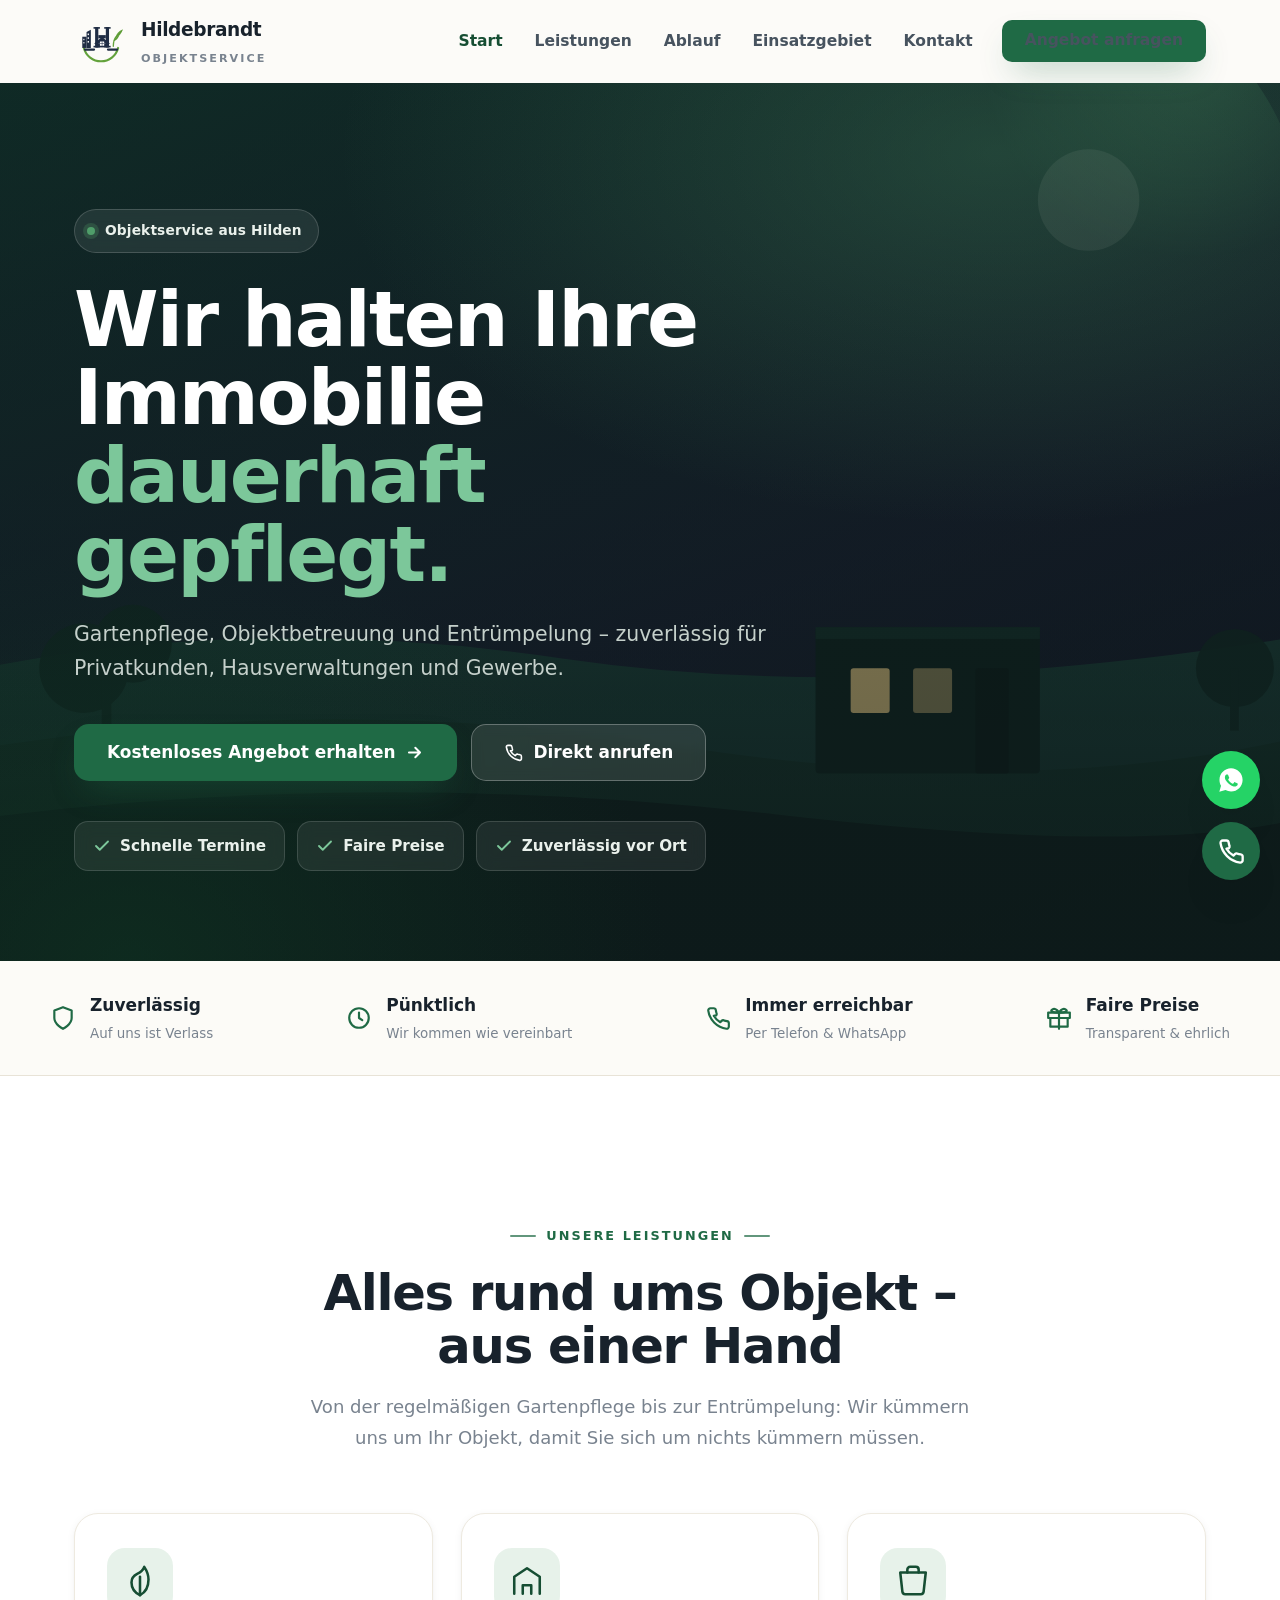
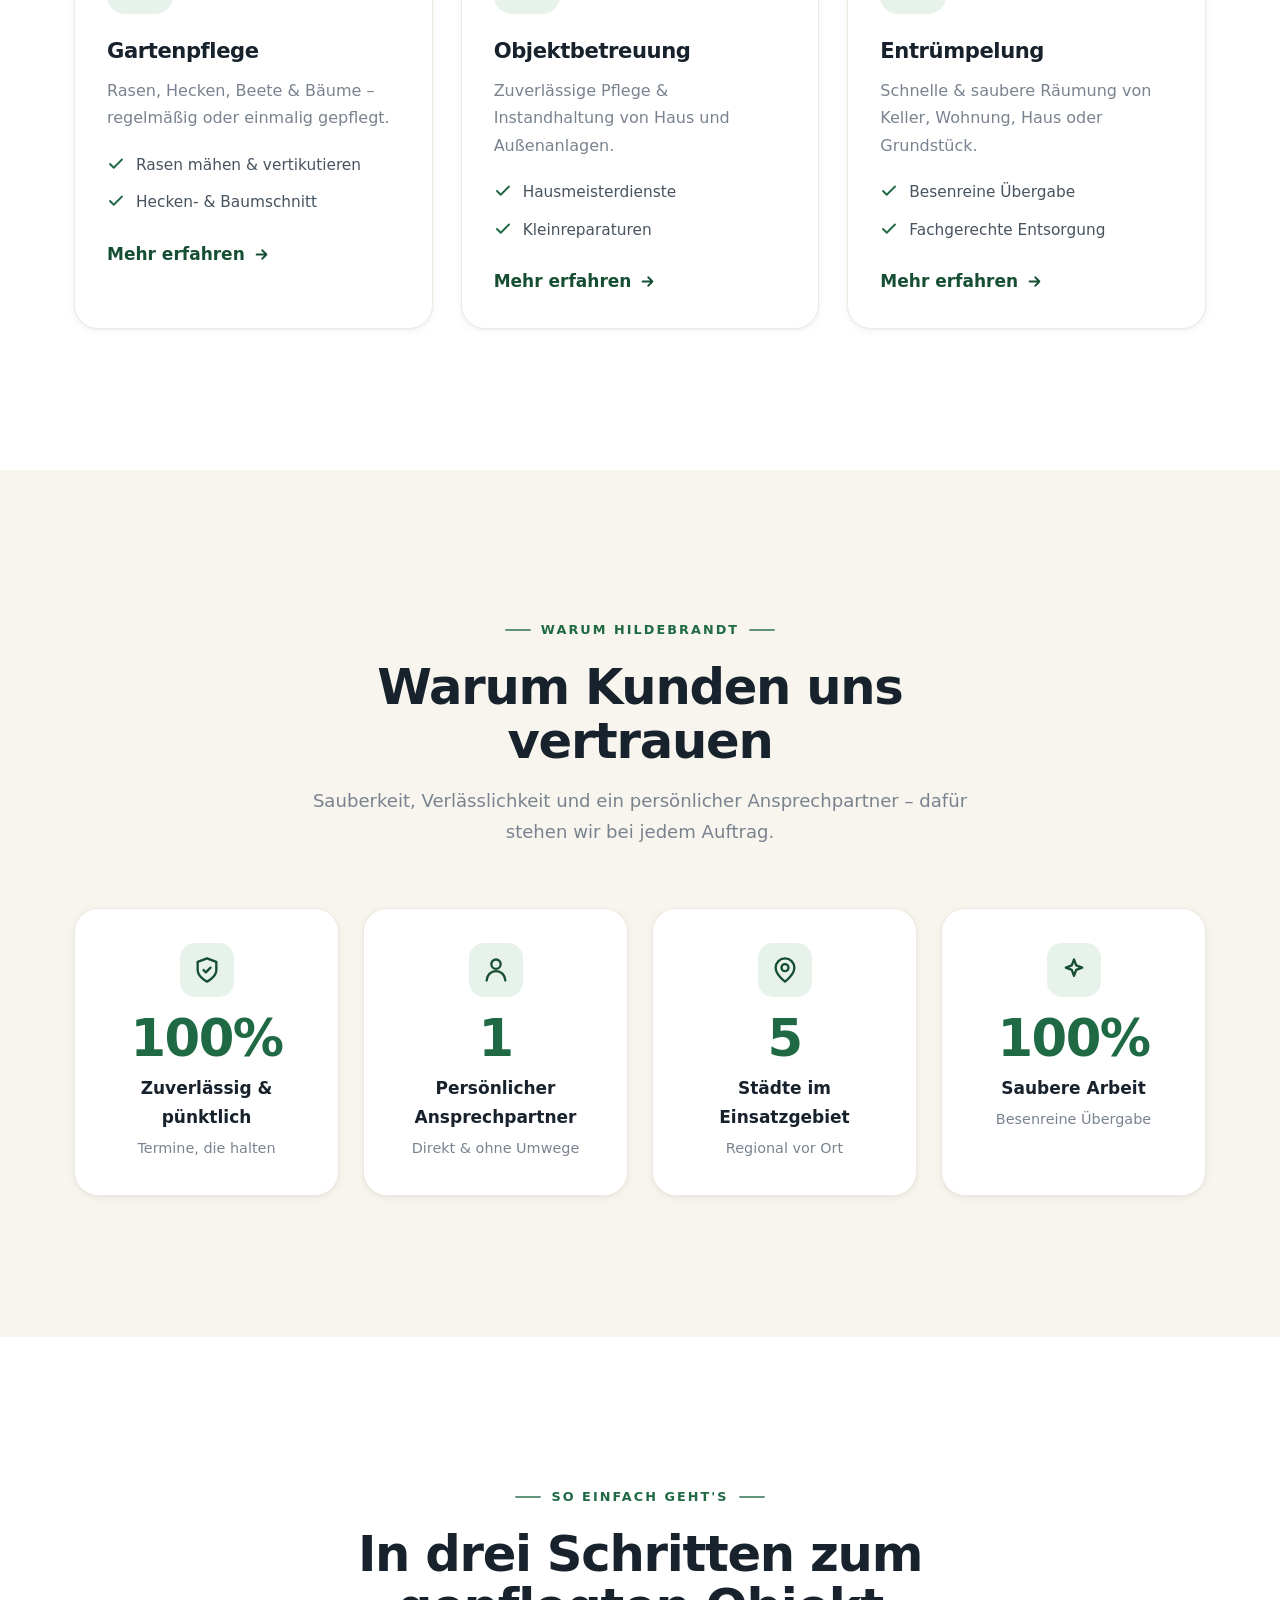
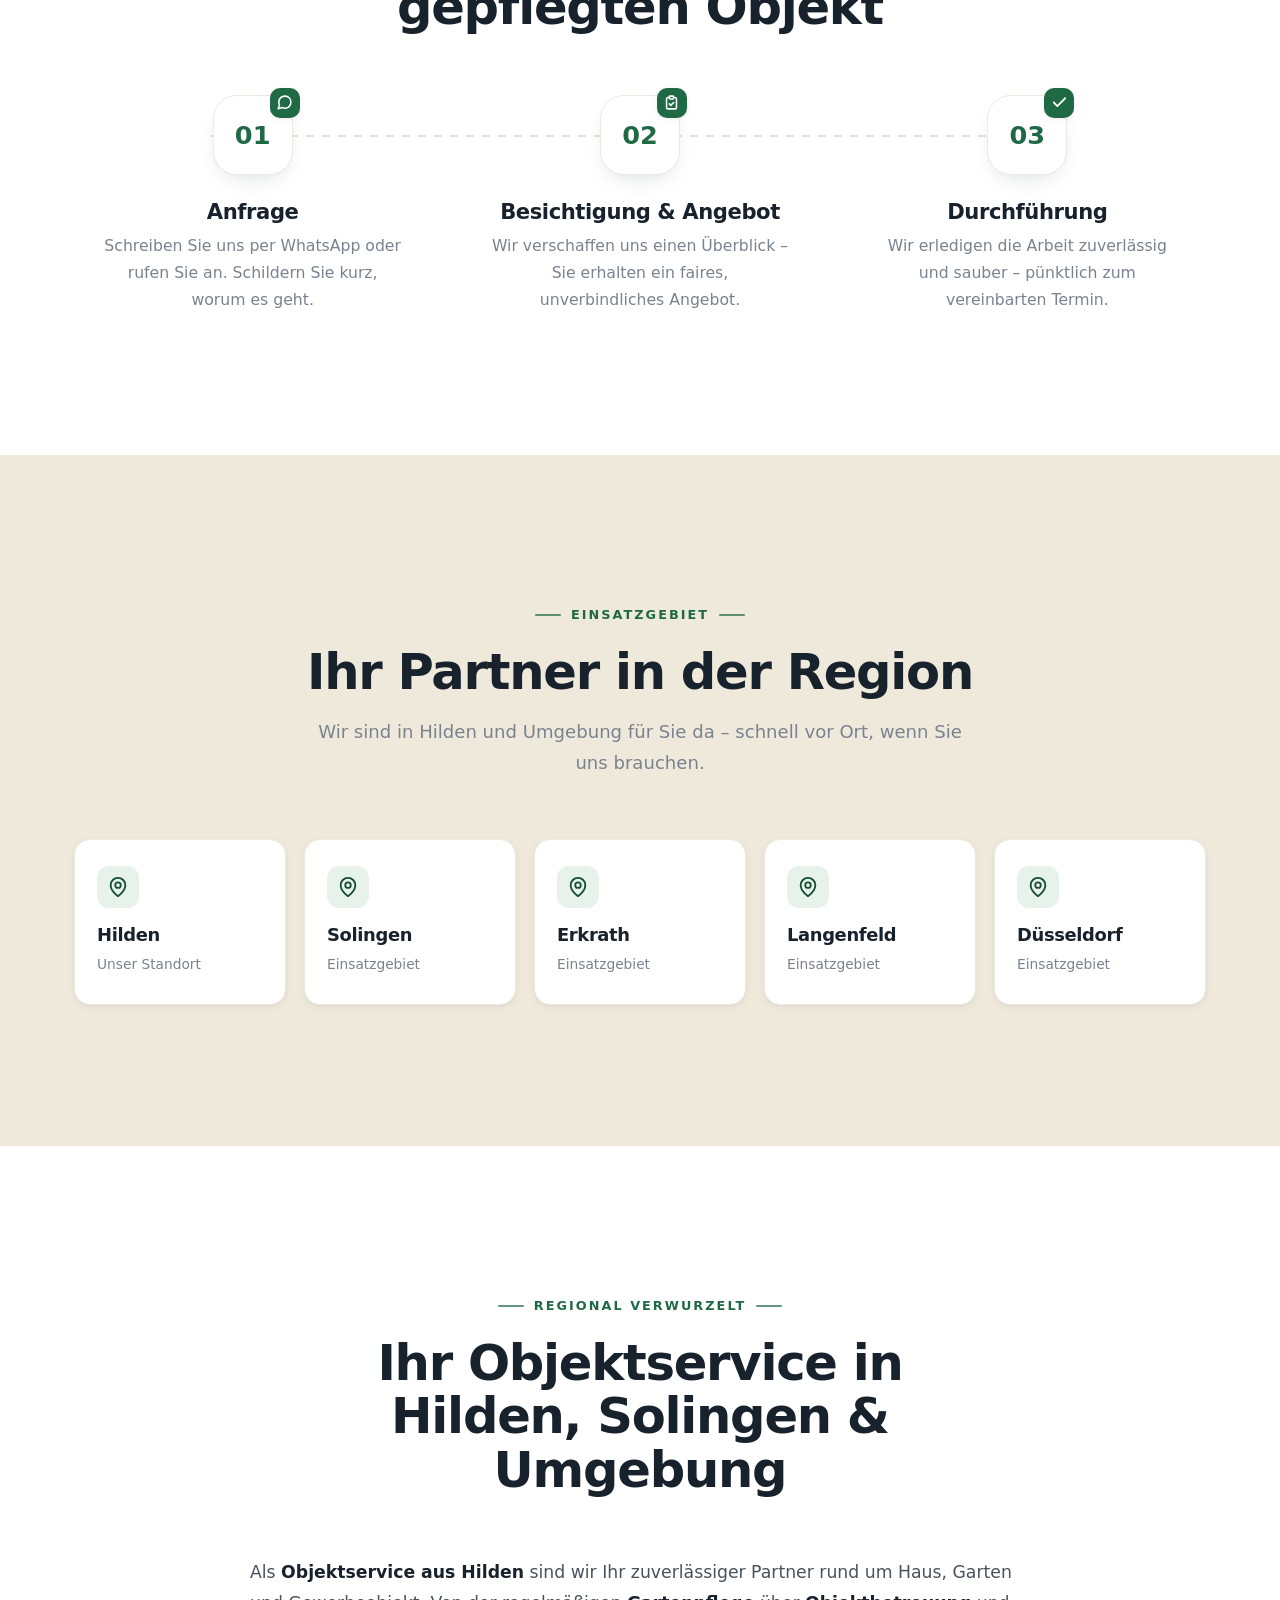
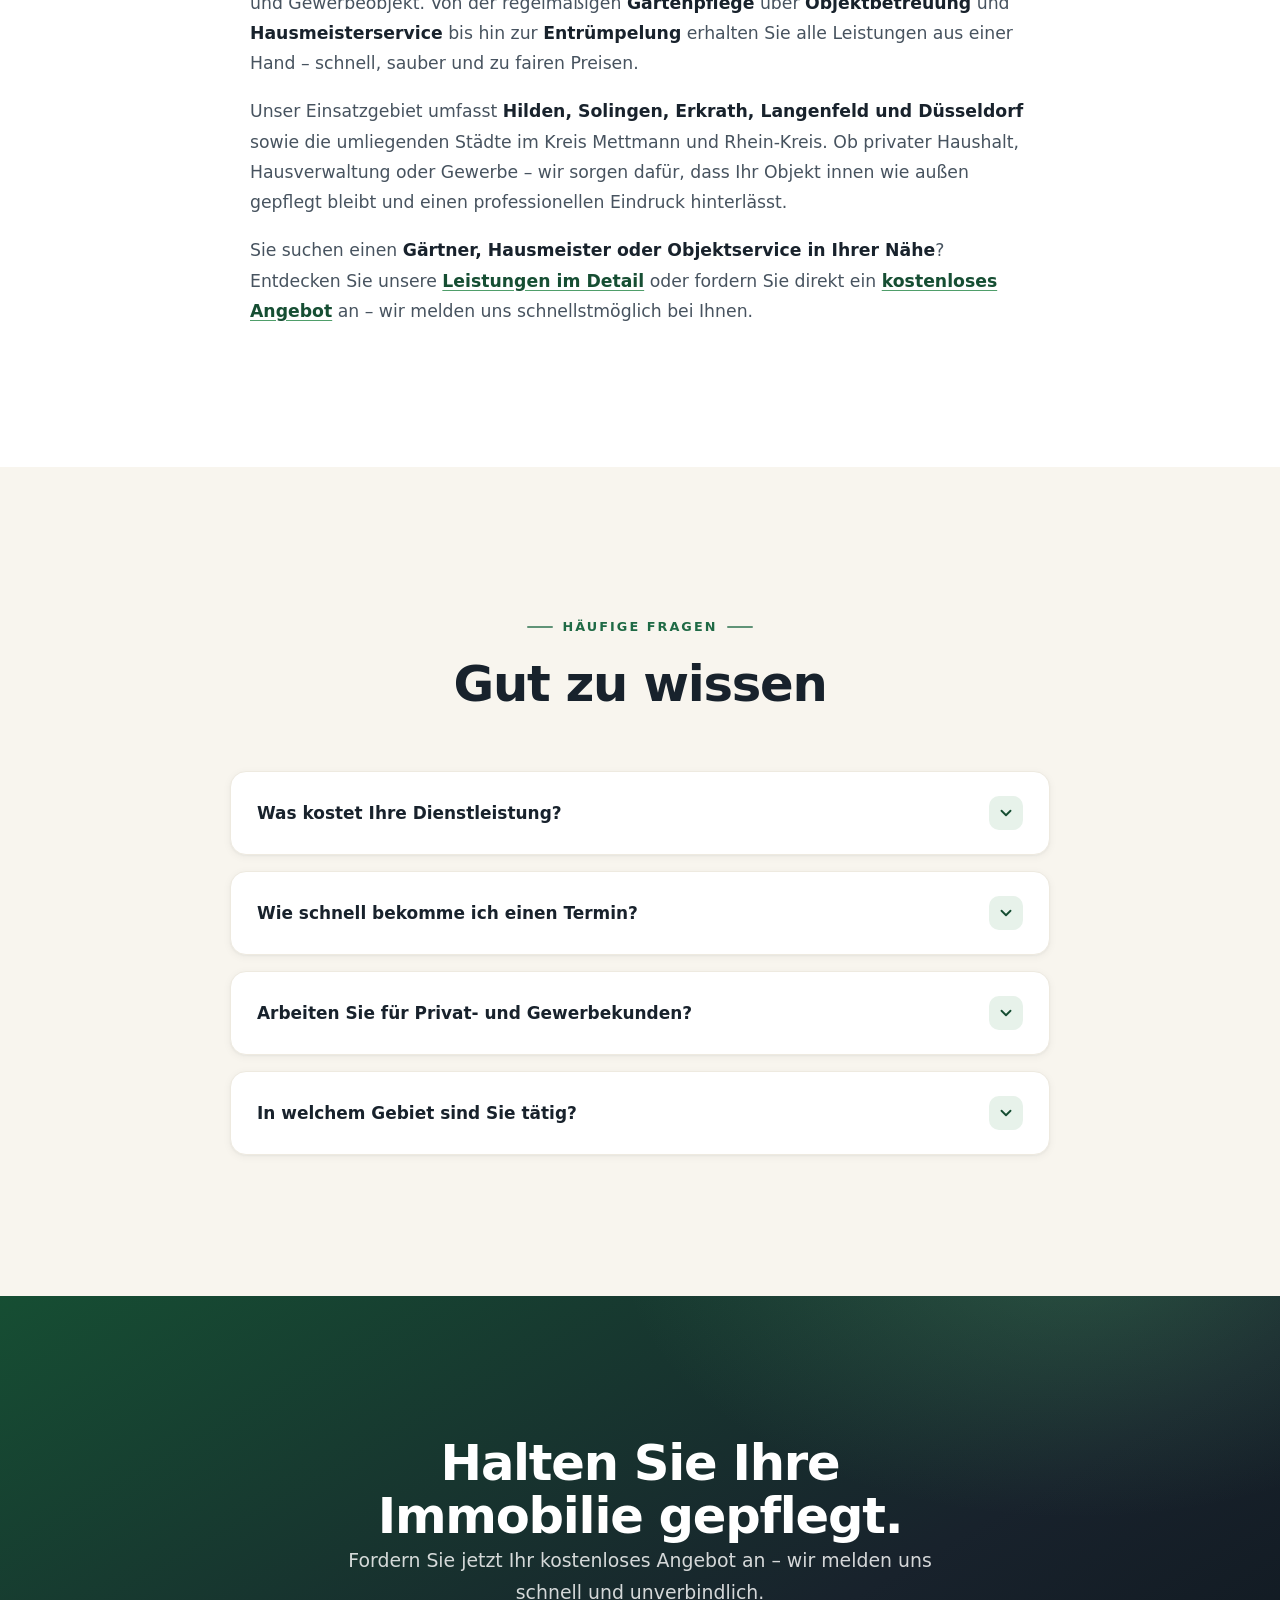
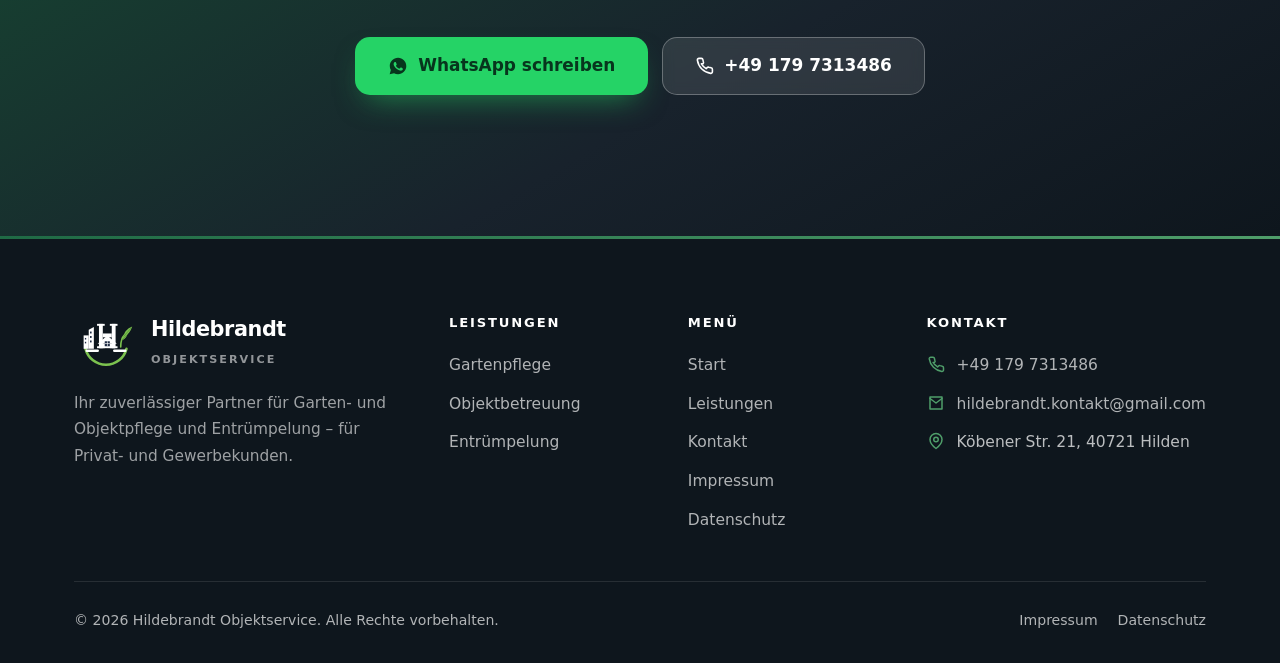
==== index.html @ 69b04de7 "Echte Domain objektservicehildebrandt.de eingetragen - Alle SEO-Angaben von Platzhalter auf die echt" ====
<!DOCTYPE html>
<html lang="de">
<head>
  <meta charset="UTF-8" />
  <meta name="viewport" content="width=device-width, initial-scale=1.0" />
  <title>Hildebrandt Objektservice Hilden | Gartenpflege, Hausmeisterservice &amp; Entrümpelung</title>
  <meta name="description" content="Professioneller Objektservice in Hilden und Umgebung. Gartenpflege, Hausmeisterservice und Entrümpelung – zuverlässig aus einer Hand. Jetzt kostenlos anfragen!" />
  <meta name="keywords" content="Objektservice Hilden, Gartenpflege Hilden, Hausmeisterservice Hilden, Entrümpelung Hilden, Objektbetreuung, Gartenpflege Solingen, Objektservice Düsseldorf" />
  <link rel="canonical" href="https://objektservicehildebrandt.de/" />
  <meta name="robots" content="index, follow, max-image-preview:large, max-snippet:-1" />
  <meta name="author" content="Hildebrandt Objektservice" />
  <meta name="theme-color" content="#18222c" />

  <!-- Open Graph / Social -->
  <meta property="og:type" content="website" />
  <meta property="og:site_name" content="Hildebrandt Objektservice" />
  <meta property="og:locale" content="de_DE" />
  <meta property="og:title" content="Objektservice &amp; Gartenpflege in Hilden | Hildebrandt Objektservice" />
  <meta property="og:description" content="Gartenpflege, Hausmeisterservice &amp; Entrümpelung in Hilden, Solingen, Erkrath, Langenfeld &amp; Düsseldorf. Jetzt kostenlos anfragen!" />
  <meta property="og:url" content="https://objektservicehildebrandt.de/" />
  <meta property="og:image" content="https://objektservicehildebrandt.de/assets/og-image.png" />
  <meta property="og:image:width" content="1200" />
  <meta property="og:image:height" content="630" />
  <meta name="twitter:card" content="summary_large_image" />
  <meta name="twitter:title" content="Objektservice &amp; Gartenpflege in Hilden | Hildebrandt Objektservice" />
  <meta name="twitter:description" content="Gartenpflege, Hausmeisterservice &amp; Entrümpelung in Hilden &amp; Umgebung. Jetzt anfragen!" />
  <meta name="twitter:image" content="https://objektservicehildebrandt.de/assets/og-image.png" />

  <!-- Lokales SEO (Geo) -->
  <meta name="geo.region" content="DE-NW" />
  <meta name="geo.placename" content="Hilden" />
  <meta name="geo.position" content="51.1687;6.9390" />
  <meta name="ICBM" content="51.1687, 6.9390" />

  <link rel="stylesheet" href="css/style.css" />
  <link rel="icon" href="/assets/favicon.svg" type="image/svg+xml" />
  <link rel="apple-touch-icon" href="/assets/apple-touch-icon.png" />
  <link rel="manifest" href="/site.webmanifest" />

  <!-- Strukturierte Daten: Lokales Unternehmen -->
  <script type="application/ld+json">
  {
    "@context": "https://schema.org",
    "@type": ["HomeAndConstructionBusiness", "GeneralContractor"],
    "@id": "https://objektservicehildebrandt.de/#business",
    "name": "Hildebrandt Objektservice",
    "alternateName": "Hildebrandt Objektservice Hilden",
    "description": "Objektservice für Privat- und Gewerbekunden: Gartenpflege, Objektbetreuung, Hausmeisterservice und Entrümpelung in Hilden, Solingen, Erkrath, Langenfeld und Düsseldorf.",
    "url": "https://objektservicehildebrandt.de/",
    "logo": "https://objektservicehildebrandt.de/assets/apple-touch-icon.png",
    "image": "https://objektservicehildebrandt.de/assets/og-image.png",
    "telephone": "+491797313486",
    "email": "hildebrandt.kontakt@gmail.com",
    "priceRange": "€€",
    "currenciesAccepted": "EUR",
    "paymentAccepted": "Barzahlung, Überweisung",
    "slogan": "Gepflegte Objekte – innen wie außen.",
    "founder": { "@type": "Person", "name": "Filip Hildebrandt" },
    "address": {
      "@type": "PostalAddress",
      "streetAddress": "Köbener Str. 21",
      "postalCode": "40721",
      "addressLocality": "Hilden",
      "addressRegion": "Nordrhein-Westfalen",
      "addressCountry": "DE"
    },
    "geo": { "@type": "GeoCoordinates", "latitude": 51.1687, "longitude": 6.9390 },
    "hasMap": "https://www.google.com/maps?q=K%C3%B6bener+Str.+21,+40721+Hilden",
    "areaServed": [
      { "@type": "City", "name": "Hilden" },
      { "@type": "City", "name": "Solingen" },
      { "@type": "City", "name": "Erkrath" },
      { "@type": "City", "name": "Langenfeld" },
      { "@type": "City", "name": "Düsseldorf" }
    ],
    "knowsAbout": ["Gartenpflege", "Objektbetreuung", "Hausmeisterservice", "Entrümpelung", "Gebäudeservice"],
    "makesOffer": [
      { "@type": "Offer", "itemOffered": { "@type": "Service", "name": "Gartenpflege", "description": "Rasen mähen, Hecken- und Baumschnitt, Beetpflege und Laubentfernung." } },
      { "@type": "Offer", "itemOffered": { "@type": "Service", "name": "Objektbetreuung & Hausmeisterservice", "description": "Regelmäßige Pflege, Instandhaltung und Kleinreparaturen für Haus und Außenanlagen." } },
      { "@type": "Offer", "itemOffered": { "@type": "Service", "name": "Entrümpelung", "description": "Keller-, Wohnungs- und Hausentrümpelung mit fachgerechter Entsorgung und besenreiner Übergabe." } }
    ]
  }
  </script>

  <!-- Strukturierte Daten: Häufige Fragen (FAQ) -->
  <script type="application/ld+json">
  {
    "@context": "https://schema.org",
    "@type": "FAQPage",
    "mainEntity": [
      {
        "@type": "Question",
        "name": "Was kostet Ihre Dienstleistung?",
        "acceptedAnswer": { "@type": "Answer", "text": "Jedes Objekt ist unterschiedlich. Deshalb erstellen wir Ihnen ein individuelles, faires und unverbindliches Angebot – ganz nach Ihrem Bedarf. Fragen Sie einfach kurz per WhatsApp oder Telefon an." }
      },
      {
        "@type": "Question",
        "name": "Wie schnell bekomme ich einen Termin?",
        "acceptedAnswer": { "@type": "Answer", "text": "Wir bemühen uns um schnellstmögliche Termine. Melden Sie sich bei uns – in der Regel finden wir kurzfristig eine Lösung." }
      },
      {
        "@type": "Question",
        "name": "Arbeiten Sie für Privat- und Gewerbekunden?",
        "acceptedAnswer": { "@type": "Answer", "text": "Ja. Ob Privathaushalt, Hausverwaltung oder Gewerbe – wir betreuen Objekte jeder Größe zuverlässig und professionell." }
      },
      {
        "@type": "Question",
        "name": "In welchem Gebiet sind Sie tätig?",
        "acceptedAnswer": { "@type": "Answer", "text": "Wir sind in Hilden, Solingen, Erkrath, Langenfeld und Düsseldorf sowie der näheren Umgebung für Sie im Einsatz." }
      }
    ]
  }
  </script>
</head>
<body>

  <!-- ============ HEADER ============ -->
  <header class="site-header">
    <div class="container nav">
      <a href="index.html" class="brand" aria-label="Hildebrandt Objektservice Startseite">
        <span class="brand__logo" aria-hidden="true"></span>
        <span class="brand__name">Hildebrandt<small>Objektservice</small></span>
      </a>

      <nav class="nav__links" aria-label="Hauptnavigation">
        <a href="index.html" class="active">Start</a>
        <a href="leistungen.html">Leistungen</a>
        <a href="index.html#ablauf">Ablauf</a>
        <a href="index.html#regionen">Einsatzgebiet</a>
        <a href="kontakt.html">Kontakt</a>
        <a href="kontakt.html" class="btn btn--primary nav__cta">Angebot anfragen</a>
      </nav>

      <button class="nav__toggle" aria-label="Menü öffnen" aria-expanded="false">
        <svg viewBox="0 0 24 24" fill="none" stroke="currentColor" stroke-width="2" stroke-linecap="round"><line x1="3" y1="7" x2="21" y2="7"/><line x1="3" y1="12" x2="21" y2="12"/><line x1="3" y1="17" x2="21" y2="17"/></svg>
      </button>
    </div>
  </header>

  <!-- ============ HERO ============ -->
  <section class="hero">
    <div class="hero__bg" aria-hidden="true">
      <svg viewBox="0 0 1440 900" preserveAspectRatio="xMidYMid slice" role="img" aria-label="Gepflegte Immobilie in ruhiger Landschaft">
        <defs>
          <radialGradient id="hglow" cx="78%" cy="14%" r="42%">
            <stop offset="0" stop-color="#4f9e6a" stop-opacity=".45"/>
            <stop offset="1" stop-color="#4f9e6a" stop-opacity="0"/>
          </radialGradient>
          <linearGradient id="hhill1" x1="0" y1="0" x2="0" y2="1"><stop offset="0" stop-color="#1b4a37"/><stop offset="1" stop-color="#123425"/></linearGradient>
          <linearGradient id="hhill2" x1="0" y1="0" x2="0" y2="1"><stop offset="0" stop-color="#143726"/><stop offset="1" stop-color="#0e2a1c"/></linearGradient>
        </defs>
        <circle cx="1140" cy="150" r="260" fill="url(#hglow)"/>
        <circle cx="1180" cy="120" r="52" fill="#f4f1e6" opacity=".14"/>
        <!-- ferne Hügel -->
        <path d="M0 610 Q300 540 640 590 T1440 560 V900 H0Z" fill="url(#hhill1)" opacity=".85"/>
        <!-- Baumreihe -->
        <g fill="#0f2c1e" opacity=".9">
          <circle cx="150" cy="600" r="46"/><circle cx="200" cy="575" r="40"/><rect x="168" y="600" width="10" height="70"/>
          <circle cx="1330" cy="600" r="40"/><rect x="1325" y="600" width="9" height="64"/>
        </g>
        <!-- mittlere Hügel -->
        <path d="M0 690 Q380 620 760 680 T1440 660 V900 H0Z" fill="url(#hhill2)"/>
        <!-- moderne Immobilie -->
        <g>
          <rect x="900" y="558" width="230" height="150" rx="4" fill="#0c2418"/>
          <rect x="900" y="558" width="230" height="12" fill="#123425"/>
          <rect x="936" y="600" width="40" height="46" rx="3" fill="#ffdf8a" opacity=".9"/>
          <rect x="1000" y="600" width="40" height="46" rx="3" fill="#ffdf8a" opacity=".55"/>
          <rect x="1064" y="600" width="34" height="108" rx="2" fill="#0a1d13"/>
        </g>
        <!-- vordere Wiese -->
        <path d="M0 760 Q420 700 860 750 T1440 740 V900 H0Z" fill="#0c2016"/>
      </svg>
    </div>
    <div class="hero__overlay" aria-hidden="true"></div>

    <div class="container">
      <div class="hero__inner reveal">
        <span class="badge"><span class="dot"></span> Objektservice aus Hilden</span>
        <h1>Wir halten Ihre Immobilie <span class="hl">dauerhaft gepflegt.</span></h1>
        <p class="hero__lead">Gartenpflege, Objektbetreuung und Entrümpelung – zuverlässig für Privatkunden, Hausverwaltungen und Gewerbe.</p>
        <div class="btn-row hero__cta">
          <a class="btn btn--primary btn--lg" href="kontakt.html">
            Kostenloses Angebot erhalten
            <svg viewBox="0 0 24 24" fill="none" stroke="currentColor" stroke-width="2.5" stroke-linecap="round" stroke-linejoin="round"><path d="M5 12h14M13 6l6 6-6 6"/></svg>
          </a>
          <a class="btn btn--light btn--lg" data-tel href="#">
            <svg viewBox="0 0 24 24" fill="none" stroke="currentColor" stroke-width="2" stroke-linecap="round" stroke-linejoin="round"><path d="M22 16.92v3a2 2 0 0 1-2.18 2A19.79 19.79 0 0 1 3 5.18 2 2 0 0 1 5 3h3a2 2 0 0 1 2 1.72c.13.96.35 1.9.66 2.81a2 2 0 0 1-.45 2.11L8.09 9.91a16 16 0 0 0 6 6l1.27-1.27a2 2 0 0 1 2.11-.45c.9.31 1.85.53 2.81.66A2 2 0 0 1 22 16.92Z"/></svg>
            Direkt anrufen
          </a>
        </div>
        <ul class="hero__chips">
          <li><svg viewBox="0 0 24 24" fill="none" stroke="currentColor" stroke-width="2.5" stroke-linecap="round" stroke-linejoin="round"><polyline points="20 6 9 17 4 12"/></svg> Schnelle Termine</li>
          <li><svg viewBox="0 0 24 24" fill="none" stroke="currentColor" stroke-width="2.5" stroke-linecap="round" stroke-linejoin="round"><polyline points="20 6 9 17 4 12"/></svg> Faire Preise</li>
          <li><svg viewBox="0 0 24 24" fill="none" stroke="currentColor" stroke-width="2.5" stroke-linecap="round" stroke-linejoin="round"><polyline points="20 6 9 17 4 12"/></svg> Zuverlässig vor Ort</li>
        </ul>
      </div>
    </div>
  </section>

  <!-- ============ TRUST BAR ============ -->
  <section class="trustbar">
    <div class="container trustbar__row">
      <div class="trustbar__item">
        <svg viewBox="0 0 24 24" fill="none" stroke="currentColor" stroke-width="2" stroke-linecap="round" stroke-linejoin="round"><path d="M12 22s8-4 8-10V5l-8-3-8 3v7c0 6 8 10 8 10Z"/></svg>
        <span>Zuverlässig<small>Auf uns ist Verlass</small></span>
      </div>
      <div class="trustbar__item">
        <svg viewBox="0 0 24 24" fill="none" stroke="currentColor" stroke-width="2" stroke-linecap="round" stroke-linejoin="round"><circle cx="12" cy="12" r="9"/><polyline points="12 7 12 12 15 14"/></svg>
        <span>Pünktlich<small>Wir kommen wie vereinbart</small></span>
      </div>
      <div class="trustbar__item">
        <svg viewBox="0 0 24 24" fill="none" stroke="currentColor" stroke-width="2" stroke-linecap="round" stroke-linejoin="round"><path d="M22 16.92v3a2 2 0 0 1-2.18 2A19.79 19.79 0 0 1 3 5.18 2 2 0 0 1 5 3h3a2 2 0 0 1 2 1.72c.13.96.35 1.9.66 2.81a2 2 0 0 1-.45 2.11L8.09 9.91a16 16 0 0 0 6 6l1.27-1.27a2 2 0 0 1 2.11-.45c.9.31 1.85.53 2.81.66A2 2 0 0 1 22 16.92Z"/></svg>
        <span>Immer erreichbar<small>Per Telefon &amp; WhatsApp</small></span>
      </div>
      <div class="trustbar__item">
        <svg viewBox="0 0 24 24" fill="none" stroke="currentColor" stroke-width="2" stroke-linecap="round" stroke-linejoin="round"><path d="M20 12v8H4v-8"/><path d="M2 7h20v5H2z"/><path d="M12 22V7"/><path d="M12 7S9 2 6 4s0 3 6 3Zm0 0s3-5 6-3-0 3-6 3Z"/></svg>
        <span>Faire Preise<small>Transparent &amp; ehrlich</small></span>
      </div>
    </div>
  </section>

  <!-- ============ LEISTUNGEN ============ -->
  <section class="section" id="leistungen">
    <div class="container">
      <div class="section-head center reveal">
        <span class="eyebrow">Unsere Leistungen</span>
        <h2>Alles rund ums Objekt – aus einer Hand</h2>
        <p class="narrow">Von der regelmäßigen Gartenpflege bis zur Entrümpelung: Wir kümmern uns um Ihr Objekt, damit Sie sich um nichts kümmern müssen.</p>
      </div>

      <div class="grid grid--3">
        <article class="card card--feature reveal">
          <div class="card__icon"><svg viewBox="0 0 24 24" fill="none" stroke="currentColor" stroke-width="1.8" stroke-linecap="round" stroke-linejoin="round"><path d="M12 22c4-2 6-6 6-11 0-3-1-6-3-9-1 3-3 4-5 5s-4 3-4 6c0 4 2 7 6 9Z"/><path d="M12 22V9"/></svg></div>
          <h3>Gartenpflege</h3>
          <p>Rasen, Hecken, Beete &amp; Bäume – regelmäßig oder einmalig gepflegt.</p>
          <ul class="card__list">
            <li><svg viewBox="0 0 24 24" fill="none" stroke="currentColor" stroke-width="2.5" stroke-linecap="round" stroke-linejoin="round"><polyline points="20 6 9 17 4 12"/></svg> Rasen mähen &amp; vertikutieren</li>
            <li><svg viewBox="0 0 24 24" fill="none" stroke="currentColor" stroke-width="2.5" stroke-linecap="round" stroke-linejoin="round"><polyline points="20 6 9 17 4 12"/></svg> Hecken- &amp; Baumschnitt</li>
          </ul>
          <a href="leistungen.html#gartenpflege" class="card__link">Mehr erfahren <svg viewBox="0 0 24 24" fill="none" stroke="currentColor" stroke-width="2.5" stroke-linecap="round" stroke-linejoin="round"><path d="M5 12h14M13 6l6 6-6 6"/></svg></a>
        </article>

        <article class="card card--feature reveal">
          <div class="card__icon"><svg viewBox="0 0 24 24" fill="none" stroke="currentColor" stroke-width="1.8" stroke-linecap="round" stroke-linejoin="round"><path d="M3 21V9l9-6 9 6v12"/><path d="M9 21v-6h6v6"/></svg></div>
          <h3>Objektbetreuung</h3>
          <p>Zuverlässige Pflege &amp; Instandhaltung von Haus und Außenanlagen.</p>
          <ul class="card__list">
            <li><svg viewBox="0 0 24 24" fill="none" stroke="currentColor" stroke-width="2.5" stroke-linecap="round" stroke-linejoin="round"><polyline points="20 6 9 17 4 12"/></svg> Hausmeisterdienste</li>
            <li><svg viewBox="0 0 24 24" fill="none" stroke="currentColor" stroke-width="2.5" stroke-linecap="round" stroke-linejoin="round"><polyline points="20 6 9 17 4 12"/></svg> Kleinreparaturen</li>
          </ul>
          <a href="leistungen.html#objektbetreuung" class="card__link">Mehr erfahren <svg viewBox="0 0 24 24" fill="none" stroke="currentColor" stroke-width="2.5" stroke-linecap="round" stroke-linejoin="round"><path d="M5 12h14M13 6l6 6-6 6"/></svg></a>
        </article>

        <article class="card card--feature reveal">
          <div class="card__icon"><svg viewBox="0 0 24 24" fill="none" stroke="currentColor" stroke-width="1.8" stroke-linecap="round" stroke-linejoin="round"><path d="M3 6h18l-1.5 13.5a2 2 0 0 1-2 1.8H6.5a2 2 0 0 1-2-1.8L3 6Z"/><path d="M8 6V4a2 2 0 0 1 2-2h4a2 2 0 0 1 2 2v2"/></svg></div>
          <h3>Entrümpelung</h3>
          <p>Schnelle &amp; saubere Räumung von Keller, Wohnung, Haus oder Grundstück.</p>
          <ul class="card__list">
            <li><svg viewBox="0 0 24 24" fill="none" stroke="currentColor" stroke-width="2.5" stroke-linecap="round" stroke-linejoin="round"><polyline points="20 6 9 17 4 12"/></svg> Besenreine Übergabe</li>
            <li><svg viewBox="0 0 24 24" fill="none" stroke="currentColor" stroke-width="2.5" stroke-linecap="round" stroke-linejoin="round"><polyline points="20 6 9 17 4 12"/></svg> Fachgerechte Entsorgung</li>
          </ul>
          <a href="leistungen.html#entruempelung" class="card__link">Mehr erfahren <svg viewBox="0 0 24 24" fill="none" stroke="currentColor" stroke-width="2.5" stroke-linecap="round" stroke-linejoin="round"><path d="M5 12h14M13 6l6 6-6 6"/></svg></a>
        </article>

      </div>
    </div>
  </section>

  <!-- ============ WARUM / STATS ============ -->
  <section class="section section--alt">
    <div class="container">
      <div class="section-head center reveal">
        <span class="eyebrow">Warum Hildebrandt</span>
        <h2>Warum Kunden uns vertrauen</h2>
        <p class="narrow">Sauberkeit, Verlässlichkeit und ein persönlicher Ansprechpartner – dafür stehen wir bei jedem Auftrag.</p>
      </div>
      <div class="stats">
        <div class="stat reveal" data-delay="0">
          <div class="stat__ico"><svg viewBox="0 0 24 24" fill="none" stroke="currentColor" stroke-width="2" stroke-linecap="round" stroke-linejoin="round"><path d="M12 22s8-4 8-10V5l-8-3-8 3v7c0 6 8 10 8 10Z"/><path d="m9 12 2 2 4-4"/></svg></div>
          <div class="stat__num" data-count="100" data-suffix="%">100%</div>
          <div class="stat__label">Zuverlässig &amp; pünktlich</div>
          <div class="stat__sub">Termine, die halten</div>
        </div>
        <div class="stat reveal" data-delay="1">
          <div class="stat__ico"><svg viewBox="0 0 24 24" fill="none" stroke="currentColor" stroke-width="2" stroke-linecap="round" stroke-linejoin="round"><path d="M20 21a8 8 0 0 0-16 0"/><circle cx="12" cy="7" r="4"/></svg></div>
          <div class="stat__num" data-count="1">1</div>
          <div class="stat__label">Persönlicher Ansprechpartner</div>
          <div class="stat__sub">Direkt &amp; ohne Umwege</div>
        </div>
        <div class="stat reveal" data-delay="2">
          <div class="stat__ico"><svg viewBox="0 0 24 24" fill="none" stroke="currentColor" stroke-width="2" stroke-linecap="round" stroke-linejoin="round"><path d="M20 10c0 6-8 12-8 12s-8-6-8-12a8 8 0 0 1 16 0Z"/><circle cx="12" cy="10" r="3"/></svg></div>
          <div class="stat__num" data-count="5">5</div>
          <div class="stat__label">Städte im Einsatzgebiet</div>
          <div class="stat__sub">Regional vor Ort</div>
        </div>
        <div class="stat reveal" data-delay="3">
          <div class="stat__ico"><svg viewBox="0 0 24 24" fill="none" stroke="currentColor" stroke-width="2" stroke-linecap="round" stroke-linejoin="round"><path d="M12 3l1.9 5.1L19 10l-5.1 1.9L12 17l-1.9-5.1L5 10l5.1-1.9L12 3Z"/></svg></div>
          <div class="stat__num" data-count="100" data-suffix="%">100%</div>
          <div class="stat__label">Saubere Arbeit</div>
          <div class="stat__sub">Besenreine Übergabe</div>
        </div>
      </div>
    </div>
  </section>

  <!-- ============ ABLAUF ============ -->
  <section class="section" id="ablauf">
    <div class="container">
      <div class="section-head center reveal">
        <span class="eyebrow">So einfach geht's</span>
        <h2>In drei Schritten zum gepflegten Objekt</h2>
      </div>
      <div class="timeline">
        <div class="tstep reveal" data-delay="0">
          <div class="tstep__num">01<span class="tstep__badge"><svg viewBox="0 0 24 24" fill="none" stroke="currentColor" stroke-width="2.2" stroke-linecap="round" stroke-linejoin="round"><path d="M21 11.5a8.38 8.38 0 0 1-.9 3.8 8.5 8.5 0 0 1-7.6 4.7 8.38 8.38 0 0 1-3.8-.9L3 21l1.9-5.7a8.38 8.38 0 0 1-.9-3.8 8.5 8.5 0 0 1 4.7-7.6 8.38 8.38 0 0 1 3.8-.9h.5a8.48 8.48 0 0 1 8 8v.5Z"/></svg></span></div>
          <h3>Anfrage</h3>
          <p>Schreiben Sie uns per WhatsApp oder rufen Sie an. Schildern Sie kurz, worum es geht.</p>
        </div>
        <div class="tstep reveal" data-delay="1">
          <div class="tstep__num">02<span class="tstep__badge"><svg viewBox="0 0 24 24" fill="none" stroke="currentColor" stroke-width="2.2" stroke-linecap="round" stroke-linejoin="round"><path d="M9 5H7a2 2 0 0 0-2 2v12a2 2 0 0 0 2 2h10a2 2 0 0 0 2-2V7a2 2 0 0 0-2-2h-2"/><rect x="9" y="3" width="6" height="4" rx="1"/><path d="m9 14 2 2 4-4"/></svg></span></div>
          <h3>Besichtigung &amp; Angebot</h3>
          <p>Wir verschaffen uns einen Überblick – Sie erhalten ein faires, unverbindliches Angebot.</p>
        </div>
        <div class="tstep reveal" data-delay="2">
          <div class="tstep__num">03<span class="tstep__badge"><svg viewBox="0 0 24 24" fill="none" stroke="currentColor" stroke-width="2.5" stroke-linecap="round" stroke-linejoin="round"><polyline points="20 6 9 17 4 12"/></svg></span></div>
          <h3>Durchführung</h3>
          <p>Wir erledigen die Arbeit zuverlässig und sauber – pünktlich zum vereinbarten Termin.</p>
        </div>
      </div>
    </div>
  </section>

  <!-- ============ REGIONEN ============ -->
  <section class="section section--sand" id="regionen">
    <div class="container">
      <div class="section-head center reveal">
        <span class="eyebrow">Einsatzgebiet</span>
        <h2>Ihr Partner in der Region</h2>
        <p class="narrow">Wir sind in Hilden und Umgebung für Sie da – schnell vor Ort, wenn Sie uns brauchen.</p>
      </div>
      <div class="region-grid reveal">
        <div class="region-card"><div class="region-card__pin"><svg viewBox="0 0 24 24" fill="none" stroke="currentColor" stroke-width="2" stroke-linecap="round" stroke-linejoin="round"><path d="M20 10c0 6-8 12-8 12s-8-6-8-12a8 8 0 0 1 16 0Z"/><circle cx="12" cy="10" r="3"/></svg></div><h3>Hilden</h3><span>Unser Standort</span></div>
        <div class="region-card"><div class="region-card__pin"><svg viewBox="0 0 24 24" fill="none" stroke="currentColor" stroke-width="2" stroke-linecap="round" stroke-linejoin="round"><path d="M20 10c0 6-8 12-8 12s-8-6-8-12a8 8 0 0 1 16 0Z"/><circle cx="12" cy="10" r="3"/></svg></div><h3>Solingen</h3><span>Einsatzgebiet</span></div>
        <div class="region-card"><div class="region-card__pin"><svg viewBox="0 0 24 24" fill="none" stroke="currentColor" stroke-width="2" stroke-linecap="round" stroke-linejoin="round"><path d="M20 10c0 6-8 12-8 12s-8-6-8-12a8 8 0 0 1 16 0Z"/><circle cx="12" cy="10" r="3"/></svg></div><h3>Erkrath</h3><span>Einsatzgebiet</span></div>
        <div class="region-card"><div class="region-card__pin"><svg viewBox="0 0 24 24" fill="none" stroke="currentColor" stroke-width="2" stroke-linecap="round" stroke-linejoin="round"><path d="M20 10c0 6-8 12-8 12s-8-6-8-12a8 8 0 0 1 16 0Z"/><circle cx="12" cy="10" r="3"/></svg></div><h3>Langenfeld</h3><span>Einsatzgebiet</span></div>
        <div class="region-card"><div class="region-card__pin"><svg viewBox="0 0 24 24" fill="none" stroke="currentColor" stroke-width="2" stroke-linecap="round" stroke-linejoin="round"><path d="M20 10c0 6-8 12-8 12s-8-6-8-12a8 8 0 0 1 16 0Z"/><circle cx="12" cy="10" r="3"/></svg></div><h3>Düsseldorf</h3><span>Einsatzgebiet</span></div>
      </div>
    </div>
  </section>

  <!-- ============ LOKALER SEO-TEXT ============ -->
  <section class="section" id="region-info">
    <div class="container">
      <div class="section-head center reveal">
        <span class="eyebrow">Regional verwurzelt</span>
        <h2>Ihr Objektservice in Hilden, Solingen &amp; Umgebung</h2>
      </div>
      <div class="prose reveal">
        <p>Als <strong>Objektservice aus Hilden</strong> sind wir Ihr zuverlässiger Partner rund um Haus, Garten und Gewerbeobjekt. Von der regelmäßigen <strong>Gartenpflege</strong> über <strong>Objektbetreuung</strong> und <strong>Hausmeisterservice</strong> bis hin zur <strong>Entrümpelung</strong> erhalten Sie alle Leistungen aus einer Hand – schnell, sauber und zu fairen Preisen.</p>
        <p>Unser Einsatzgebiet umfasst <strong>Hilden, Solingen, Erkrath, Langenfeld und Düsseldorf</strong> sowie die umliegenden Städte im Kreis Mettmann und Rhein-Kreis. Ob privater Haushalt, Hausverwaltung oder Gewerbe – wir sorgen dafür, dass Ihr Objekt innen wie außen gepflegt bleibt und einen professionellen Eindruck hinterlässt.</p>
        <p>Sie suchen einen <strong>Gärtner, Hausmeister oder Objektservice in Ihrer Nähe</strong>? Entdecken Sie unsere <a href="leistungen.html">Leistungen im Detail</a> oder fordern Sie direkt ein <a href="kontakt.html">kostenloses Angebot</a> an – wir melden uns schnellstmöglich bei Ihnen.</p>
      </div>
    </div>
  </section>

  <!-- ============ FAQ ============ -->
  <section class="section section--alt" id="faq">
    <div class="container">
      <div class="section-head center reveal">
        <span class="eyebrow">Häufige Fragen</span>
        <h2>Gut zu wissen</h2>
      </div>
      <div class="faq reveal">
        <details>
          <summary>Was kostet Ihre Dienstleistung? <span class="chev"><svg viewBox="0 0 24 24" fill="none" stroke="currentColor" stroke-width="2.5" stroke-linecap="round" stroke-linejoin="round"><polyline points="6 9 12 15 18 9"/></svg></span></summary>
          <div class="faq__a"><p>Jedes Objekt ist unterschiedlich. Deshalb erstellen wir Ihnen ein individuelles, faires und unverbindliches Angebot – ganz nach Ihrem Bedarf. Fragen Sie einfach kurz per WhatsApp oder Telefon an.</p></div>
        </details>
        <details>
          <summary>Wie schnell bekomme ich einen Termin? <span class="chev"><svg viewBox="0 0 24 24" fill="none" stroke="currentColor" stroke-width="2.5" stroke-linecap="round" stroke-linejoin="round"><polyline points="6 9 12 15 18 9"/></svg></span></summary>
          <div class="faq__a"><p>Wir bemühen uns um schnellstmögliche Termine. Melden Sie sich bei uns – in der Regel finden wir kurzfristig eine Lösung.</p></div>
        </details>
        <details>
          <summary>Arbeiten Sie für Privat- und Gewerbekunden? <span class="chev"><svg viewBox="0 0 24 24" fill="none" stroke="currentColor" stroke-width="2.5" stroke-linecap="round" stroke-linejoin="round"><polyline points="6 9 12 15 18 9"/></svg></span></summary>
          <div class="faq__a"><p>Ja. Ob Privathaushalt, Hausverwaltung oder Gewerbe – wir betreuen Objekte jeder Größe zuverlässig und professionell.</p></div>
        </details>
        <details>
          <summary>In welchem Gebiet sind Sie tätig? <span class="chev"><svg viewBox="0 0 24 24" fill="none" stroke="currentColor" stroke-width="2.5" stroke-linecap="round" stroke-linejoin="round"><polyline points="6 9 12 15 18 9"/></svg></span></summary>
          <div class="faq__a"><p>Wir sind in Hilden, Solingen, Erkrath, Langenfeld und Düsseldorf sowie der näheren Umgebung für Sie im Einsatz.</p></div>
        </details>
      </div>
    </div>
  </section>

  <!-- ============ CTA BAND ============ -->
  <section class="section cta-band">
    <div class="container center narrow reveal">
      <h2>Halten Sie Ihre Immobilie gepflegt.</h2>
      <p>Fordern Sie jetzt Ihr kostenloses Angebot an – wir melden uns schnell und unverbindlich.</p>
      <div class="btn-row" style="justify-content:center; margin-top:28px;">
        <a class="btn btn--wa btn--lg" data-wa href="#" target="_blank" rel="noopener">
          <svg viewBox="0 0 24 24" fill="currentColor"><path d="M12.04 2C6.58 2 2.13 6.45 2.13 11.91c0 1.75.46 3.45 1.32 4.95L2 22l5.25-1.38a9.9 9.9 0 0 0 4.79 1.22h.01c5.46 0 9.9-4.45 9.9-9.91C21.95 6.45 17.5 2 12.04 2Zm5.8 14.15c-.24.68-1.42 1.32-1.95 1.37-.5.05-.98.24-3.3-.69-2.79-1.1-4.56-3.95-4.7-4.13-.14-.19-1.12-1.49-1.12-2.84 0-1.35.71-2.02.96-2.29.24-.27.53-.34.71-.34.18 0 .36 0 .51.01.16.01.39-.06.6.46.24.58.82 2 .89 2.14.07.14.12.31.02.5-.09.19-.14.31-.28.48-.14.17-.29.37-.42.5-.14.14-.28.28-.12.55.16.27.71 1.17 1.53 1.9 1.05.94 1.94 1.23 2.21 1.37.27.14.43.12.59-.07.16-.19.68-.79.86-1.06.18-.27.36-.22.6-.13.24.09 1.55.73 1.81.86.27.14.45.2.51.31.07.11.07.63-.17 1.31Z"/></svg>
          WhatsApp schreiben
        </a>
        <a class="btn btn--light btn--lg" data-tel href="#">
          <svg viewBox="0 0 24 24" fill="none" stroke="currentColor" stroke-width="2" stroke-linecap="round" stroke-linejoin="round"><path d="M22 16.92v3a2 2 0 0 1-2.18 2A19.79 19.79 0 0 1 3 5.18 2 2 0 0 1 5 3h3a2 2 0 0 1 2 1.72c.13.96.35 1.9.66 2.81a2 2 0 0 1-.45 2.11L8.09 9.91a16 16 0 0 0 6 6l1.27-1.27a2 2 0 0 1 2.11-.45c.9.31 1.85.53 2.81.66A2 2 0 0 1 22 16.92Z"/></svg>
          <span data-tel-text>Anrufen</span>
        </a>
      </div>
    </div>
  </section>

  <!-- ============ FOOTER ============ -->
  <footer class="footer">
    <div class="container">
      <div class="footer__grid">
        <div>
          <a href="index.html" class="brand">
            <span class="brand__logo" aria-hidden="true"></span>
            <span class="brand__name">Hildebrandt<small>Objektservice</small></span>
          </a>
          <p class="footer__about">Ihr zuverlässiger Partner für Garten- und Objektpflege und Entrümpelung – für Privat- und Gewerbekunden.</p>
        </div>
        <div>
          <h4>Leistungen</h4>
          <ul>
            <li><a href="leistungen.html#gartenpflege">Gartenpflege</a></li>
            <li><a href="leistungen.html#objektbetreuung">Objektbetreuung</a></li>
            <li><a href="leistungen.html#entruempelung">Entrümpelung</a></li>
          </ul>
        </div>
        <div>
          <h4>Menü</h4>
          <ul>
            <li><a href="index.html">Start</a></li>
            <li><a href="leistungen.html">Leistungen</a></li>
            <li><a href="kontakt.html">Kontakt</a></li>
            <li><a href="impressum.html">Impressum</a></li>
            <li><a href="datenschutz.html">Datenschutz</a></li>
          </ul>
        </div>
        <div>
          <h4>Kontakt</h4>
          <ul class="footer__contact">
            <li><svg viewBox="0 0 24 24" fill="none" stroke="currentColor" stroke-width="2" stroke-linecap="round" stroke-linejoin="round"><path d="M22 16.92v3a2 2 0 0 1-2.18 2A19.79 19.79 0 0 1 3 5.18 2 2 0 0 1 5 3h3a2 2 0 0 1 2 1.72c.13.96.35 1.9.66 2.81a2 2 0 0 1-.45 2.11L8.09 9.91a16 16 0 0 0 6 6l1.27-1.27a2 2 0 0 1 2.11-.45c.9.31 1.85.53 2.81.66A2 2 0 0 1 22 16.92Z"/></svg> <a data-tel href="#"><span data-tel-text>Telefon folgt</span></a></li>
            <li><svg viewBox="0 0 24 24" fill="none" stroke="currentColor" stroke-width="2" stroke-linecap="round" stroke-linejoin="round"><path d="M4 4h16v16H4z"/><path d="m4 6 8 6 8-6"/></svg> <a data-mail data-mail-text href="#">E-Mail</a></li>
            <li><svg viewBox="0 0 24 24" fill="none" stroke="currentColor" stroke-width="2" stroke-linecap="round" stroke-linejoin="round"><path d="M20 10c0 6-8 12-8 12s-8-6-8-12a8 8 0 0 1 16 0Z"/><circle cx="12" cy="10" r="3"/></svg> Köbener Str. 21, 40721 Hilden</li>
          </ul>
        </div>
      </div>
      <div class="footer__bottom">
        <span>© <span data-year>2026</span> Hildebrandt Objektservice. Alle Rechte vorbehalten.</span>
        <nav>
          <a href="impressum.html">Impressum</a>
          <a href="datenschutz.html">Datenschutz</a>
        </nav>
      </div>
    </div>
  </footer>

  <!-- ============ FLOATING BUTTONS ============ -->
  <div class="fab">
    <a class="fab__wa" data-wa href="#" target="_blank" rel="noopener" aria-label="WhatsApp schreiben">
      <svg viewBox="0 0 24 24" fill="currentColor"><path d="M12.04 2C6.58 2 2.13 6.45 2.13 11.91c0 1.75.46 3.45 1.32 4.95L2 22l5.25-1.38a9.9 9.9 0 0 0 4.79 1.22h.01c5.46 0 9.9-4.45 9.9-9.91C21.95 6.45 17.5 2 12.04 2Zm5.8 14.15c-.24.68-1.42 1.32-1.95 1.37-.5.05-.98.24-3.3-.69-2.79-1.1-4.56-3.95-4.7-4.13-.14-.19-1.12-1.49-1.12-2.84 0-1.35.71-2.02.96-2.29.24-.27.53-.34.71-.34.18 0 .36 0 .51.01.16.01.39-.06.6.46.24.58.82 2 .89 2.14.07.14.12.31.02.5-.09.19-.14.31-.28.48-.14.17-.29.37-.42.5-.14.14-.28.28-.12.55.16.27.71 1.17 1.53 1.9 1.05.94 1.94 1.23 2.21 1.37.27.14.43.12.59-.07.16-.19.68-.79.86-1.06.18-.27.36-.22.6-.13.24.09 1.55.73 1.81.86.27.14.45.2.51.31.07.11.07.63-.17 1.31Z"/></svg>
    </a>
    <a class="fab__call" data-tel href="#" aria-label="Anrufen">
      <svg viewBox="0 0 24 24" fill="none" stroke="currentColor" stroke-width="2" stroke-linecap="round" stroke-linejoin="round"><path d="M22 16.92v3a2 2 0 0 1-2.18 2A19.79 19.79 0 0 1 3 5.18 2 2 0 0 1 5 3h3a2 2 0 0 1 2 1.72c.13.96.35 1.9.66 2.81a2 2 0 0 1-.45 2.11L8.09 9.91a16 16 0 0 0 6 6l1.27-1.27a2 2 0 0 1 2.11-.45c.9.31 1.85.53 2.81.66A2 2 0 0 1 22 16.92Z"/></svg>
    </a>
  </div>

  <script src="js/main.js"></script>
</body>
</html>
---- css/style.css ----
/* =========================================================
   Hildebrandt Objektservice — Premium Design System
   Natur · Immobilien · Premium Service
   ========================================================= */

:root {
  /* ---- Marke: tiefes Waldgrün + Anthrazit + warme Naturtöne ---- */
  --forest:       #1f6a45;   /* primäres Waldgrün */
  --forest-dark:  #164e33;
  --forest-deep:  #0f3823;
  --leaf:         #4f9e6a;   /* hellerer Akzent, sparsam */
  --leaf-soft:    #e7f2ea;   /* zarter grüner Tint */

  --anthracite:   #18222c;   /* dunkle Sektionen / Headings */
  --anthracite-2: #0e161d;

  /* ---- Warme Neutraltöne ---- */
  --cream:  #f8f5ee;
  --sand:   #efe9dc;
  --paper:  #fcfbf7;

  --ink:    #18222c;
  --body:   #47535f;
  --muted:  #79838f;
  --line:   #e8e3d7;
  --line-2: #eeeae0;
  --bg:     #ffffff;

  /* WhatsApp */
  --wa: #25d366;

  /* ---- Radien (differenziert) ---- */
  --r-xl: 32px;
  --r-lg: 24px;
  --r-md: 16px;
  --r-btn: 15px;
  --r-sm: 12px;

  /* ---- Premium Schatten (weich, mehrschichtig) ---- */
  --sh-sm: 0 1px 2px rgba(24,34,44,.04), 0 2px 8px rgba(24,34,44,.05);
  --sh:    0 10px 24px -10px rgba(24,34,44,.14), 0 4px 10px -6px rgba(24,34,44,.08);
  --sh-lg: 0 30px 60px -22px rgba(24,34,44,.28), 0 14px 28px -14px rgba(24,34,44,.14);
  --sh-forest: 0 16px 34px -12px rgba(31,106,69,.42);

  --maxw: 1180px;
  --font-sans: "Inter", "Manrope", system-ui, -apple-system, BlinkMacSystemFont,
               "Segoe UI", Roboto, "Helvetica Neue", Arial, sans-serif;
}

/* ---------- Reset ---------- */
*, *::before, *::after { box-sizing: border-box; margin: 0; padding: 0; }
html { scroll-behavior: smooth; -webkit-text-size-adjust: 100%; scroll-padding-top: 90px; }
body {
  font-family: var(--font-sans);
  color: var(--body);
  background: var(--bg);
  line-height: 1.72;
  font-size: 17px;
  -webkit-font-smoothing: antialiased;
  text-rendering: optimizeLegibility;
  overflow-x: hidden;
}
img { max-width: 100%; display: block; }
a { color: var(--forest-dark); text-decoration: none; transition: color .2s ease; }
a:hover { color: var(--forest); }
ul { list-style: none; }
h1, h2, h3, h4 { color: var(--ink); font-weight: 800; letter-spacing: -.025em; }
h1 { font-size: clamp(2.6rem, 6vw, 5rem); line-height: 1.02; }
h2 { font-size: clamp(2rem, 4vw, 3.1rem); line-height: 1.08; }
h3 { font-size: 1.32rem; line-height: 1.25; letter-spacing: -.02em; }
p  { color: var(--body); }
section { position: relative; }
::selection { background: var(--forest); color: #fff; }

/* ---------- Layout ---------- */
.container { width: 100%; max-width: var(--maxw); margin: 0 auto; padding: 0 24px; }
.section { padding: clamp(76px, 11vw, 148px) 0; }
.section--alt  { background: var(--cream); }
.section--sand { background: var(--sand); }
.section--dark { background: var(--anthracite); color: #cdd5dd; }
.center { text-align: center; }
.narrow { max-width: 680px; margin-inline: auto; }

/* Eyebrow mit Premium-Linie */
.eyebrow {
  display: inline-flex; align-items: center; gap: 10px;
  font-size: .8rem; font-weight: 700; letter-spacing: .16em;
  text-transform: uppercase; color: var(--forest); margin-bottom: 20px;
}
.eyebrow::before { content: ""; width: 26px; height: 2px; background: var(--forest); border-radius: 2px; opacity: .7; }
.center .eyebrow::after { content: ""; width: 26px; height: 2px; background: var(--forest); border-radius: 2px; opacity: .7; }
.section-head { margin-bottom: 60px; }
.section-head h2 { max-width: 20ch; }
.center.section-head h2, .section-head.center h2 { margin-inline: auto; }
.section-head p { color: var(--muted); font-size: 1.13rem; margin-top: 18px; line-height: 1.7; }
.section--dark .eyebrow { color: var(--leaf); }
.section--dark .eyebrow::before, .section--dark .eyebrow::after { background: var(--leaf); }
.section--dark h2 { color: #fff; }
.section--dark .section-head p { color: #9fabb6; }

/* ---------- Buttons ---------- */
.btn {
  --btn-bg: var(--forest); --btn-fg: #fff;
  display: inline-flex; align-items: center; justify-content: center; gap: 10px;
  font-family: inherit; font-weight: 700; font-size: 1rem; line-height: 1;
  padding: 16px 26px; border-radius: var(--r-btn);
  border: 1.5px solid transparent; cursor: pointer; position: relative;
  transition: transform .22s cubic-bezier(.2,.7,.3,1), box-shadow .25s ease, background .2s ease, color .2s ease, border-color .2s ease;
  white-space: nowrap;
}
.btn svg { width: 19px; height: 19px; transition: transform .22s ease; }
.btn:hover svg { transform: translateX(2px); }
.btn--primary { background: var(--forest); color: #fff; box-shadow: var(--sh-forest); }
.btn--primary:hover { background: var(--forest-dark); color: #fff; transform: translateY(-3px); box-shadow: 0 22px 40px -14px rgba(31,106,69,.55); }
.btn--wa { background: var(--wa); color: #07351d; box-shadow: 0 14px 30px -12px rgba(37,211,102,.55); }
.btn--wa:hover { background: #20c15d; color: #07351d; transform: translateY(-3px); }
.btn--wa svg { width: 20px; height: 20px; }
.btn--ghost { background: #fff; color: var(--ink); border-color: var(--line); }
.btn--ghost:hover { border-color: var(--forest); color: var(--forest-dark); transform: translateY(-3px); box-shadow: var(--sh); }
.btn--light { background: rgba(255,255,255,.10); color: #fff; border-color: rgba(255,255,255,.28); backdrop-filter: blur(6px); }
.btn--light:hover { background: rgba(255,255,255,.2); color: #fff; transform: translateY(-3px); }
.btn--lg { padding: 18px 32px; font-size: 1.06rem; }
.btn-row { display: flex; flex-wrap: wrap; gap: 14px; }

/* ---------- Header ---------- */
.site-header {
  position: sticky; top: 0; z-index: 100;
  background: rgba(252,251,247,.82);
  backdrop-filter: saturate(180%) blur(16px);
  border-bottom: 1px solid transparent;
  transition: border-color .3s ease, box-shadow .3s ease, background .3s ease;
}
.site-header.is-scrolled { border-bottom-color: var(--line); box-shadow: 0 6px 24px -16px rgba(24,34,44,.3); }
.nav { display: flex; align-items: center; justify-content: space-between; height: 82px; }
.brand { display: flex; align-items: center; gap: 13px; font-weight: 800; color: var(--ink); font-size: 1.16rem; letter-spacing: -.02em; }
.brand:hover { color: var(--ink); }
.brand__logo {
  width: 54px; height: 48px; flex: none;
  background: center / contain no-repeat url('../assets/logo-emblem.svg');
}
.footer .brand__logo { background-image: url('../assets/logo-emblem-light.svg'); }
.brand__name small { display: block; font-size: .7rem; font-weight: 600; color: var(--muted); letter-spacing: .18em; text-transform: uppercase; margin-top: 3px; }

.nav__links { display: flex; align-items: center; gap: 2px; }
.nav__links a { color: var(--body); font-weight: 600; font-size: .97rem; padding: 10px 15px; border-radius: 10px; transition: color .2s, background .2s; }
.nav__links a:hover { color: var(--forest-dark); background: var(--leaf-soft); }
.nav__links a.active { color: var(--forest-dark); }
.nav__cta { margin-left: 12px; padding: 12px 22px !important; }
.nav__toggle { display: none; background: none; border: 0; cursor: pointer; padding: 8px; color: var(--ink); }
.nav__toggle svg { width: 28px; height: 28px; }

/* ---------- HERO (Premium, dunkel) ---------- */
.hero {
  position: relative; overflow: hidden; isolation: isolate;
  min-height: min(92vh, 860px);
  display: flex; align-items: center;
  padding: clamp(90px, 14vh, 160px) 0 clamp(70px, 10vh, 120px);
  background: linear-gradient(160deg, #10352a 0%, #16202b 58%, #0e161d 100%);
  color: #eaf1ec;
}
.hero__bg { position: absolute; inset: 0; z-index: -2; opacity: .9; }
.hero__bg svg { width: 100%; height: 100%; }
.hero__overlay {
  position: absolute; inset: 0; z-index: -1;
  background:
    radial-gradient(1100px 620px at 78% 8%, rgba(79,158,106,.28), transparent 60%),
    radial-gradient(900px 700px at 10% 100%, rgba(15,56,35,.55), transparent 60%),
    linear-gradient(180deg, rgba(14,22,29,.35) 0%, rgba(14,22,29,.55) 100%);
}
.hero__inner { max-width: 880px; }
.hero .badge {
  display: inline-flex; align-items: center; gap: 10px;
  padding: 9px 16px 9px 12px; border-radius: 999px;
  background: rgba(255,255,255,.08); border: 1px solid rgba(255,255,255,.16);
  backdrop-filter: blur(8px); color: #eaf1ec;
  font-size: .86rem; font-weight: 600; letter-spacing: .01em; margin-bottom: 28px;
}
.hero .badge .dot { width: 8px; height: 8px; border-radius: 50%; background: var(--leaf); box-shadow: 0 0 0 4px rgba(79,158,106,.25); }
.hero h1 { color: #fff; margin-bottom: 24px; max-width: 15ch; }
.hero h1 .hl { color: #7cc79a; }
.hero__lead { font-size: clamp(1.08rem, 1.6vw, 1.3rem); color: #c5d0cb; max-width: 56ch; margin-bottom: 38px; line-height: 1.65; }
.hero__cta { margin-bottom: 40px; }
.hero__chips { display: flex; flex-wrap: wrap; gap: 12px; }
.hero__chips li {
  display: inline-flex; align-items: center; gap: 9px;
  padding: 11px 18px; border-radius: 14px;
  background: rgba(255,255,255,.07); border: 1px solid rgba(255,255,255,.14);
  backdrop-filter: blur(8px);
  font-weight: 600; font-size: .95rem; color: #eaf1ec;
}
.hero__chips svg { width: 18px; height: 18px; color: #7cc79a; flex: none; }

/* ---------- Trust-Strip ---------- */
.trustbar { background: var(--paper); border-bottom: 1px solid var(--line); }
.trustbar__row { display: flex; flex-wrap: wrap; justify-content: space-between; gap: 20px; padding: 30px 0; }
.trustbar__item { display: flex; align-items: center; gap: 14px; font-weight: 700; color: var(--ink); }
.trustbar__item svg { width: 26px; height: 26px; color: var(--forest); flex: none; }
.trustbar__item span small { display: block; font-weight: 500; font-size: .84rem; color: var(--muted); margin-top: 2px; }

/* ---------- Grid & Cards ---------- */
.grid { display: grid; gap: 28px; }
.grid--3 { grid-template-columns: repeat(3, 1fr); }
.grid--4 { grid-template-columns: repeat(4, 1fr); }
.grid--2 { grid-template-columns: repeat(2, 1fr); }

.card {
  position: relative; overflow: hidden;
  background: #fff; border: 1px solid var(--line-2); border-radius: var(--r-lg);
  padding: 34px 32px 32px; box-shadow: var(--sh-sm);
  transition: transform .32s cubic-bezier(.2,.7,.3,1), box-shadow .32s ease, border-color .3s ease;
}
.card::before {
  content: ""; position: absolute; inset: 0 0 auto 0; height: 5px;
  background: linear-gradient(90deg, var(--forest), var(--leaf));
  transform: scaleX(0); transform-origin: left; transition: transform .4s ease;
}
.card:hover { transform: translateY(-8px); box-shadow: var(--sh-lg); border-color: transparent; }
.card:hover::before { transform: scaleX(1); }
.card__icon {
  width: 66px; height: 66px; border-radius: 18px; margin-bottom: 24px;
  background: var(--leaf-soft); color: var(--forest-dark);
  display: grid; place-items: center;
  transition: transform .32s cubic-bezier(.2,.7,.3,1), background .3s ease;
}
.card__icon svg { width: 34px; height: 34px; }
.card:hover .card__icon { transform: translateY(-3px) rotate(-4deg); background: var(--forest); color: #fff; }
.card h3 { margin-bottom: 12px; }
.card p { color: var(--muted); font-size: 1rem; }
.card__list { margin-top: 20px; display: grid; gap: 11px; }
.card__list li { display: flex; gap: 11px; align-items: flex-start; font-size: .96rem; color: var(--body); }
.card__list svg { width: 18px; height: 18px; color: var(--forest); flex: none; margin-top: 3px; }
.card--feature { display: flex; flex-direction: column; }
.card__link { margin-top: 24px; font-weight: 700; color: var(--forest-dark); display: inline-flex; align-items: center; gap: 8px; }
.card__link svg { width: 17px; height: 17px; transition: transform .22s ease; }
.card:hover .card__link svg { transform: translateX(5px); }

/* ---------- Stats (Warum Kunden uns vertrauen) ---------- */
.stats { display: grid; grid-template-columns: repeat(4, 1fr); gap: 24px; }
.stat {
  background: #fff; border: 1px solid var(--line-2); border-radius: var(--r-lg);
  padding: 34px 28px; text-align: center; box-shadow: var(--sh-sm);
  transition: transform .3s ease, box-shadow .3s ease;
}
.stat:hover { transform: translateY(-6px); box-shadow: var(--sh); }
.stat__ico { width: 54px; height: 54px; margin: 0 auto 16px; border-radius: 15px; background: var(--leaf-soft); color: var(--forest-dark); display: grid; place-items: center; }
.stat__ico svg { width: 28px; height: 28px; }
.stat__num { font-size: clamp(2.4rem, 4vw, 3.2rem); font-weight: 800; color: var(--forest); line-height: 1; letter-spacing: -.03em; }
.stat__label { margin-top: 10px; font-weight: 600; color: var(--ink); }
.stat__sub { font-size: .9rem; color: var(--muted); margin-top: 4px; }

/* ---------- Timeline (Ablauf) ---------- */
.timeline { position: relative; display: grid; grid-template-columns: repeat(3, 1fr); gap: 30px; }
.timeline::before {
  content: ""; position: absolute; top: 40px; left: 12%; right: 12%; height: 2px;
  background: repeating-linear-gradient(90deg, var(--line) 0 8px, transparent 8px 16px);
  z-index: 0;
}
.tstep { position: relative; z-index: 1; text-align: center; padding: 0 10px; }
.tstep__num {
  width: 80px; height: 80px; margin: 0 auto 24px; border-radius: 24px;
  background: #fff; border: 1px solid var(--line-2); box-shadow: var(--sh);
  display: grid; place-items: center; position: relative;
  font-size: 1.6rem; font-weight: 800; color: var(--forest);
  transition: transform .3s ease, box-shadow .3s ease, background .3s ease, color .3s ease;
}
.tstep:hover .tstep__num { transform: translateY(-4px); background: var(--forest); color: #fff; box-shadow: var(--sh-forest); }
.tstep__badge { position: absolute; top: -8px; right: -8px; width: 30px; height: 30px; border-radius: 10px; background: var(--forest); color: #fff; display: grid; place-items: center; box-shadow: var(--sh-sm); }
.tstep__badge svg { width: 17px; height: 17px; }
.tstep h3 { margin-bottom: 8px; }
.tstep p { color: var(--muted); font-size: .98rem; max-width: 30ch; margin-inline: auto; }

/* ---------- Region-Karten ---------- */
.region-head { display: flex; align-items: flex-end; justify-content: space-between; gap: 30px; flex-wrap: wrap; margin-bottom: 48px; }
.region-head .section-head { margin-bottom: 0; }
.region-grid { display: grid; grid-template-columns: repeat(5, 1fr); gap: 18px; }
.region-card {
  position: relative; overflow: hidden;
  background: #fff; border: 1px solid var(--line-2); border-radius: var(--r-md);
  padding: 26px 22px; box-shadow: var(--sh-sm);
  transition: transform .3s ease, box-shadow .3s ease, border-color .3s ease;
}
.region-card:hover { transform: translateY(-6px); box-shadow: var(--sh); border-color: transparent; }
.region-card__pin { width: 42px; height: 42px; border-radius: 12px; background: var(--leaf-soft); color: var(--forest-dark); display: grid; place-items: center; margin-bottom: 16px; }
.region-card__pin svg { width: 22px; height: 22px; }
.region-card h3 { font-size: 1.12rem; margin-bottom: 3px; }
.region-card span { font-size: .86rem; color: var(--muted); }

/* ---------- Feature Split ---------- */
.split { display: grid; grid-template-columns: 1fr 1fr; gap: 64px; align-items: center; }
.split__media { border-radius: var(--r-xl); aspect-ratio: 5 / 4; box-shadow: var(--sh-lg); position: relative; overflow: hidden; }
.checklist { display: grid; gap: 16px; margin-top: 28px; }
.checklist li { display: flex; gap: 14px; align-items: flex-start; font-size: 1.04rem; }
.checklist svg { width: 26px; height: 26px; color: var(--forest); flex: none; margin-top: 1px; }
.checklist b { color: var(--ink); }

/* ---------- Prose (SEO) ---------- */
.prose { max-width: 780px; margin-inline: auto; }
.prose p { color: var(--body); font-size: 1.08rem; margin-bottom: 18px; line-height: 1.75; }
.prose p:last-child { margin-bottom: 0; }
.prose strong { color: var(--ink); font-weight: 700; }
.prose a { font-weight: 700; text-decoration: underline; text-underline-offset: 3px; text-decoration-color: var(--leaf); }

/* ---------- Page Hero (Unterseiten) ---------- */
.page-hero { position: relative; overflow: hidden; background: linear-gradient(155deg, #12392b 0%, #16202b 70%); color: #eaf1ec; padding: clamp(70px, 12vh, 130px) 0 clamp(56px, 8vh, 96px); }
.page-hero::after { content: ""; position: absolute; inset: 0; background: radial-gradient(800px 420px at 82% -10%, rgba(79,158,106,.28), transparent 60%); pointer-events: none; }
.page-hero .container { position: relative; z-index: 1; }
.page-hero h1 { color: #fff; margin-bottom: 16px; }
.page-hero p { color: #c5d0cb; font-size: 1.16rem; max-width: 60ch; }
.page-hero .eyebrow { color: var(--leaf); }
.page-hero .eyebrow::before { background: var(--leaf); }
.crumbs { font-size: .88rem; color: #9fb0a8; margin-bottom: 20px; }
.crumbs a { color: #9fb0a8; }
.crumbs a:hover { color: #fff; }

/* ---------- CTA Band ---------- */
.cta-band { position: relative; overflow: hidden; background: linear-gradient(150deg, var(--forest-dark) 0%, var(--anthracite) 62%, var(--anthracite-2) 100%); color: #fff; }
.cta-band::before { content: ""; position: absolute; inset: 0; background: radial-gradient(760px 460px at 84% -10%, rgba(79,158,106,.32), transparent 60%); pointer-events: none; }
.cta-band .container { position: relative; z-index: 1; }
.cta-band h2 { color: #fff; }
.cta-band p { color: rgba(255,255,255,.82); font-size: 1.18rem; }

/* ---------- FAQ ---------- */
.faq { max-width: 820px; margin-inline: auto; display: grid; gap: 16px; }
.faq details { background: #fff; border: 1px solid var(--line-2); border-radius: var(--r-md); box-shadow: var(--sh-sm); overflow: hidden; transition: box-shadow .3s ease, border-color .3s ease; }
.faq details[open] { box-shadow: var(--sh); border-color: transparent; }
.faq summary { cursor: pointer; padding: 24px 26px; font-weight: 700; font-size: 1.06rem; color: var(--ink); list-style: none; display: flex; justify-content: space-between; align-items: center; gap: 18px; }
.faq summary::-webkit-details-marker { display: none; }
.faq summary .chev { width: 34px; height: 34px; flex: none; border-radius: 10px; background: var(--leaf-soft); color: var(--forest-dark); display: grid; place-items: center; transition: transform .3s ease, background .3s ease, color .3s ease; }
.faq summary .chev svg { width: 18px; height: 18px; transition: transform .3s ease; }
.faq details[open] summary .chev { background: var(--forest); color: #fff; }
.faq details[open] summary .chev svg { transform: rotate(180deg); }
.faq__a { max-height: 0; overflow: hidden; transition: max-height .35s ease; }
.faq details[open] .faq__a { max-height: 320px; }
.faq__a p { padding: 0 26px 24px; color: var(--muted); line-height: 1.7; }

/* ---------- Contact ---------- */
.contact-grid { display: grid; grid-template-columns: 1fr 1fr; gap: 52px; align-items: start; }
.info-list { display: grid; gap: 20px; margin-top: 30px; }
.info-item { display: flex; gap: 16px; align-items: flex-start; }
.info-item__icon { width: 52px; height: 52px; border-radius: 14px; background: var(--leaf-soft); color: var(--forest-dark); display: grid; place-items: center; flex: none; }
.info-item__icon svg { width: 24px; height: 24px; }
.info-item h4 { font-size: 1.04rem; margin-bottom: 3px; }
.info-item p, .info-item a { color: var(--muted); font-size: .99rem; }
.info-item a:hover { color: var(--forest); }

.form { background: #fff; border: 1px solid var(--line-2); border-radius: var(--r-xl); padding: 38px; box-shadow: var(--sh-lg); }
.field { margin-bottom: 20px; }
.field label { display: block; font-weight: 600; color: var(--ink); margin-bottom: 8px; font-size: .95rem; }
.field input, .field select, .field textarea {
  width: 100%; font-family: inherit; font-size: 1rem; color: var(--ink);
  padding: 14px 16px; border: 1.5px solid var(--line); border-radius: var(--r-sm); background: var(--paper);
  transition: border-color .2s ease, box-shadow .2s ease, background .2s ease;
}
.field input:focus, .field select:focus, .field textarea:focus {
  outline: none; border-color: var(--forest); box-shadow: 0 0 0 4px rgba(31,106,69,.13); background: #fff;
}
.field textarea { resize: vertical; min-height: 140px; }
.form__note { font-size: .85rem; color: var(--muted); margin-top: 16px; text-align: center; line-height: 1.6; }
.form__note a { text-decoration: underline; text-underline-offset: 2px; }
.form__ok { display: none; background: var(--leaf-soft); border: 1px solid #cfe6d7; color: var(--forest-deep); padding: 16px 18px; border-radius: var(--r-sm); font-weight: 600; margin-bottom: 20px; }

/* ---------- Legal ---------- */
.legal { max-width: 820px; }
.legal h2 { font-size: 1.4rem; margin: 38px 0 14px; }
.legal h3 { font-size: 1.12rem; margin: 24px 0 8px; }
.legal p, .legal li { color: var(--body); margin-bottom: 12px; line-height: 1.75; }
.legal ul { list-style: disc; padding-left: 22px; }
.legal ul li { margin-bottom: 6px; }
.legal address { font-style: normal; line-height: 1.9; }

/* ---------- Footer ---------- */
.footer { position: relative; background: var(--anthracite-2); color: rgba(255,255,255,.68); padding: 76px 0 30px; }
.footer::before { content: ""; position: absolute; top: 0; left: 0; right: 0; height: 3px; background: linear-gradient(90deg, var(--forest), var(--leaf)); }
.footer a { color: rgba(255,255,255,.68); }
.footer a:hover { color: #fff; }
.footer__grid { display: grid; grid-template-columns: 1.7fr 1fr 1fr 1.2fr; gap: 44px; padding-bottom: 48px; }
.footer .brand { color: #fff; margin-bottom: 20px; font-size: 1.3rem; }
.footer .brand__logo { width: 64px; height: 56px; }
.footer .brand__name small { color: rgba(255,255,255,.55); }
.footer__about { font-size: .96rem; line-height: 1.75; max-width: 34ch; color: rgba(255,255,255,.6); }
.footer h4 { color: #fff; font-size: .82rem; letter-spacing: .14em; text-transform: uppercase; margin-bottom: 18px; }
.footer ul { display: grid; gap: 12px; font-size: .97rem; }
.footer__contact li { display: flex; gap: 12px; align-items: flex-start; color: rgba(255,255,255,.72); }
.footer__contact svg { width: 18px; height: 18px; color: var(--leaf); flex: none; margin-top: 3px; }
.footer__bottom { border-top: 1px solid rgba(255,255,255,.1); padding-top: 26px; display: flex; flex-wrap: wrap; justify-content: space-between; gap: 12px; font-size: .88rem; }
.footer__bottom nav { display: flex; gap: 20px; }

/* ---------- Floating Buttons ---------- */
.fab { position: fixed; right: 20px; bottom: 20px; z-index: 90; display: flex; flex-direction: column; gap: 13px; }
.fab a { width: 58px; height: 58px; border-radius: 50%; display: grid; place-items: center; box-shadow: var(--sh-lg); color: #fff; transition: transform .2s ease; }
.fab a:hover { transform: scale(1.09); color: #fff; }
.fab a svg { width: 28px; height: 28px; }
.fab__wa { background: var(--wa); }
.fab__call { background: var(--forest); }

/* ---------- Reveal-Animationen (Progressive Enhancement) ---------- */
.reveal { opacity: 1; transform: none; }
.js .reveal { opacity: 0; transform: translateY(26px); transition: opacity .7s cubic-bezier(.2,.7,.3,1), transform .7s cubic-bezier(.2,.7,.3,1); }
.js .reveal.in { opacity: 1; transform: none; }
.js [data-delay="1"] { transition-delay: .08s; }
.js [data-delay="2"] { transition-delay: .16s; }
.js [data-delay="3"] { transition-delay: .24s; }

/* ---------- Responsive ---------- */
@media (max-width: 980px) {
  .split { grid-template-columns: 1fr; gap: 40px; }
  .split--rev .split__media { order: -1; }
  .contact-grid { grid-template-columns: 1fr; gap: 40px; }
  .grid--4, .stats { grid-template-columns: repeat(2, 1fr); }
  .region-grid { grid-template-columns: repeat(3, 1fr); }
  .footer__grid { grid-template-columns: 1fr 1fr; gap: 34px; }
}
@media (max-width: 760px) {
  .nav__links {
    position: fixed; inset: 82px 0 auto 0; flex-direction: column; align-items: stretch;
    background: var(--paper); border-bottom: 1px solid var(--line); padding: 16px 24px 24px;
    gap: 4px; box-shadow: var(--sh); transform: translateY(-140%); transition: transform .3s ease;
  }
  .nav__links.open { transform: translateY(0); }
  .nav__links a { padding: 13px 15px; }
  .nav__cta { margin: 8px 0 0; }
  .nav__toggle { display: inline-flex; }
  .grid--3, .grid--4, .timeline { grid-template-columns: 1fr; }
  .timeline::before { display: none; }
  .grid--2, .stats { grid-template-columns: 1fr; }
  .region-grid { grid-template-columns: repeat(2, 1fr); }
  .trustbar__row { justify-content: flex-start; gap: 18px 28px; }
  .hero { min-height: auto; }
}
@media (max-width: 480px) {
  body { font-size: 16px; }
  .footer__grid { grid-template-columns: 1fr; }
  .region-grid { grid-template-columns: 1fr; }
  .btn-row .btn { width: 100%; }
  .form { padding: 26px 20px; }
}

@media (prefers-reduced-motion: reduce) {
  * { scroll-behavior: auto !important; }
  .reveal, .js .reveal { opacity: 1 !important; transform: none !important; transition: none !important; }
  .card:hover, .stat:hover, .region-card:hover, .btn:hover { transform: none; }
}
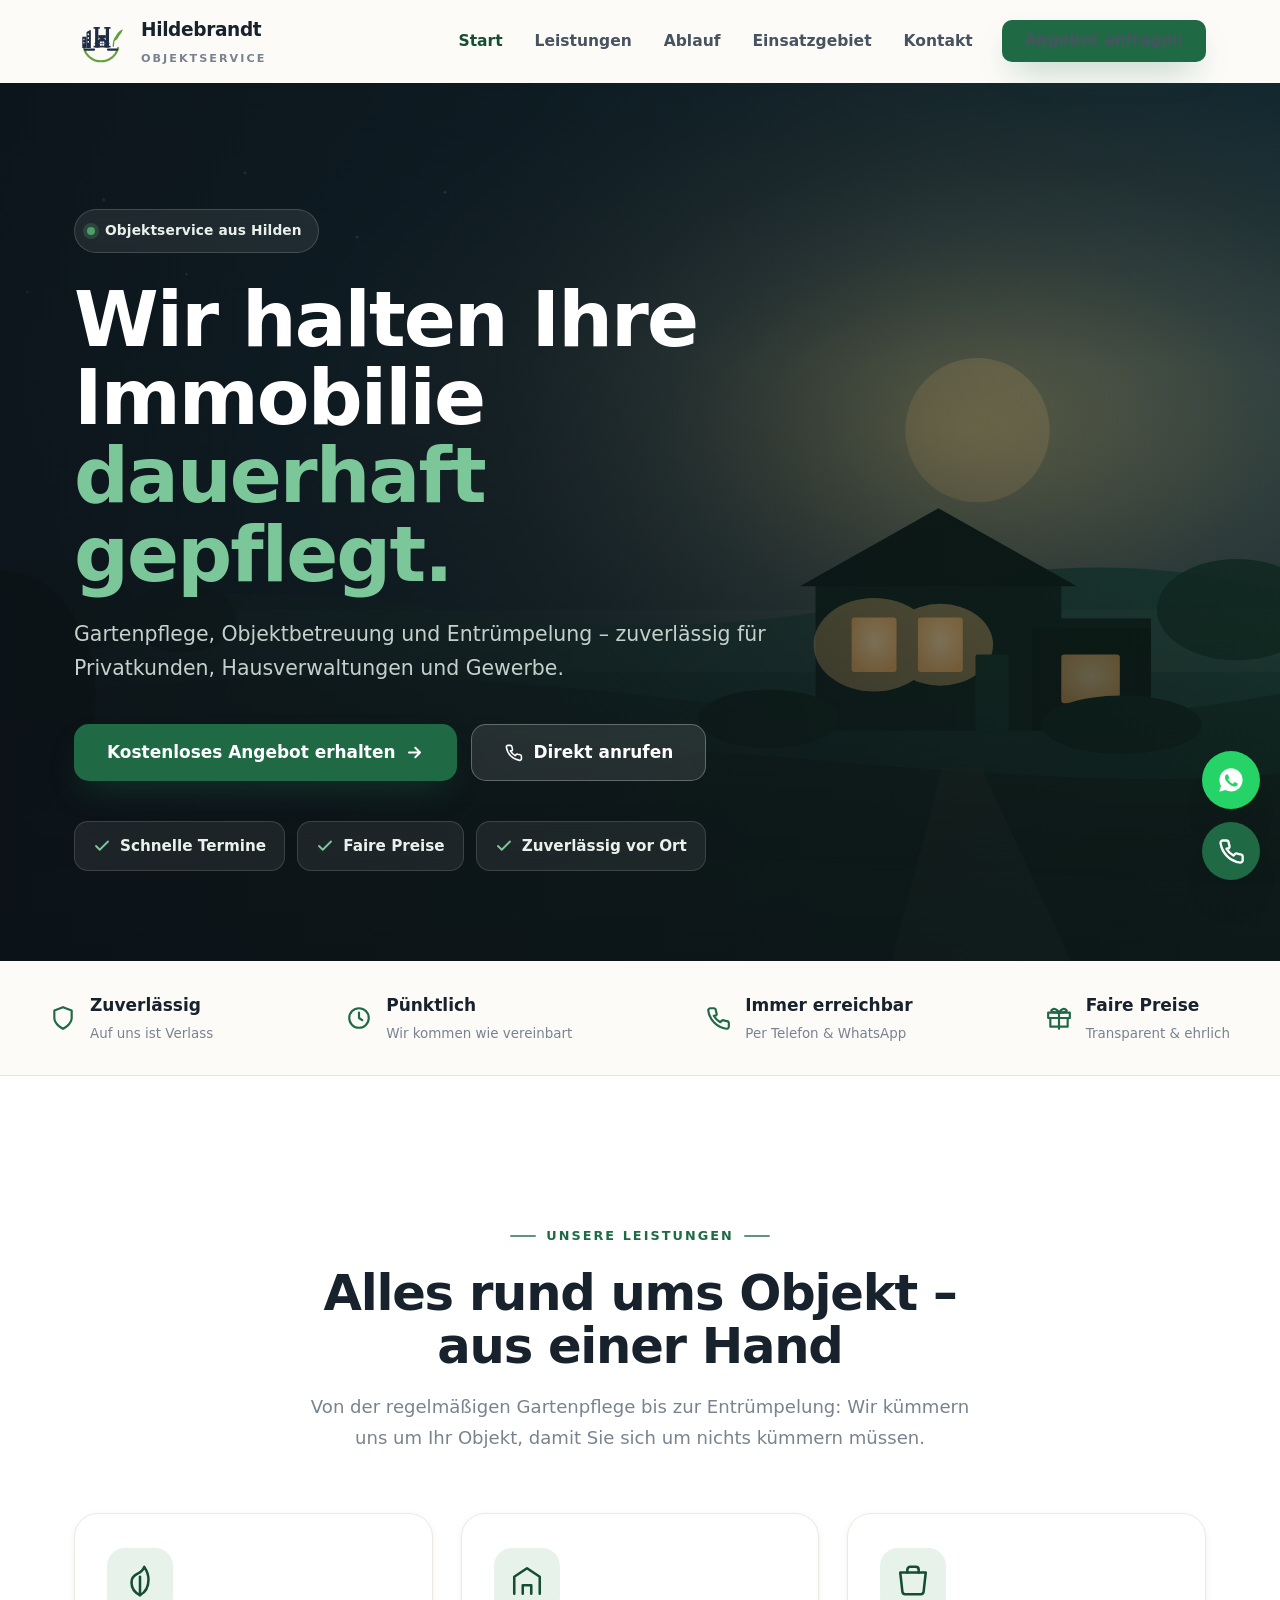
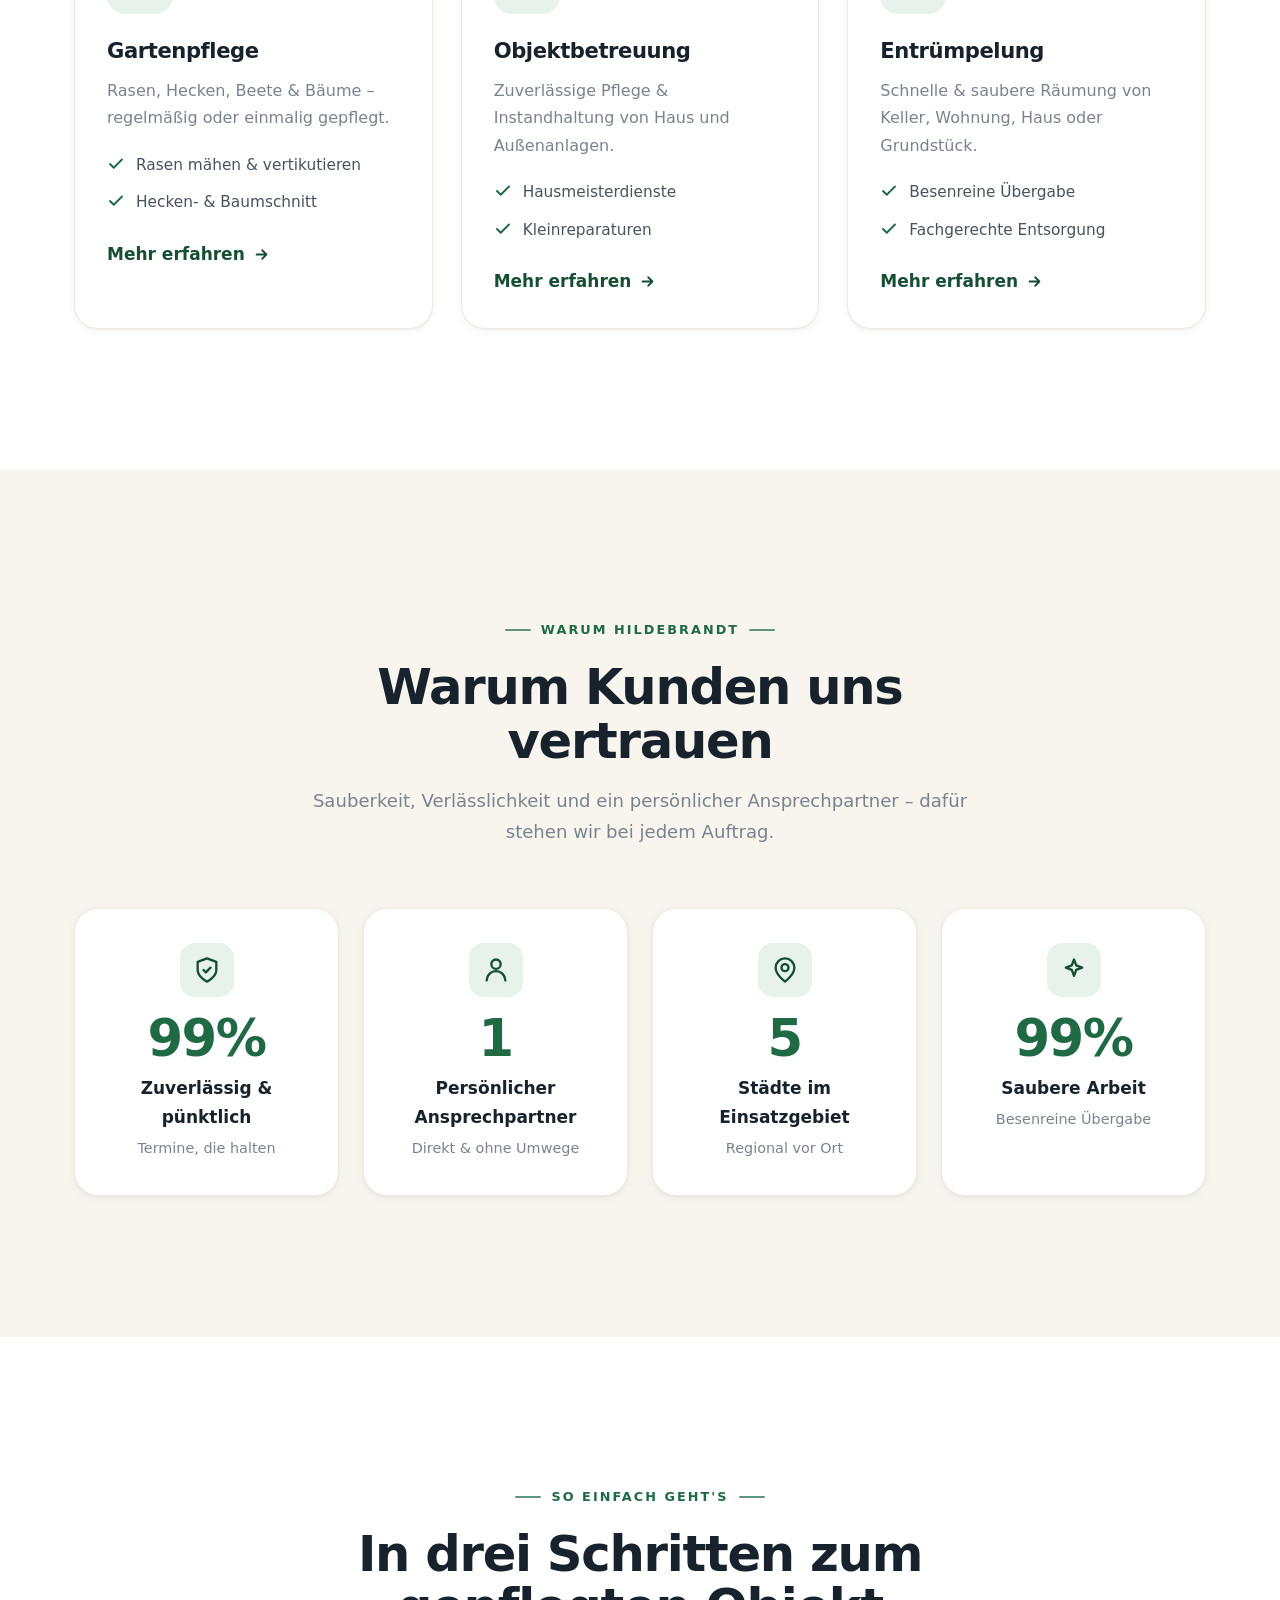
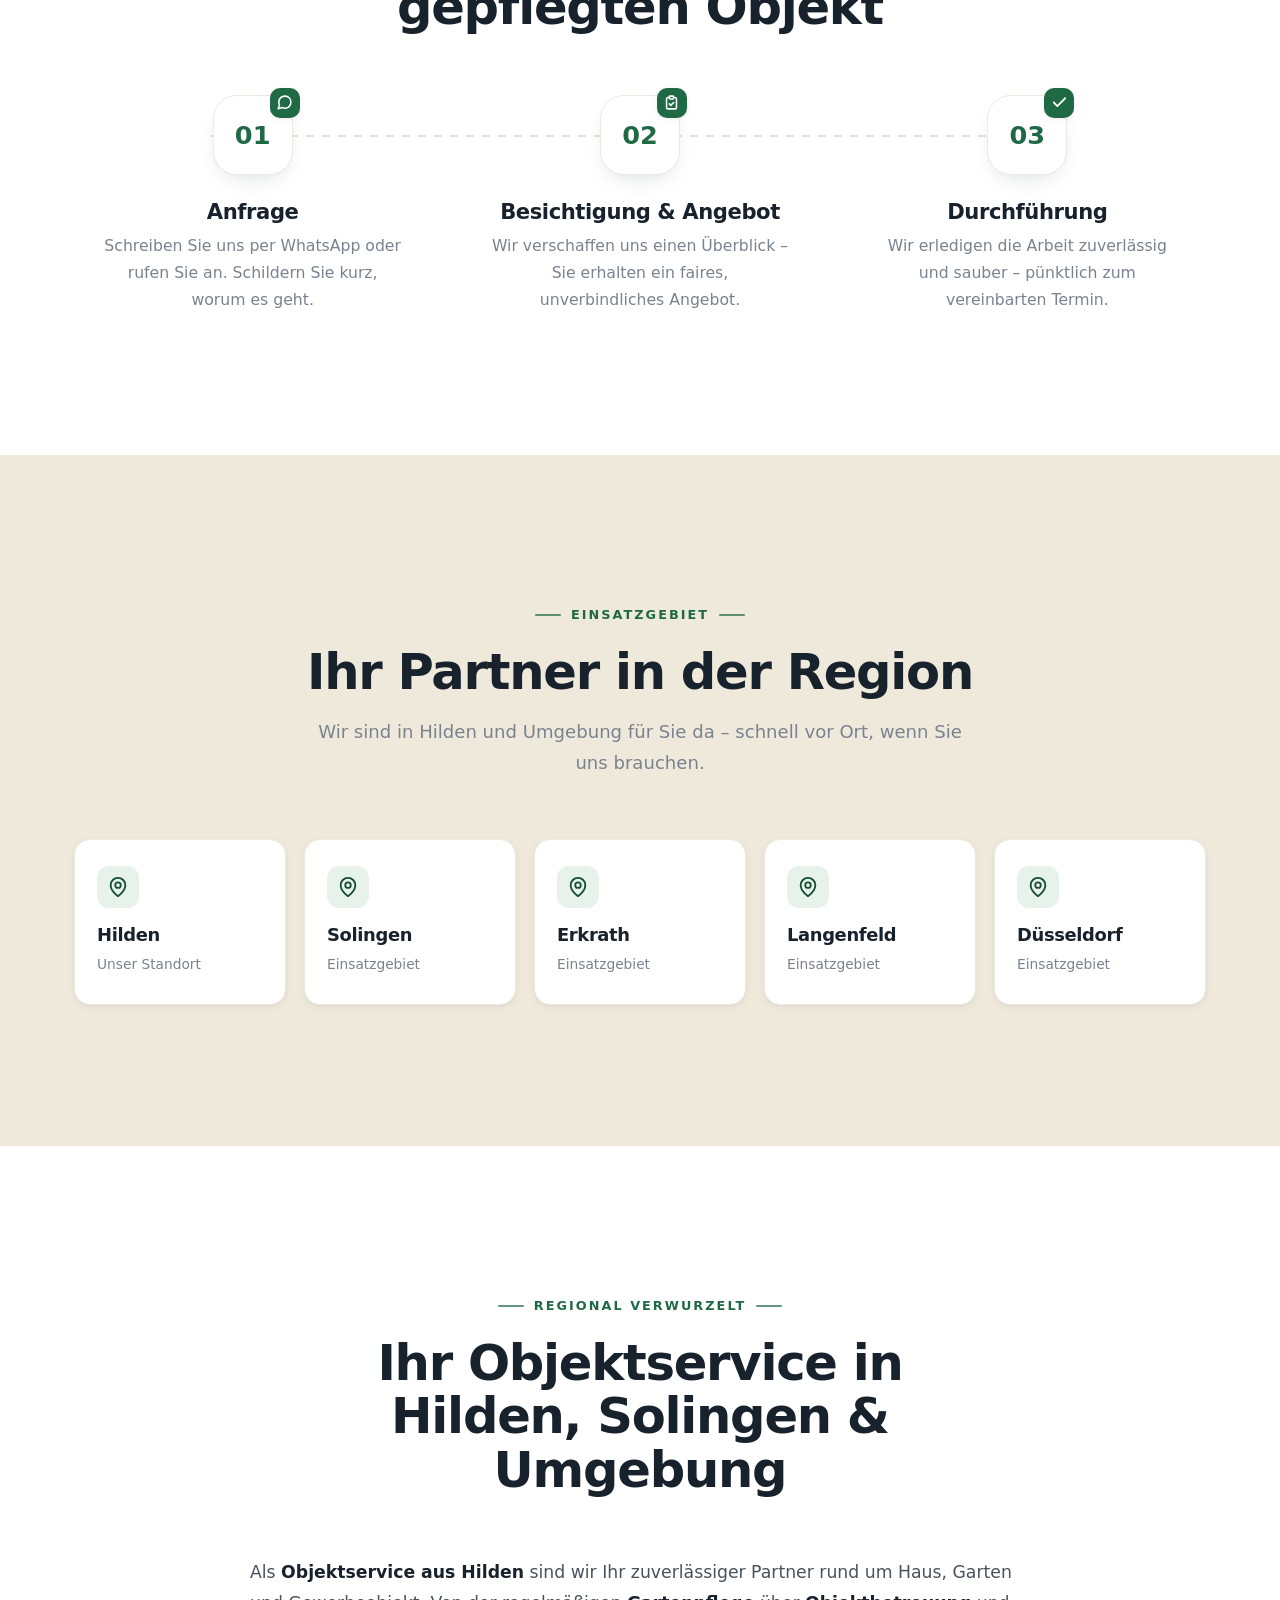
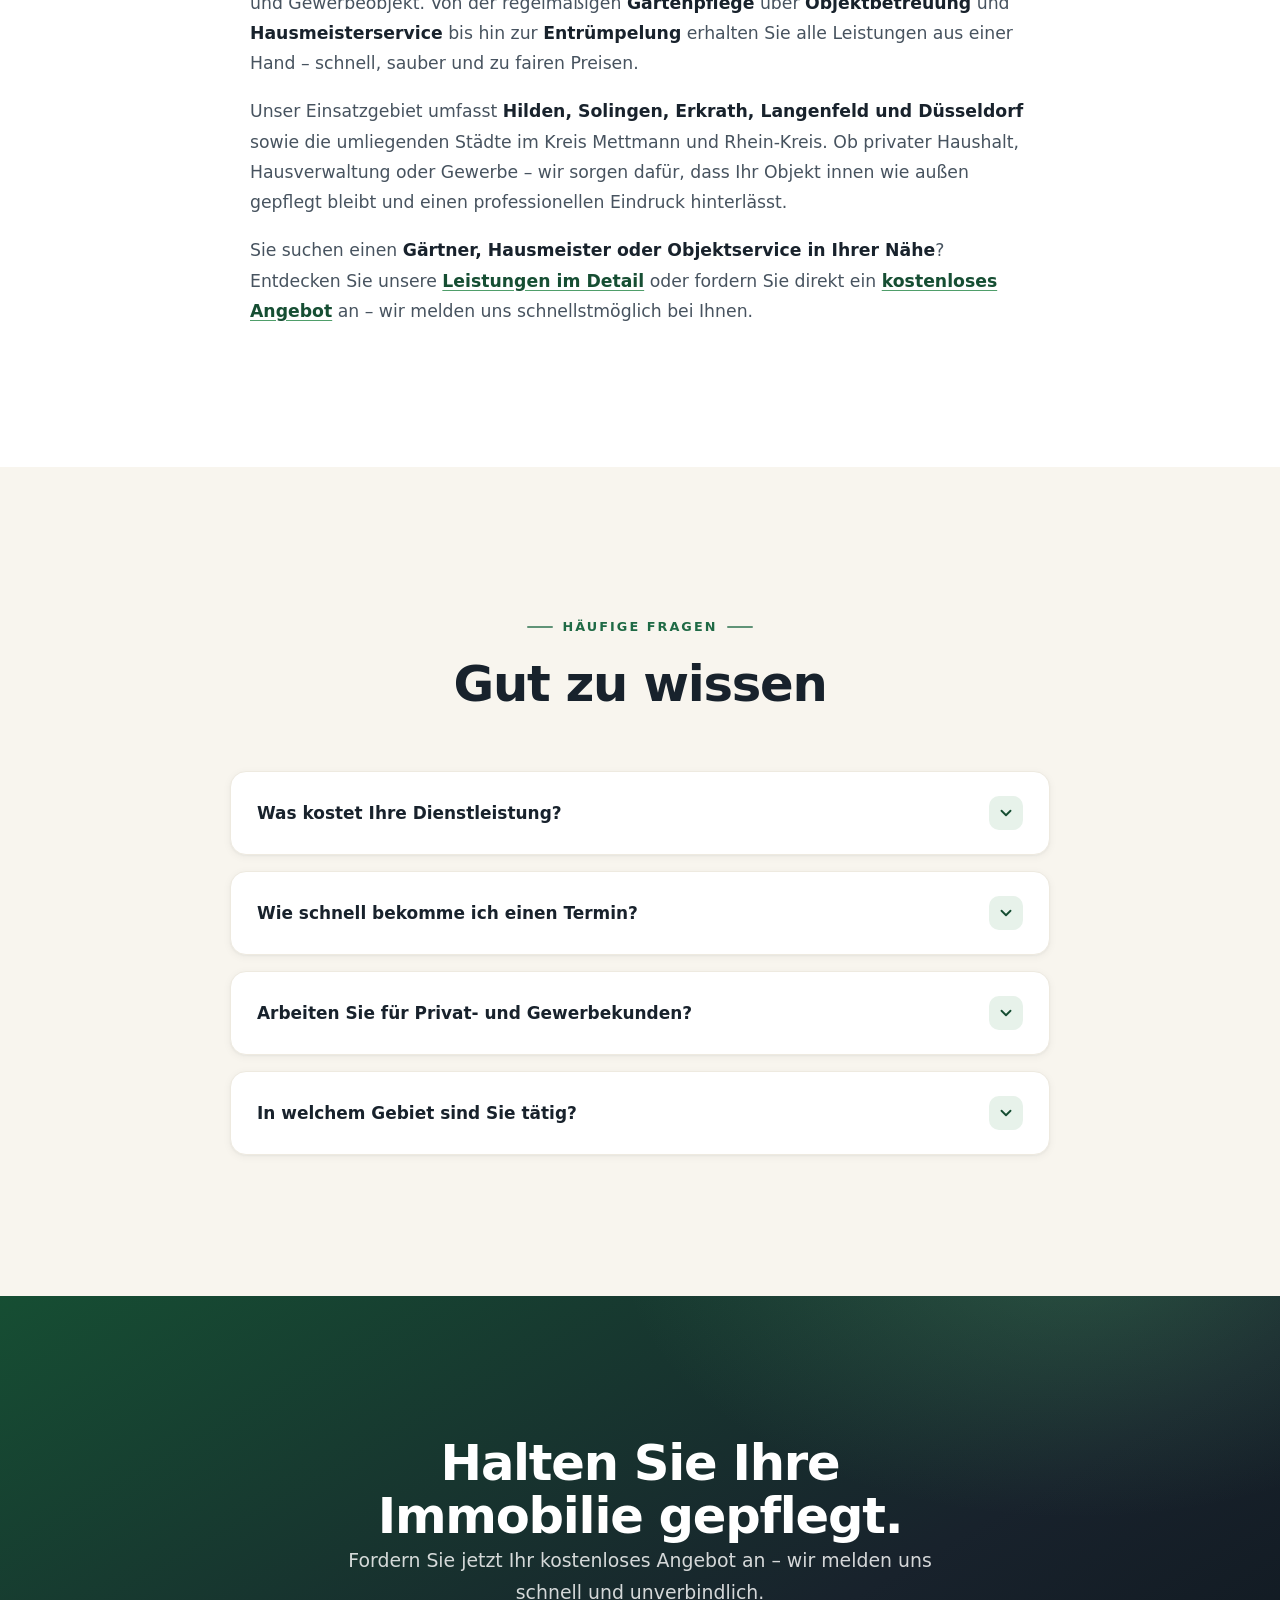
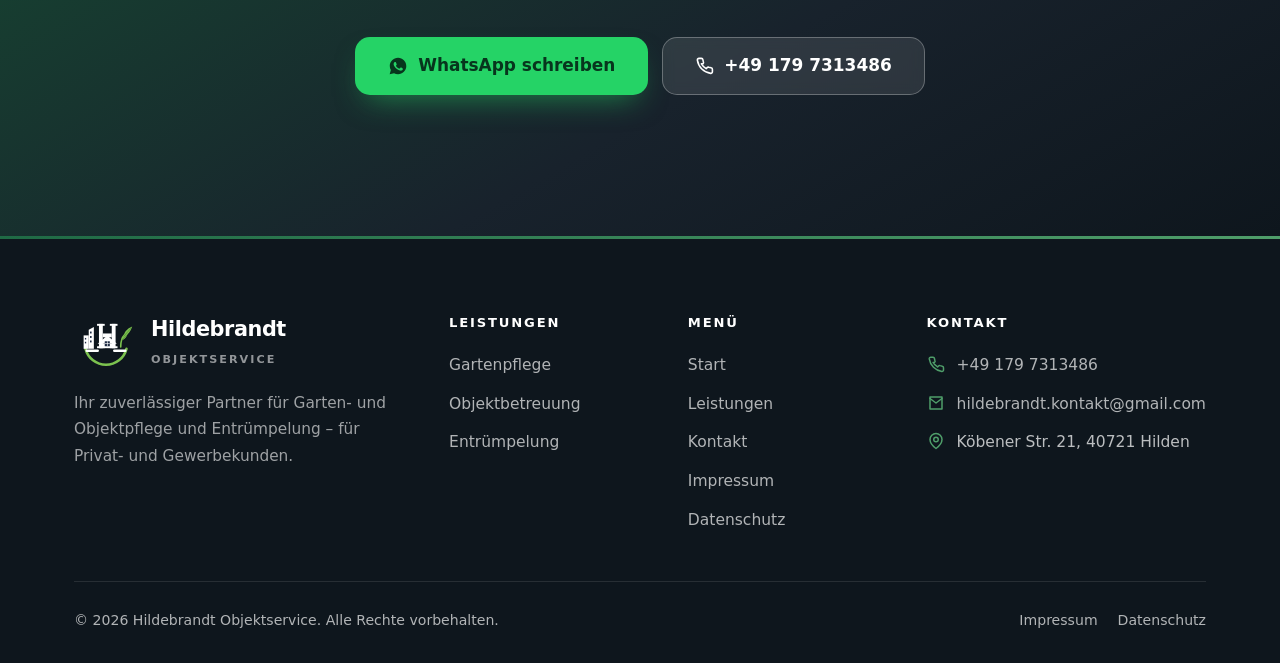
==== commit 4b073cee: "Hero-Hintergrund aufgewertet: Garten-mit-Haus-Szene in Abenddämmerung - Detailliertere, foto-ähnlich" ====
--- a/index.html
+++ b/index.html
@@ -140,36 +140,64 @@
   <!-- ============ HERO ============ -->
   <section class="hero">
     <div class="hero__bg" aria-hidden="true">
-      <svg viewBox="0 0 1440 900" preserveAspectRatio="xMidYMid slice" role="img" aria-label="Gepflegte Immobilie in ruhiger Landschaft">
+      <svg viewBox="0 0 1440 900" preserveAspectRatio="xMidYMid slice" role="img" aria-label="Gepflegter Garten mit modernem Haus in der Abenddämmerung">
         <defs>
-          <radialGradient id="hglow" cx="78%" cy="14%" r="42%">
-            <stop offset="0" stop-color="#4f9e6a" stop-opacity=".45"/>
-            <stop offset="1" stop-color="#4f9e6a" stop-opacity="0"/>
+          <linearGradient id="hsky" x1="0" y1="0" x2="0" y2="1">
+            <stop offset="0" stop-color="#12303a"/><stop offset=".55" stop-color="#163740"/><stop offset="1" stop-color="#123a2c"/>
+          </linearGradient>
+          <radialGradient id="hdusk" cx="73%" cy="40%" r="48%">
+            <stop offset="0" stop-color="#eaa74f" stop-opacity=".5"/><stop offset=".45" stop-color="#cf9159" stop-opacity=".2"/><stop offset="1" stop-color="#cf9159" stop-opacity="0"/>
           </radialGradient>
-          <linearGradient id="hhill1" x1="0" y1="0" x2="0" y2="1"><stop offset="0" stop-color="#1b4a37"/><stop offset="1" stop-color="#123425"/></linearGradient>
-          <linearGradient id="hhill2" x1="0" y1="0" x2="0" y2="1"><stop offset="0" stop-color="#143726"/><stop offset="1" stop-color="#0e2a1c"/></linearGradient>
+          <radialGradient id="hgreenglow" cx="73%" cy="40%" r="32%">
+            <stop offset="0" stop-color="#8fd0a5" stop-opacity=".22"/><stop offset="1" stop-color="#8fd0a5" stop-opacity="0"/>
+          </radialGradient>
+          <linearGradient id="hfar" x1="0" y1="0" x2="0" y2="1"><stop offset="0" stop-color="#1c4638"/><stop offset="1" stop-color="#15382b"/></linearGradient>
+          <linearGradient id="hmid" x1="0" y1="0" x2="0" y2="1"><stop offset="0" stop-color="#143526"/><stop offset="1" stop-color="#0f2a1e"/></linearGradient>
+          <linearGradient id="hlawn" x1="0" y1="0" x2="0" y2="1"><stop offset="0" stop-color="#11291c"/><stop offset="1" stop-color="#0a1c12"/></linearGradient>
+          <radialGradient id="hwin" cx="50%" cy="45%" r="60%"><stop offset="0" stop-color="#ffe0a0"/><stop offset="1" stop-color="#f2b45e"/></radialGradient>
         </defs>
-        <circle cx="1140" cy="150" r="260" fill="url(#hglow)"/>
-        <circle cx="1180" cy="120" r="52" fill="#f4f1e6" opacity=".14"/>
-        <!-- ferne Hügel -->
-        <path d="M0 610 Q300 540 640 590 T1440 560 V900 H0Z" fill="url(#hhill1)" opacity=".85"/>
-        <!-- Baumreihe -->
-        <g fill="#0f2c1e" opacity=".9">
-          <circle cx="150" cy="600" r="46"/><circle cx="200" cy="575" r="40"/><rect x="168" y="600" width="10" height="70"/>
-          <circle cx="1330" cy="600" r="40"/><rect x="1325" y="600" width="9" height="64"/>
+
+        <!-- Himmel + Dämmerungs-Glühen -->
+        <rect width="1440" height="900" fill="url(#hsky)"/>
+        <rect width="1440" height="900" fill="url(#hdusk)"/>
+        <rect width="1440" height="900" fill="url(#hgreenglow)"/>
+        <circle cx="1066" cy="356" r="74" fill="#f4c579" opacity=".26"/>
+        <!-- Sterne -->
+        <g fill="#dfeee6" opacity=".5"><circle cx="170" cy="120" r="2"/><circle cx="315" cy="92" r="1.6"/><circle cx="92" cy="214" r="1.6"/><circle cx="430" cy="158" r="1.4"/><circle cx="255" cy="196" r="1.3"/><circle cx="520" cy="112" r="1.3"/></g>
+
+        <!-- ferne Hügel + Dunstband -->
+        <path d="M0 560 Q260 500 520 540 T1000 522 T1440 540 V900 H0Z" fill="url(#hfar)" opacity=".92"/>
+        <rect x="0" y="540" width="1440" height="64" fill="#bcd6c8" opacity=".05"/>
+        <!-- ferne Baumreihe -->
+        <g fill="#123324" opacity=".85"><ellipse cx="130" cy="540" rx="72" ry="46"/><ellipse cx="250" cy="548" rx="56" ry="36"/><ellipse cx="1332" cy="540" rx="82" ry="52"/></g>
+
+        <!-- mittlerer Hügel -->
+        <path d="M0 642 Q360 582 760 632 T1440 612 V900 H0Z" fill="url(#hmid)"/>
+
+        <!-- modernes Haus mit warmem Licht -->
+        <g>
+          <rect x="900" y="512" width="252" height="152" fill="#0d2418"/>
+          <polygon points="884,516 1026,436 1168,516" fill="#0a1d13"/>
+          <rect x="1122" y="556" width="122" height="108" fill="#0b1f14"/>
+          <rect x="1122" y="549" width="122" height="10" fill="#0d2418"/>
+          <g opacity=".5" fill="#ffcf7d"><ellipse cx="960" cy="576" rx="62" ry="48"/><ellipse cx="1028" cy="576" rx="54" ry="42"/></g>
+          <rect x="937" y="548" width="46" height="56" rx="3" fill="url(#hwin)"/>
+          <rect x="1005" y="548" width="46" height="56" rx="3" fill="url(#hwin)" opacity=".88"/>
+          <rect x="1152" y="586" width="60" height="50" rx="3" fill="url(#hwin)" opacity=".7"/>
+          <rect x="1064" y="586" width="34" height="78" rx="2" fill="#123425"/>
         </g>
-        <!-- mittlere Hügel -->
-        <path d="M0 690 Q380 620 760 680 T1440 660 V900 H0Z" fill="url(#hhill2)"/>
-        <!-- moderne Immobilie -->
-        <g>
-          <rect x="900" y="558" width="230" height="150" rx="4" fill="#0c2418"/>
-          <rect x="900" y="558" width="230" height="12" fill="#123425"/>
-          <rect x="936" y="600" width="40" height="46" rx="3" fill="#ffdf8a" opacity=".9"/>
-          <rect x="1000" y="600" width="40" height="46" rx="3" fill="#ffdf8a" opacity=".55"/>
-          <rect x="1064" y="600" width="34" height="108" rx="2" fill="#0a1d13"/>
-        </g>
-        <!-- vordere Wiese -->
-        <path d="M0 760 Q420 700 860 750 T1440 740 V900 H0Z" fill="#0c2016"/>
+        <!-- Hecken am Haus -->
+        <g fill="#0e2718"><ellipse cx="852" cy="652" rx="72" ry="30"/><ellipse cx="1214" cy="658" rx="82" ry="30"/></g>
+
+        <!-- Rasen mit Mäh-Streifen -->
+        <path d="M0 702 Q420 652 900 694 T1440 688 V900 H0Z" fill="url(#hlawn)"/>
+        <path d="M0 762 Q500 718 1040 756 T1440 750 V900 H0Z" fill="#0d2418" opacity=".5"/>
+        <path d="M0 814 Q520 774 1080 808 T1440 802 V900 H0Z" fill="#0f2c1d" opacity=".35"/>
+        <!-- Gartenweg zum Haus -->
+        <path d="M978 900 L1030 702 L1070 702 L1162 900 Z" fill="#26352a" opacity=".45"/>
+
+        <!-- Baum links als Rahmen -->
+        <g fill="#0a1c12"><ellipse cx="66" cy="628" rx="96" ry="128"/><rect x="54" y="700" width="22" height="150"/></g>
       </svg>
     </div>
     <div class="hero__overlay" aria-hidden="true"></div>
--- a/css/style.css
+++ b/css/style.css
@@ -163,9 +163,12 @@
 .hero__overlay {
   position: absolute; inset: 0; z-index: -1;
   background:
-    radial-gradient(1100px 620px at 78% 8%, rgba(79,158,106,.28), transparent 60%),
-    radial-gradient(900px 700px at 10% 100%, rgba(15,56,35,.55), transparent 60%),
-    linear-gradient(180deg, rgba(14,22,29,.35) 0%, rgba(14,22,29,.55) 100%);
+    linear-gradient(90deg, rgba(12,18,24,.88) 0%, rgba(12,18,24,.64) 40%, rgba(12,18,24,.30) 72%, rgba(12,18,24,.12) 100%),
+    linear-gradient(180deg, rgba(12,18,24,.18) 0%, rgba(12,18,24,0) 32%, rgba(12,18,24,.52) 100%);
+}
+@media (max-width: 760px) {
+  .hero__overlay { background:
+    linear-gradient(180deg, rgba(12,18,24,.62) 0%, rgba(12,18,24,.5) 45%, rgba(12,18,24,.72) 100%); }
 }
 .hero__inner { max-width: 880px; }
 .hero .badge {
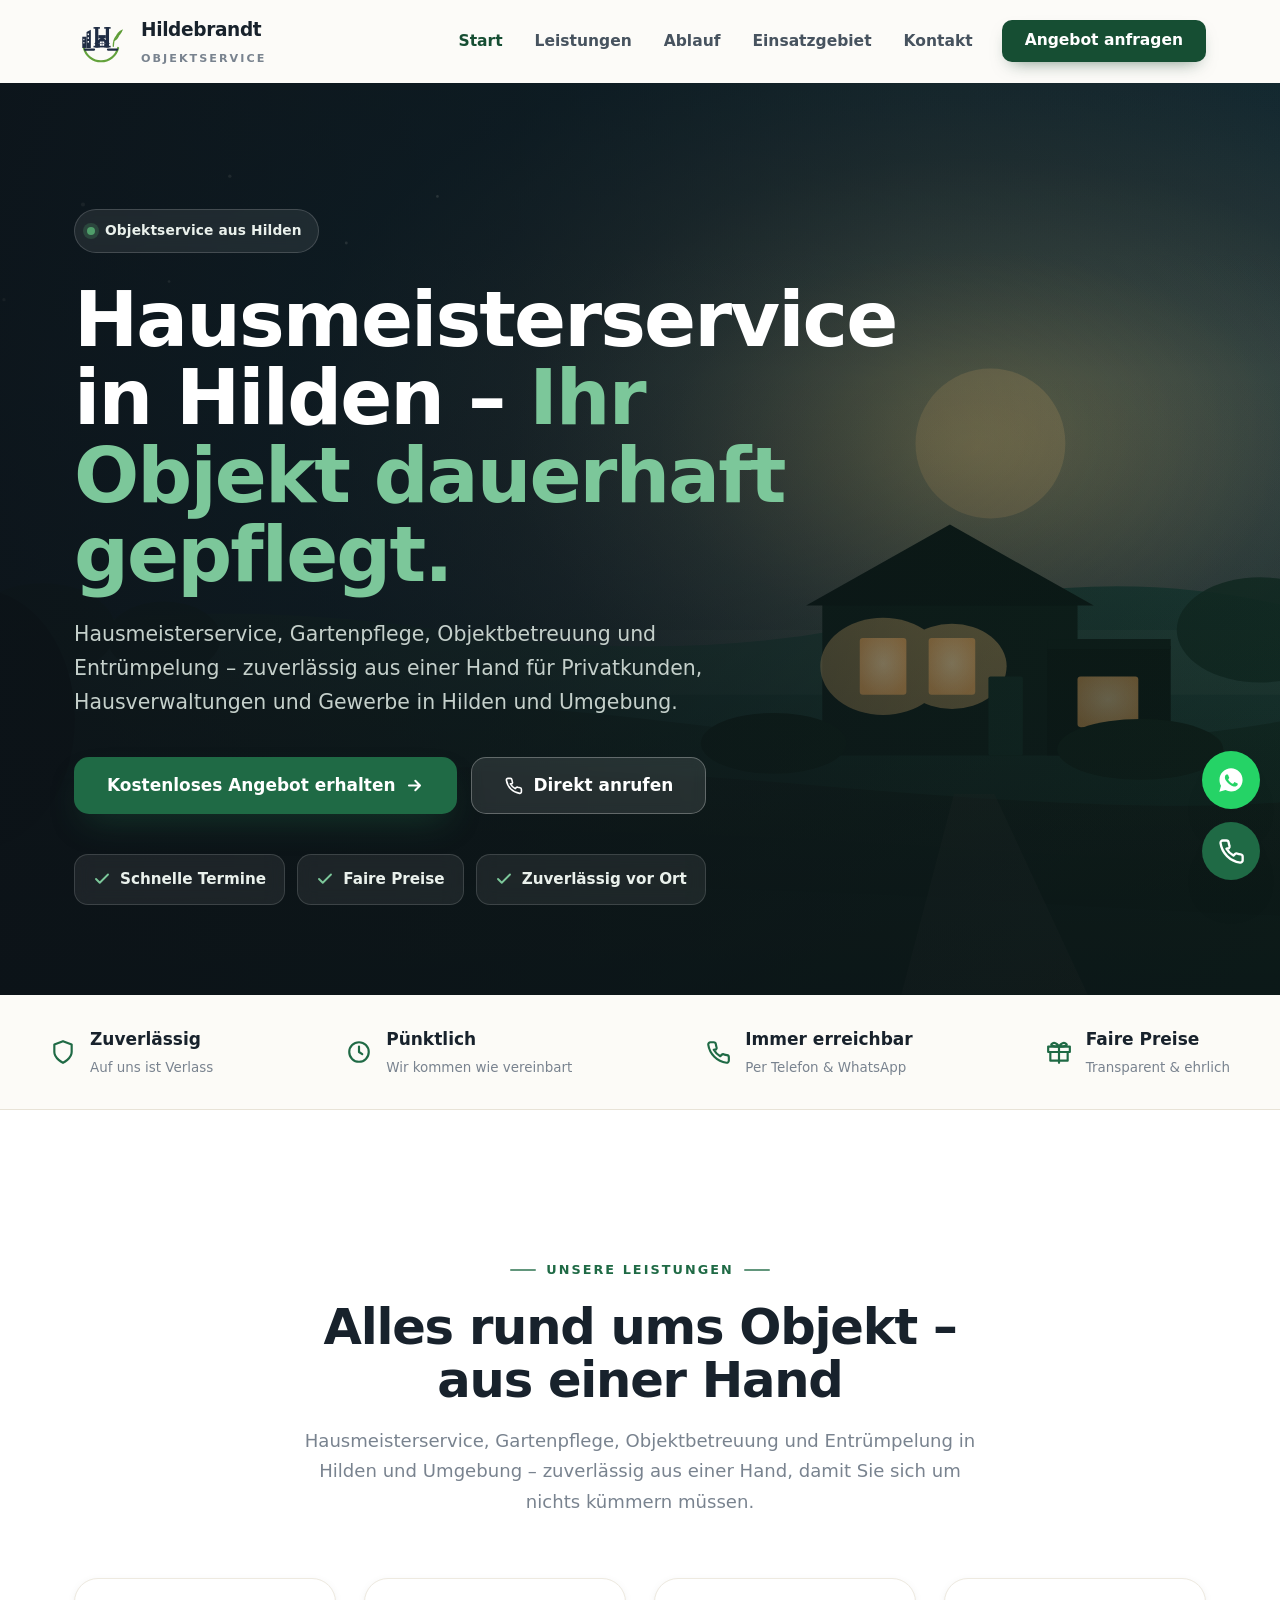
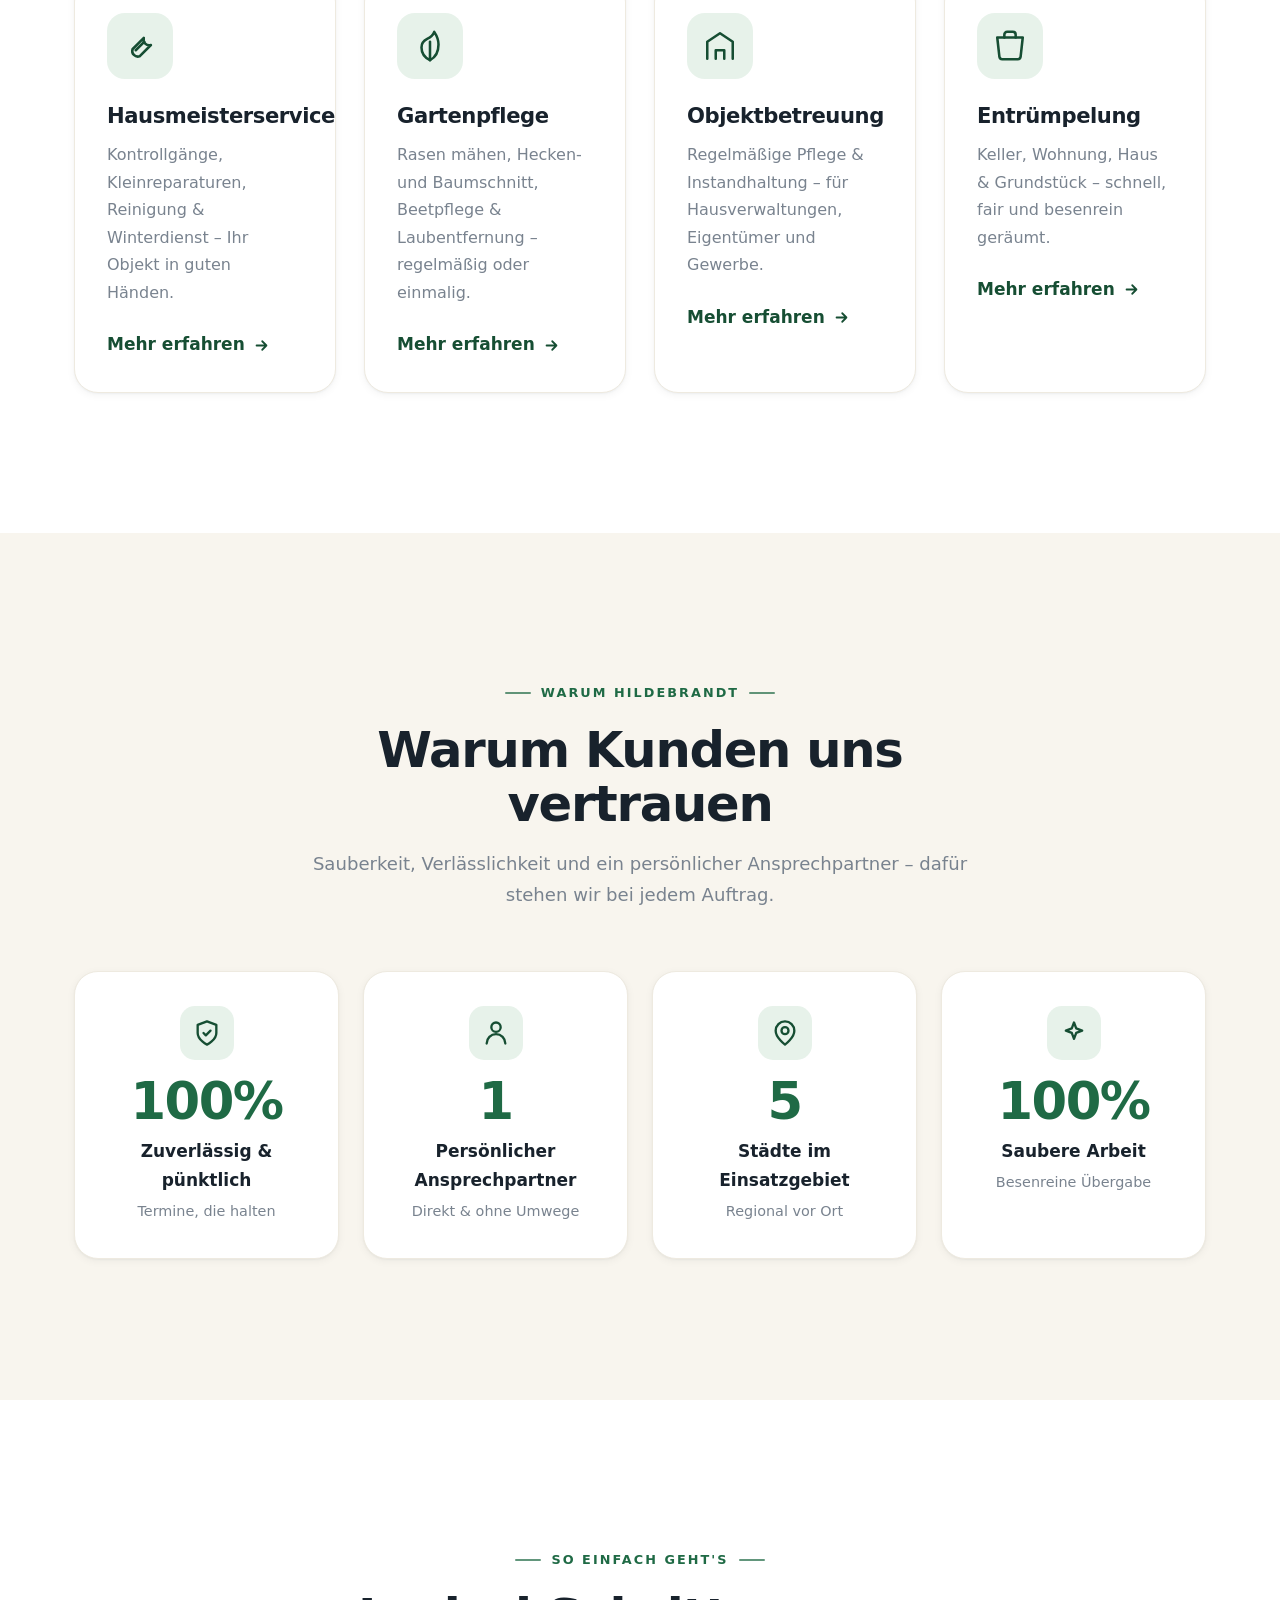
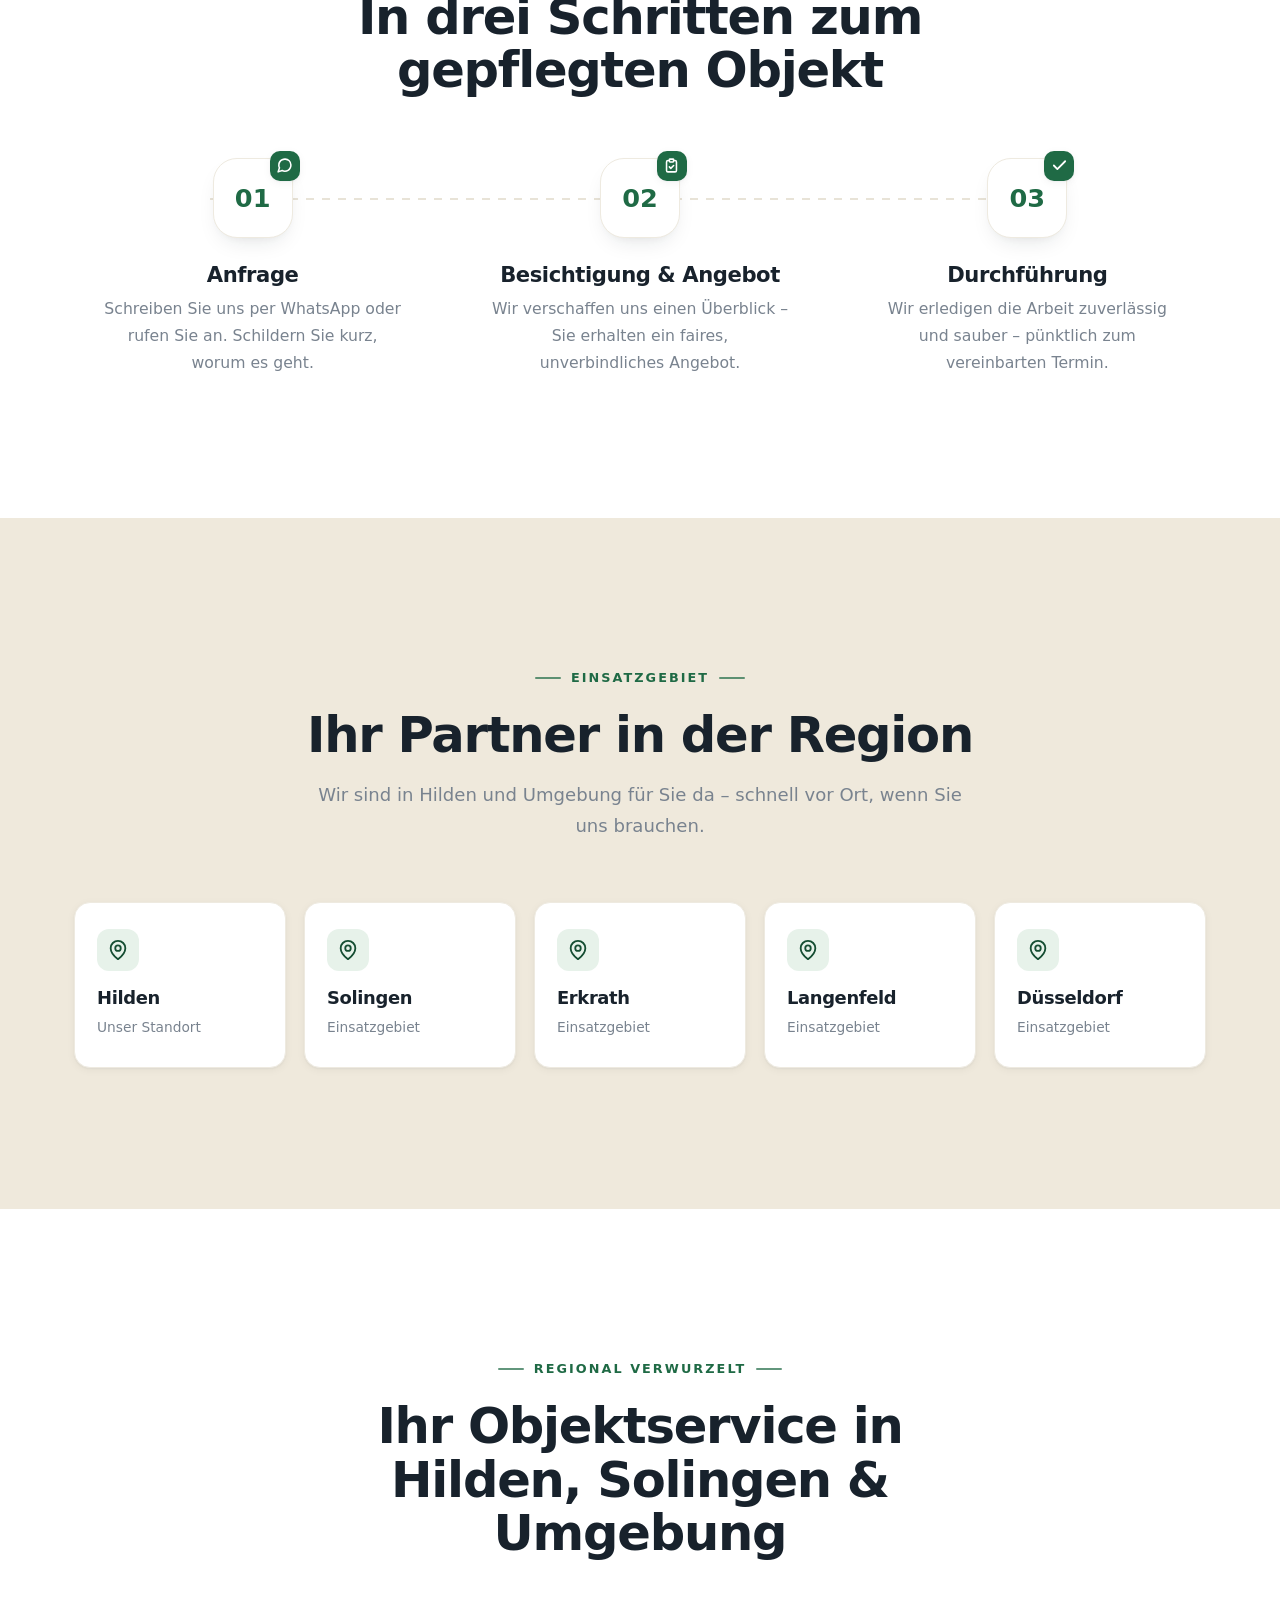
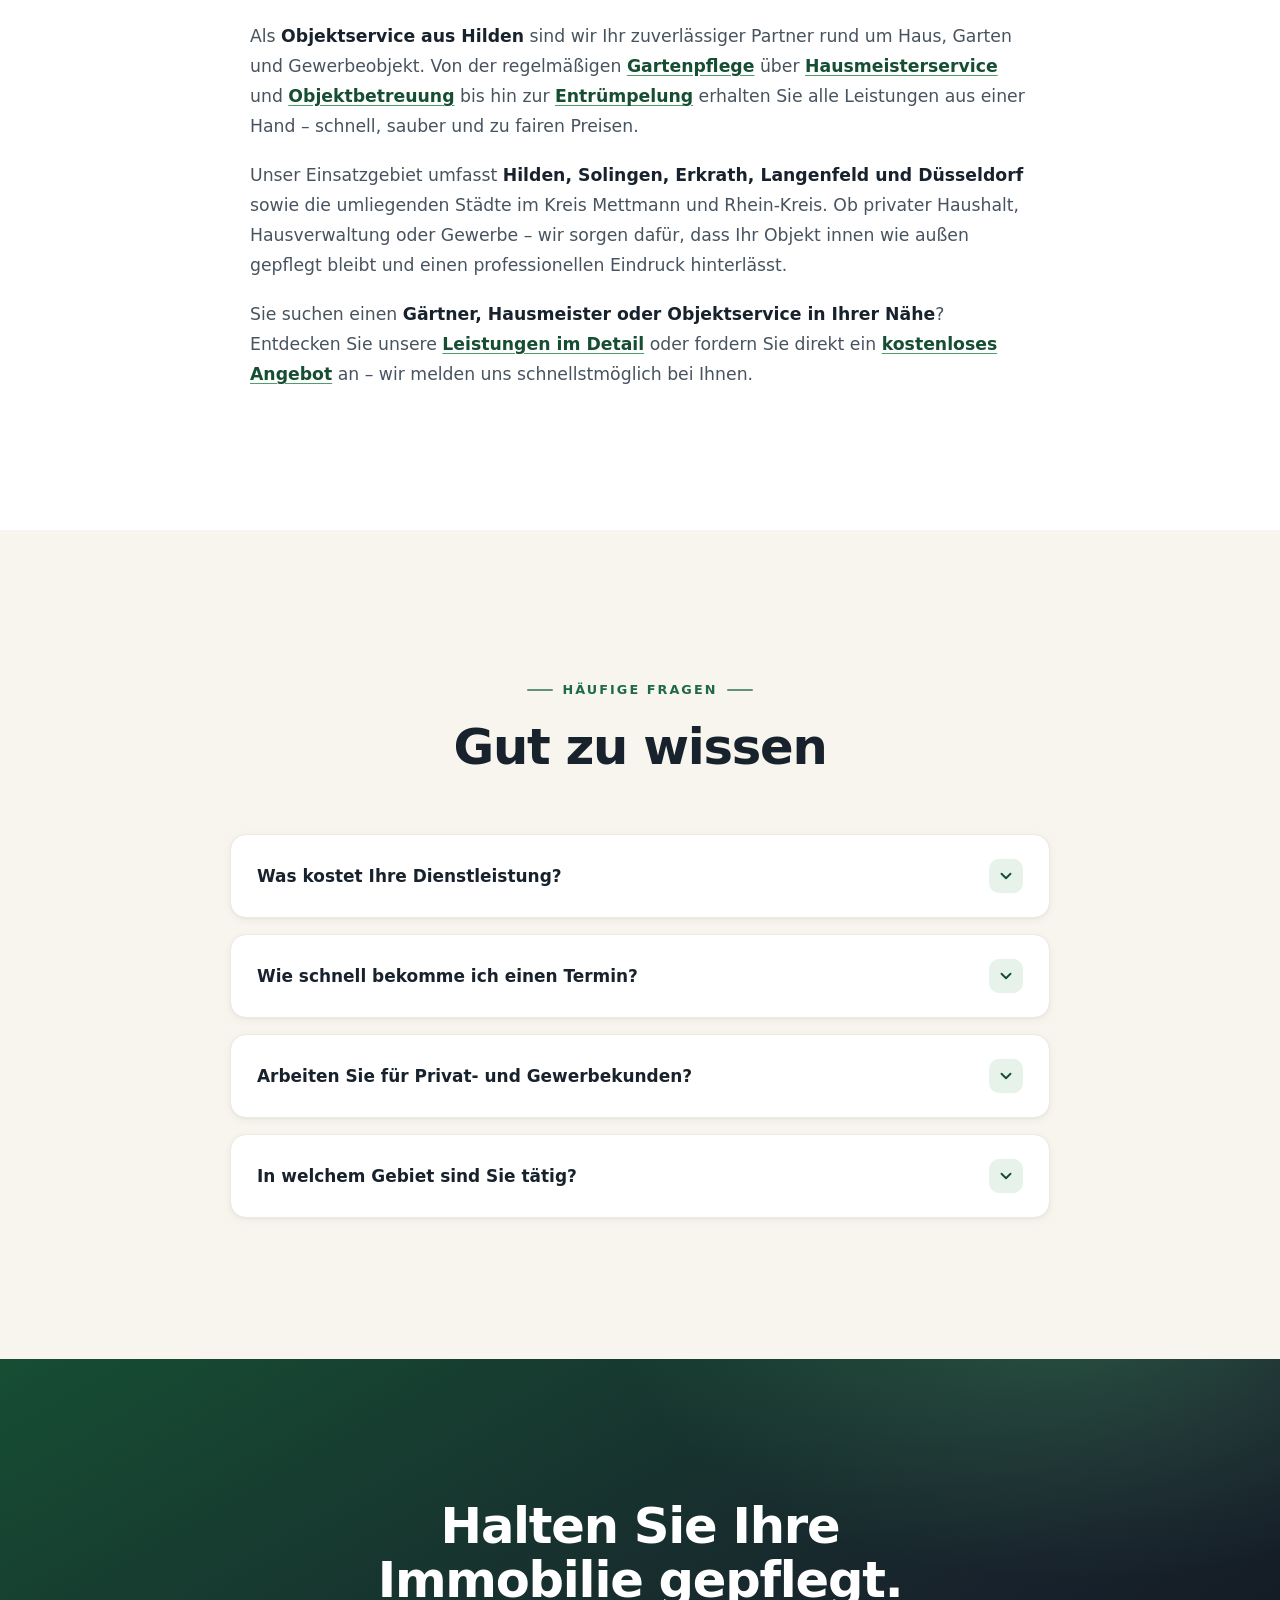
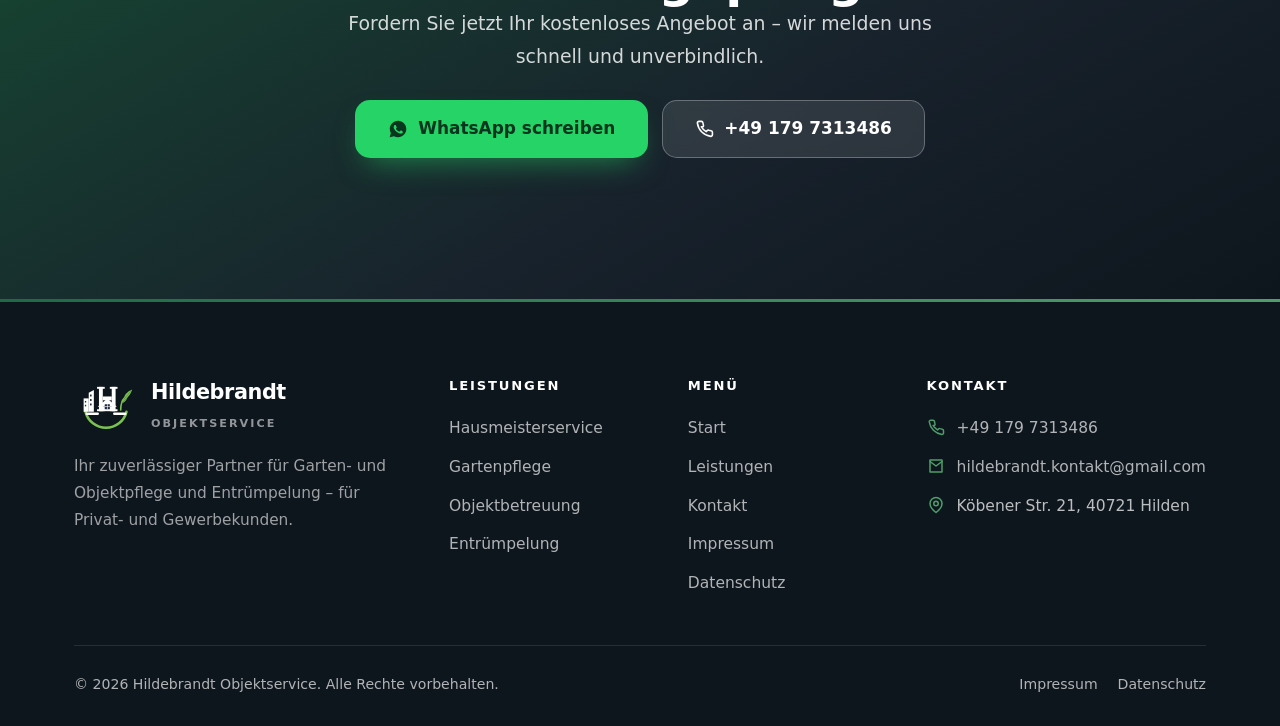
==== commit a730e4aa: "SEO-Restructure: Clean-URLs, eigene Leistungsseiten & On-Page-Optimierung Architektur: - Clean-URLs " ====
--- a/index.html
+++ b/index.html
@@ -3,8 +3,8 @@
 <head>
   <meta charset="UTF-8" />
   <meta name="viewport" content="width=device-width, initial-scale=1.0" />
-  <title>Hildebrandt Objektservice Hilden | Gartenpflege, Hausmeisterservice &amp; Entrümpelung</title>
-  <meta name="description" content="Professioneller Objektservice in Hilden und Umgebung. Gartenpflege, Hausmeisterservice und Entrümpelung – zuverlässig aus einer Hand. Jetzt kostenlos anfragen!" />
+  <title>Objektservice &amp; Hausmeisterservice Hilden | Hildebrandt</title>
+  <meta name="description" content="Ihr Objektservice in Hilden: Hausmeisterservice, Gartenpflege, Objektbetreuung &amp; Entrümpelung – zuverlässig aus einer Hand für Privat, Hausverwaltungen &amp; Gewerbe. Jetzt kostenlos anfragen!" />
   <meta name="keywords" content="Objektservice Hilden, Gartenpflege Hilden, Hausmeisterservice Hilden, Entrümpelung Hilden, Objektbetreuung, Gartenpflege Solingen, Objektservice Düsseldorf" />
   <link rel="canonical" href="https://objektservicehildebrandt.de/" />
   <meta name="robots" content="index, follow, max-image-preview:large, max-snippet:-1" />
@@ -117,18 +117,18 @@
   <!-- ============ HEADER ============ -->
   <header class="site-header">
     <div class="container nav">
-      <a href="index.html" class="brand" aria-label="Hildebrandt Objektservice Startseite">
+      <a href="/" class="brand" aria-label="Hildebrandt Objektservice Startseite">
         <span class="brand__logo" aria-hidden="true"></span>
         <span class="brand__name">Hildebrandt<small>Objektservice</small></span>
       </a>
 
       <nav class="nav__links" aria-label="Hauptnavigation">
-        <a href="index.html" class="active">Start</a>
-        <a href="leistungen.html">Leistungen</a>
-        <a href="index.html#ablauf">Ablauf</a>
-        <a href="index.html#regionen">Einsatzgebiet</a>
-        <a href="kontakt.html">Kontakt</a>
-        <a href="kontakt.html" class="btn btn--primary nav__cta">Angebot anfragen</a>
+        <a href="/" class="active">Start</a>
+        <a href="/leistungen">Leistungen</a>
+        <a href="/#ablauf">Ablauf</a>
+        <a href="/#regionen">Einsatzgebiet</a>
+        <a href="/kontakt">Kontakt</a>
+        <a href="/kontakt" class="btn btn--primary nav__cta">Angebot anfragen</a>
       </nav>
 
       <button class="nav__toggle" aria-label="Menü öffnen" aria-expanded="false">
@@ -205,10 +205,10 @@
     <div class="container">
       <div class="hero__inner reveal">
         <span class="badge"><span class="dot"></span> Objektservice aus Hilden</span>
-        <h1>Wir halten Ihre Immobilie <span class="hl">dauerhaft gepflegt.</span></h1>
-        <p class="hero__lead">Gartenpflege, Objektbetreuung und Entrümpelung – zuverlässig für Privatkunden, Hausverwaltungen und Gewerbe.</p>
+        <h1>Hausmeisterservice in Hilden – <span class="hl">Ihr Objekt dauerhaft gepflegt.</span></h1>
+        <p class="hero__lead">Hausmeisterservice, Gartenpflege, Objektbetreuung und Entrümpelung – zuverlässig aus einer Hand für Privatkunden, Hausverwaltungen und Gewerbe in Hilden und Umgebung.</p>
         <div class="btn-row hero__cta">
-          <a class="btn btn--primary btn--lg" href="kontakt.html">
+          <a class="btn btn--primary btn--lg" href="/kontakt">
             Kostenloses Angebot erhalten
             <svg viewBox="0 0 24 24" fill="none" stroke="currentColor" stroke-width="2.5" stroke-linecap="round" stroke-linejoin="round"><path d="M5 12h14M13 6l6 6-6 6"/></svg>
           </a>
@@ -254,43 +254,37 @@
       <div class="section-head center reveal">
         <span class="eyebrow">Unsere Leistungen</span>
         <h2>Alles rund ums Objekt – aus einer Hand</h2>
-        <p class="narrow">Von der regelmäßigen Gartenpflege bis zur Entrümpelung: Wir kümmern uns um Ihr Objekt, damit Sie sich um nichts kümmern müssen.</p>
-      </div>
-
-      <div class="grid grid--3">
+        <p class="narrow">Hausmeisterservice, Gartenpflege, Objektbetreuung und Entrümpelung in Hilden und Umgebung – zuverlässig aus einer Hand, damit Sie sich um nichts kümmern müssen.</p>
+      </div>
+
+      <div class="grid grid--4">
         <article class="card card--feature reveal">
+          <div class="card__icon"><svg viewBox="0 0 24 24" fill="none" stroke="currentColor" stroke-width="1.8" stroke-linecap="round" stroke-linejoin="round"><path d="M14.7 6.3a4 4 0 0 0 5 5l-8 8a4 4 0 0 1-5-5l8-8Z"/><path d="m9 15 6-6"/></svg></div>
+          <h3>Hausmeisterservice</h3>
+          <p>Kontrollgänge, Kleinreparaturen, Reinigung &amp; Winterdienst – Ihr Objekt in guten Händen.</p>
+          <a href="/hausmeisterservice" class="card__link">Mehr erfahren <svg viewBox="0 0 24 24" fill="none" stroke="currentColor" stroke-width="2.5" stroke-linecap="round" stroke-linejoin="round"><path d="M5 12h14M13 6l6 6-6 6"/></svg></a>
+        </article>
+
+        <article class="card card--feature reveal" data-delay="1">
           <div class="card__icon"><svg viewBox="0 0 24 24" fill="none" stroke="currentColor" stroke-width="1.8" stroke-linecap="round" stroke-linejoin="round"><path d="M12 22c4-2 6-6 6-11 0-3-1-6-3-9-1 3-3 4-5 5s-4 3-4 6c0 4 2 7 6 9Z"/><path d="M12 22V9"/></svg></div>
           <h3>Gartenpflege</h3>
-          <p>Rasen, Hecken, Beete &amp; Bäume – regelmäßig oder einmalig gepflegt.</p>
-          <ul class="card__list">
-            <li><svg viewBox="0 0 24 24" fill="none" stroke="currentColor" stroke-width="2.5" stroke-linecap="round" stroke-linejoin="round"><polyline points="20 6 9 17 4 12"/></svg> Rasen mähen &amp; vertikutieren</li>
-            <li><svg viewBox="0 0 24 24" fill="none" stroke="currentColor" stroke-width="2.5" stroke-linecap="round" stroke-linejoin="round"><polyline points="20 6 9 17 4 12"/></svg> Hecken- &amp; Baumschnitt</li>
-          </ul>
-          <a href="leistungen.html#gartenpflege" class="card__link">Mehr erfahren <svg viewBox="0 0 24 24" fill="none" stroke="currentColor" stroke-width="2.5" stroke-linecap="round" stroke-linejoin="round"><path d="M5 12h14M13 6l6 6-6 6"/></svg></a>
+          <p>Rasen mähen, Hecken- und Baumschnitt, Beetpflege &amp; Laubentfernung – regelmäßig oder einmalig.</p>
+          <a href="/gartenpflege" class="card__link">Mehr erfahren <svg viewBox="0 0 24 24" fill="none" stroke="currentColor" stroke-width="2.5" stroke-linecap="round" stroke-linejoin="round"><path d="M5 12h14M13 6l6 6-6 6"/></svg></a>
         </article>
 
-        <article class="card card--feature reveal">
+        <article class="card card--feature reveal" data-delay="2">
           <div class="card__icon"><svg viewBox="0 0 24 24" fill="none" stroke="currentColor" stroke-width="1.8" stroke-linecap="round" stroke-linejoin="round"><path d="M3 21V9l9-6 9 6v12"/><path d="M9 21v-6h6v6"/></svg></div>
           <h3>Objektbetreuung</h3>
-          <p>Zuverlässige Pflege &amp; Instandhaltung von Haus und Außenanlagen.</p>
-          <ul class="card__list">
-            <li><svg viewBox="0 0 24 24" fill="none" stroke="currentColor" stroke-width="2.5" stroke-linecap="round" stroke-linejoin="round"><polyline points="20 6 9 17 4 12"/></svg> Hausmeisterdienste</li>
-            <li><svg viewBox="0 0 24 24" fill="none" stroke="currentColor" stroke-width="2.5" stroke-linecap="round" stroke-linejoin="round"><polyline points="20 6 9 17 4 12"/></svg> Kleinreparaturen</li>
-          </ul>
-          <a href="leistungen.html#objektbetreuung" class="card__link">Mehr erfahren <svg viewBox="0 0 24 24" fill="none" stroke="currentColor" stroke-width="2.5" stroke-linecap="round" stroke-linejoin="round"><path d="M5 12h14M13 6l6 6-6 6"/></svg></a>
+          <p>Regelmäßige Pflege &amp; Instandhaltung – für Hausverwaltungen, Eigentümer und Gewerbe.</p>
+          <a href="/objektbetreuung" class="card__link">Mehr erfahren <svg viewBox="0 0 24 24" fill="none" stroke="currentColor" stroke-width="2.5" stroke-linecap="round" stroke-linejoin="round"><path d="M5 12h14M13 6l6 6-6 6"/></svg></a>
         </article>
 
-        <article class="card card--feature reveal">
+        <article class="card card--feature reveal" data-delay="3">
           <div class="card__icon"><svg viewBox="0 0 24 24" fill="none" stroke="currentColor" stroke-width="1.8" stroke-linecap="round" stroke-linejoin="round"><path d="M3 6h18l-1.5 13.5a2 2 0 0 1-2 1.8H6.5a2 2 0 0 1-2-1.8L3 6Z"/><path d="M8 6V4a2 2 0 0 1 2-2h4a2 2 0 0 1 2 2v2"/></svg></div>
           <h3>Entrümpelung</h3>
-          <p>Schnelle &amp; saubere Räumung von Keller, Wohnung, Haus oder Grundstück.</p>
-          <ul class="card__list">
-            <li><svg viewBox="0 0 24 24" fill="none" stroke="currentColor" stroke-width="2.5" stroke-linecap="round" stroke-linejoin="round"><polyline points="20 6 9 17 4 12"/></svg> Besenreine Übergabe</li>
-            <li><svg viewBox="0 0 24 24" fill="none" stroke="currentColor" stroke-width="2.5" stroke-linecap="round" stroke-linejoin="round"><polyline points="20 6 9 17 4 12"/></svg> Fachgerechte Entsorgung</li>
-          </ul>
-          <a href="leistungen.html#entruempelung" class="card__link">Mehr erfahren <svg viewBox="0 0 24 24" fill="none" stroke="currentColor" stroke-width="2.5" stroke-linecap="round" stroke-linejoin="round"><path d="M5 12h14M13 6l6 6-6 6"/></svg></a>
+          <p>Keller, Wohnung, Haus &amp; Grundstück – schnell, fair und besenrein geräumt.</p>
+          <a href="/entruempelung" class="card__link">Mehr erfahren <svg viewBox="0 0 24 24" fill="none" stroke="currentColor" stroke-width="2.5" stroke-linecap="round" stroke-linejoin="round"><path d="M5 12h14M13 6l6 6-6 6"/></svg></a>
         </article>
-
       </div>
     </div>
   </section>
@@ -385,9 +379,9 @@
         <h2>Ihr Objektservice in Hilden, Solingen &amp; Umgebung</h2>
       </div>
       <div class="prose reveal">
-        <p>Als <strong>Objektservice aus Hilden</strong> sind wir Ihr zuverlässiger Partner rund um Haus, Garten und Gewerbeobjekt. Von der regelmäßigen <strong>Gartenpflege</strong> über <strong>Objektbetreuung</strong> und <strong>Hausmeisterservice</strong> bis hin zur <strong>Entrümpelung</strong> erhalten Sie alle Leistungen aus einer Hand – schnell, sauber und zu fairen Preisen.</p>
+        <p>Als <strong>Objektservice aus Hilden</strong> sind wir Ihr zuverlässiger Partner rund um Haus, Garten und Gewerbeobjekt. Von der regelmäßigen <a href="/gartenpflege">Gartenpflege</a> über <a href="/hausmeisterservice">Hausmeisterservice</a> und <a href="/objektbetreuung">Objektbetreuung</a> bis hin zur <a href="/entruempelung">Entrümpelung</a> erhalten Sie alle Leistungen aus einer Hand – schnell, sauber und zu fairen Preisen.</p>
         <p>Unser Einsatzgebiet umfasst <strong>Hilden, Solingen, Erkrath, Langenfeld und Düsseldorf</strong> sowie die umliegenden Städte im Kreis Mettmann und Rhein-Kreis. Ob privater Haushalt, Hausverwaltung oder Gewerbe – wir sorgen dafür, dass Ihr Objekt innen wie außen gepflegt bleibt und einen professionellen Eindruck hinterlässt.</p>
-        <p>Sie suchen einen <strong>Gärtner, Hausmeister oder Objektservice in Ihrer Nähe</strong>? Entdecken Sie unsere <a href="leistungen.html">Leistungen im Detail</a> oder fordern Sie direkt ein <a href="kontakt.html">kostenloses Angebot</a> an – wir melden uns schnellstmöglich bei Ihnen.</p>
+        <p>Sie suchen einen <strong>Gärtner, Hausmeister oder Objektservice in Ihrer Nähe</strong>? Entdecken Sie unsere <a href="/leistungen">Leistungen im Detail</a> oder fordern Sie direkt ein <a href="/kontakt">kostenloses Angebot</a> an – wir melden uns schnellstmöglich bei Ihnen.</p>
       </div>
     </div>
   </section>
@@ -443,7 +437,7 @@
     <div class="container">
       <div class="footer__grid">
         <div>
-          <a href="index.html" class="brand">
+          <a href="/" class="brand">
             <span class="brand__logo" aria-hidden="true"></span>
             <span class="brand__name">Hildebrandt<small>Objektservice</small></span>
           </a>
@@ -452,19 +446,20 @@
         <div>
           <h4>Leistungen</h4>
           <ul>
-            <li><a href="leistungen.html#gartenpflege">Gartenpflege</a></li>
-            <li><a href="leistungen.html#objektbetreuung">Objektbetreuung</a></li>
-            <li><a href="leistungen.html#entruempelung">Entrümpelung</a></li>
+            <li><a href="/hausmeisterservice">Hausmeisterservice</a></li>
+            <li><a href="/gartenpflege">Gartenpflege</a></li>
+            <li><a href="/objektbetreuung">Objektbetreuung</a></li>
+            <li><a href="/entruempelung">Entrümpelung</a></li>
           </ul>
         </div>
         <div>
           <h4>Menü</h4>
           <ul>
-            <li><a href="index.html">Start</a></li>
-            <li><a href="leistungen.html">Leistungen</a></li>
-            <li><a href="kontakt.html">Kontakt</a></li>
-            <li><a href="impressum.html">Impressum</a></li>
-            <li><a href="datenschutz.html">Datenschutz</a></li>
+            <li><a href="/">Start</a></li>
+            <li><a href="/leistungen">Leistungen</a></li>
+            <li><a href="/kontakt">Kontakt</a></li>
+            <li><a href="/impressum">Impressum</a></li>
+            <li><a href="/datenschutz">Datenschutz</a></li>
           </ul>
         </div>
         <div>
@@ -479,8 +474,8 @@
       <div class="footer__bottom">
         <span>© <span data-year>2026</span> Hildebrandt Objektservice. Alle Rechte vorbehalten.</span>
         <nav>
-          <a href="impressum.html">Impressum</a>
-          <a href="datenschutz.html">Datenschutz</a>
+          <a href="/impressum">Impressum</a>
+          <a href="/datenschutz">Datenschutz</a>
         </nav>
       </div>
     </div>
--- a/css/style.css
+++ b/css/style.css
@@ -145,7 +145,8 @@
 .nav__links a { color: var(--body); font-weight: 600; font-size: .97rem; padding: 10px 15px; border-radius: 10px; transition: color .2s, background .2s; }
 .nav__links a:hover { color: var(--forest-dark); background: var(--leaf-soft); }
 .nav__links a.active { color: var(--forest-dark); }
-.nav__cta { margin-left: 12px; padding: 12px 22px !important; }
+.nav__links a.nav__cta { margin-left: 12px; padding: 12px 22px !important; background: var(--forest-dark); color: #fff; box-shadow: 0 8px 18px -9px rgba(15,56,35,.6); }
+.nav__links a.nav__cta:hover { background: var(--forest-deep); color: #fff; }
 .nav__toggle { display: none; background: none; border: 0; cursor: pointer; padding: 8px; color: var(--ink); }
 .nav__toggle svg { width: 28px; height: 28px; }
 
@@ -295,6 +296,30 @@
 .checklist li { display: flex; gap: 14px; align-items: flex-start; font-size: 1.04rem; }
 .checklist svg { width: 26px; height: 26px; color: var(--forest); flex: none; margin-top: 1px; }
 .checklist b { color: var(--ink); }
+
+/* ---------- Vorher/Nachher-Slider ---------- */
+.ba { --ba-pos: 50%; user-select: none; touch-action: pan-y; }
+.ba__pane { position: absolute; inset: 0; }
+.ba__pane svg { width: 100%; height: 100%; display: block; }
+.ba__before { clip-path: inset(0 calc(100% - var(--ba-pos)) 0 0); }
+.ba__tag {
+  position: absolute; bottom: 16px; z-index: 3;
+  padding: 7px 14px; border-radius: 999px; font-size: .8rem; font-weight: 700; letter-spacing: .03em;
+  color: #fff; background: rgba(14,22,18,.72); backdrop-filter: blur(4px);
+}
+.ba__tag--before { left: 16px; }
+.ba__tag--after { right: 16px; }
+.ba__line { position: absolute; top: 0; bottom: 0; left: var(--ba-pos); width: 3px; background: #fff; transform: translateX(-50%); z-index: 3; pointer-events: none; box-shadow: 0 0 0 1px rgba(0,0,0,.06); }
+.ba__grip {
+  position: absolute; top: 50%; left: 50%; transform: translate(-50%,-50%);
+  width: 48px; height: 48px; border-radius: 50%; background: #fff; box-shadow: var(--sh);
+  display: grid; place-items: center; color: var(--forest-dark);
+}
+.ba__grip svg { width: 24px; height: 24px; }
+.ba__range { position: absolute; inset: 0; width: 100%; height: 100%; margin: 0; z-index: 4; opacity: 0; cursor: ew-resize; -webkit-appearance: none; appearance: none; background: transparent; }
+.ba__range::-webkit-slider-thumb { -webkit-appearance: none; width: 52px; height: 100%; cursor: ew-resize; }
+.ba__range::-moz-range-thumb { width: 52px; height: 400px; border: 0; background: transparent; cursor: ew-resize; }
+.ba__range:focus-visible { outline: 3px solid var(--forest); outline-offset: 3px; }
 
 /* ---------- Prose (SEO) ---------- */
 .prose { max-width: 780px; margin-inline: auto; }
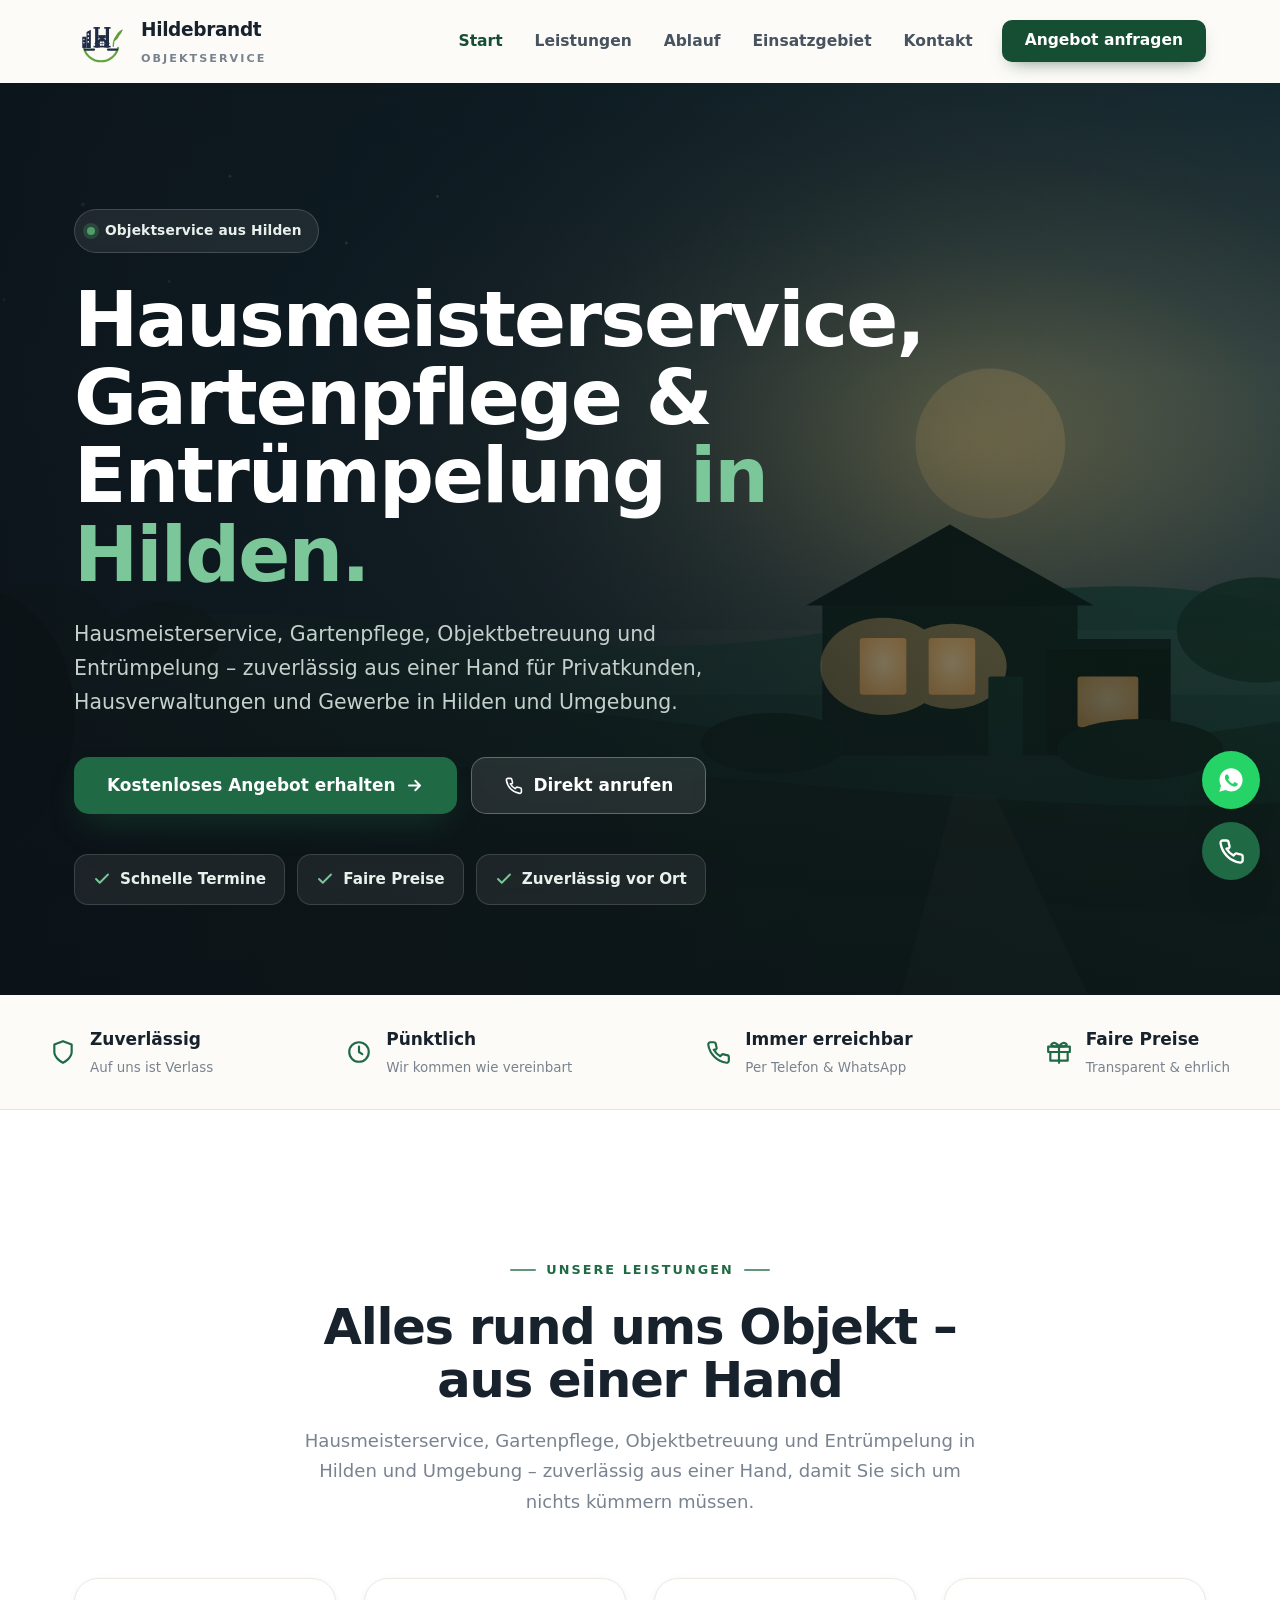
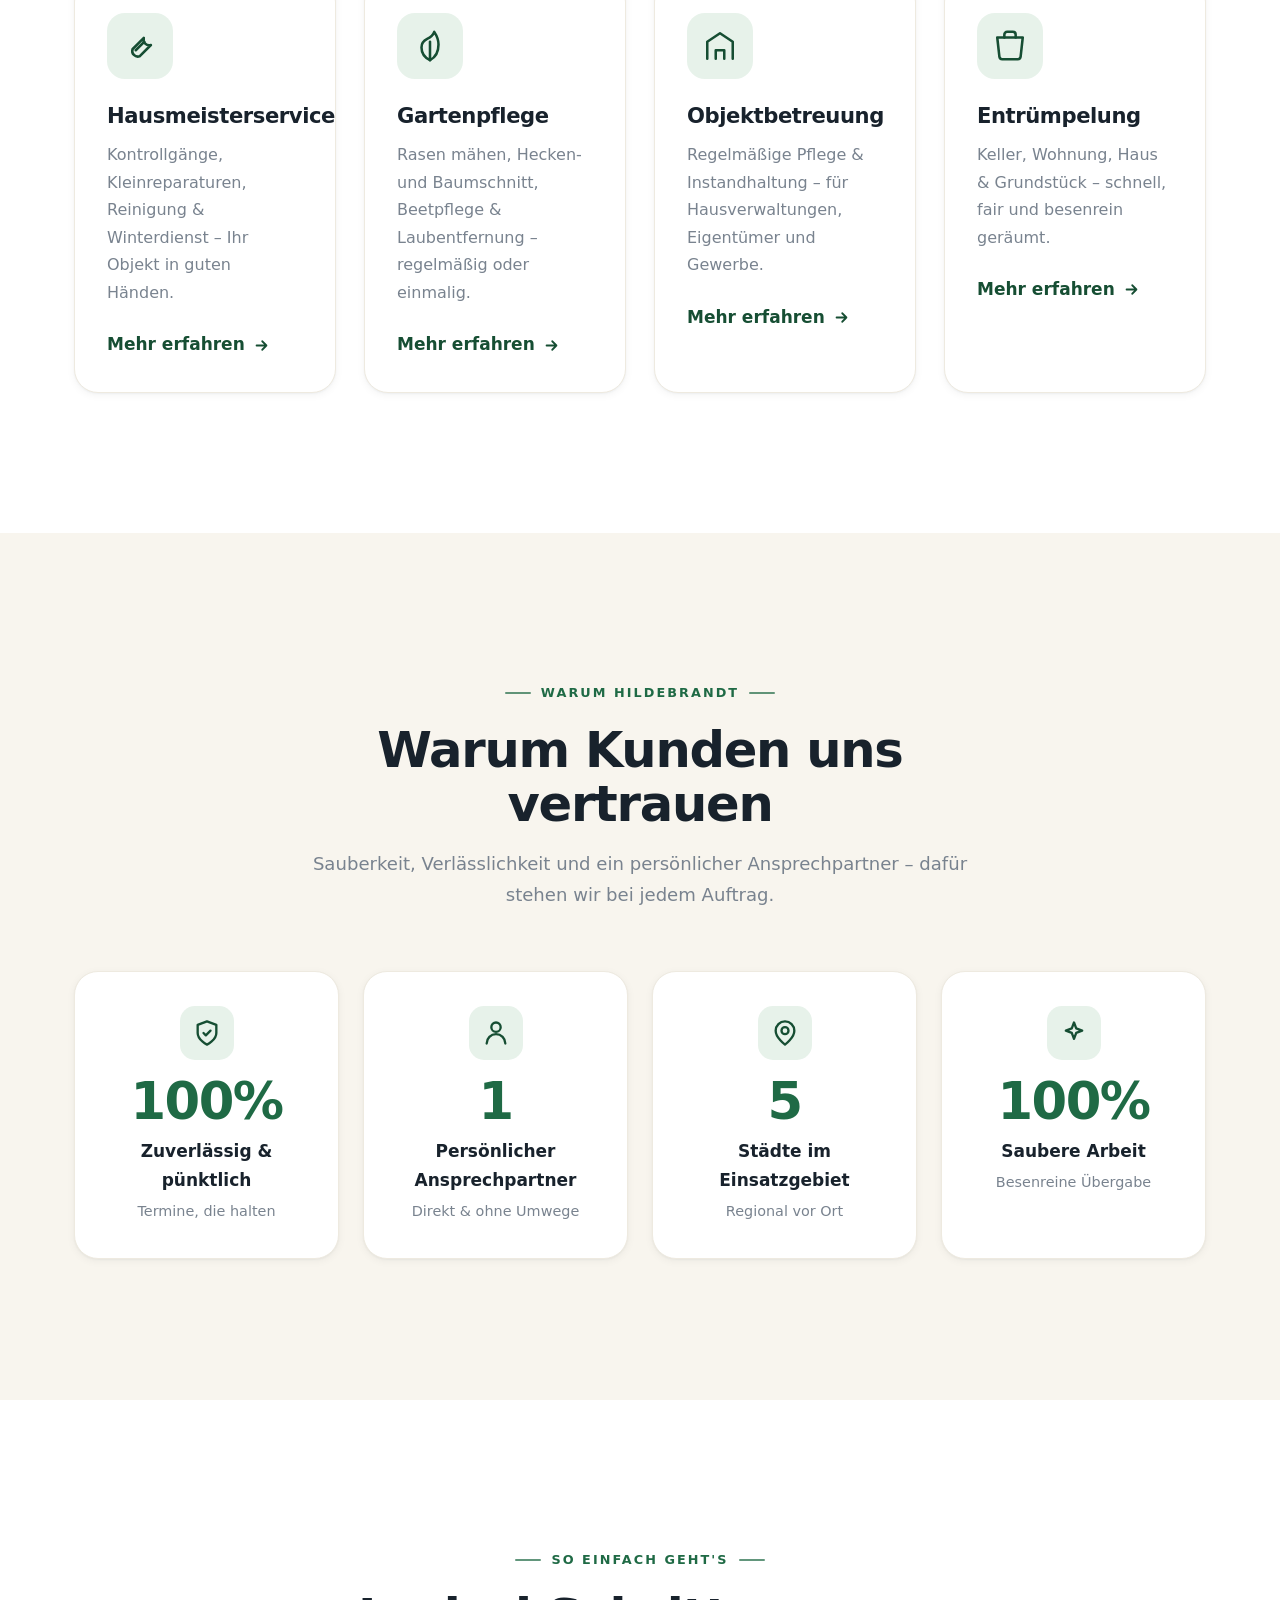
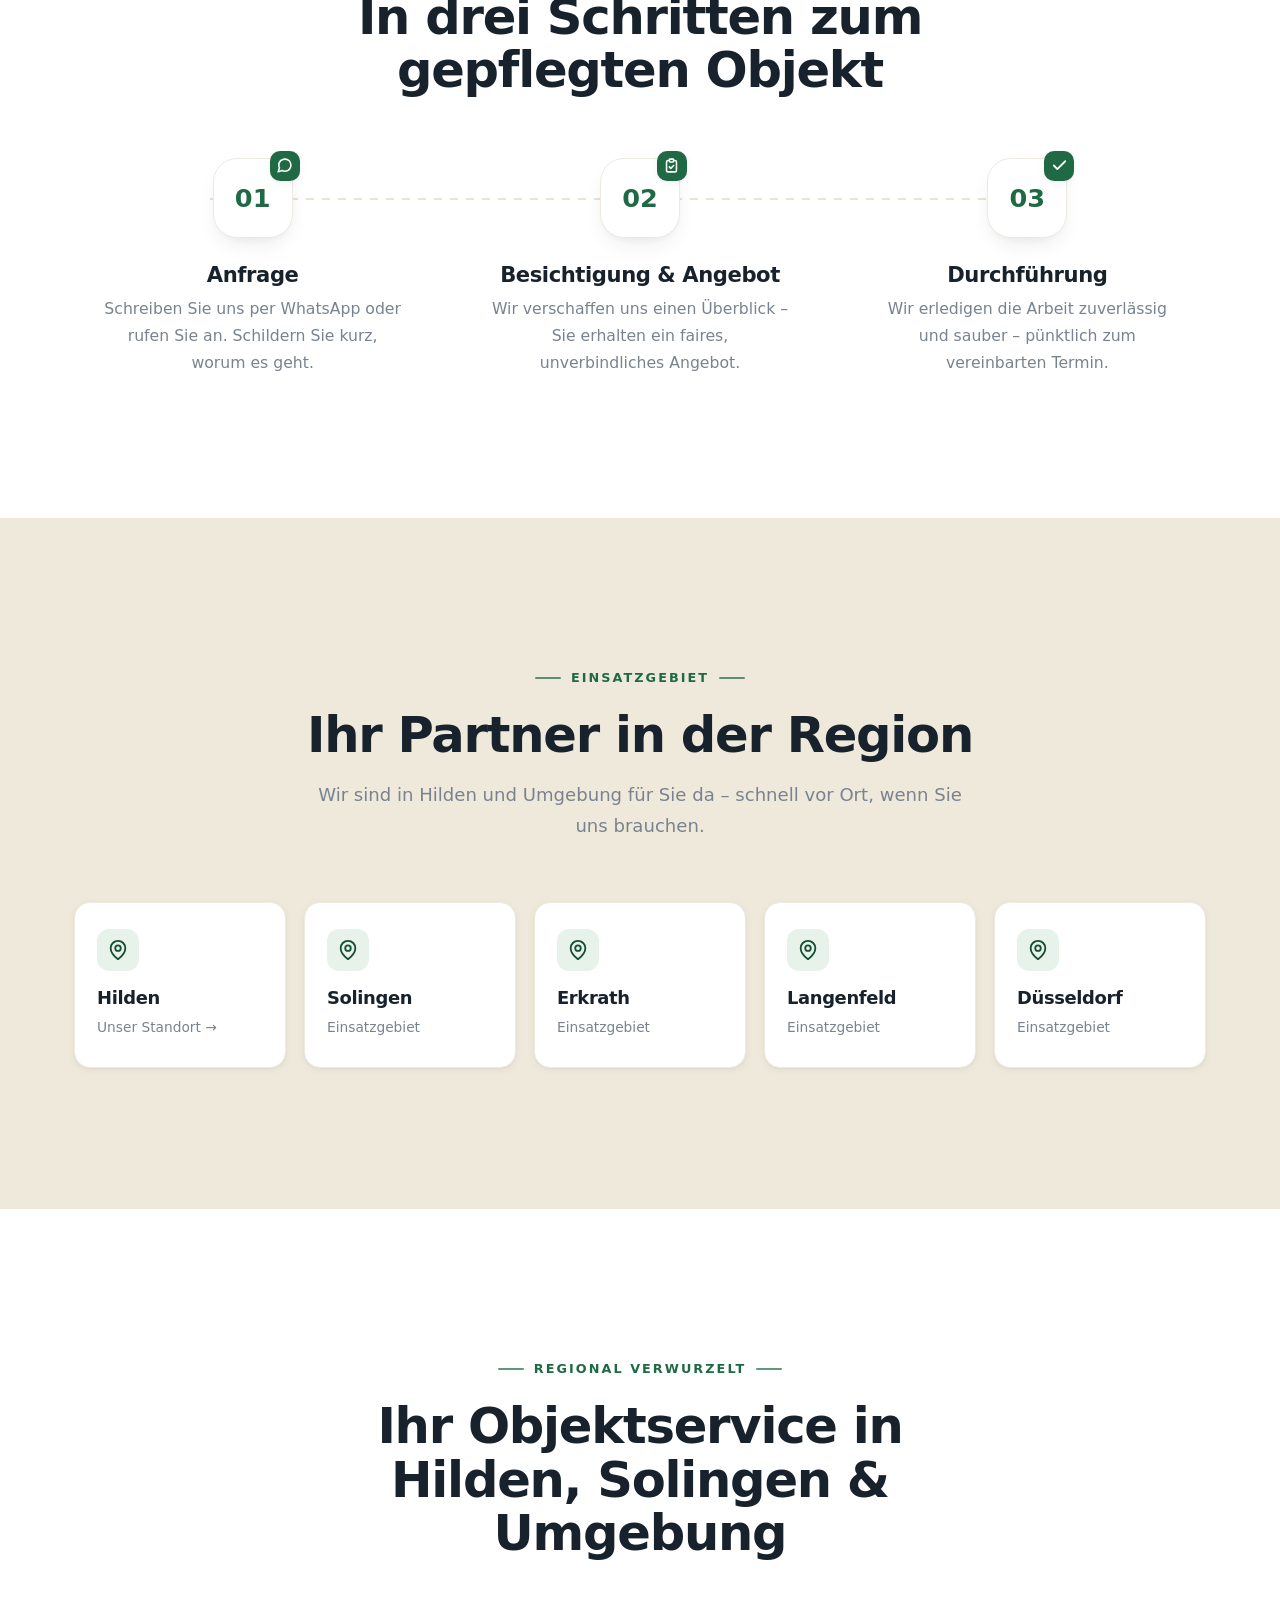
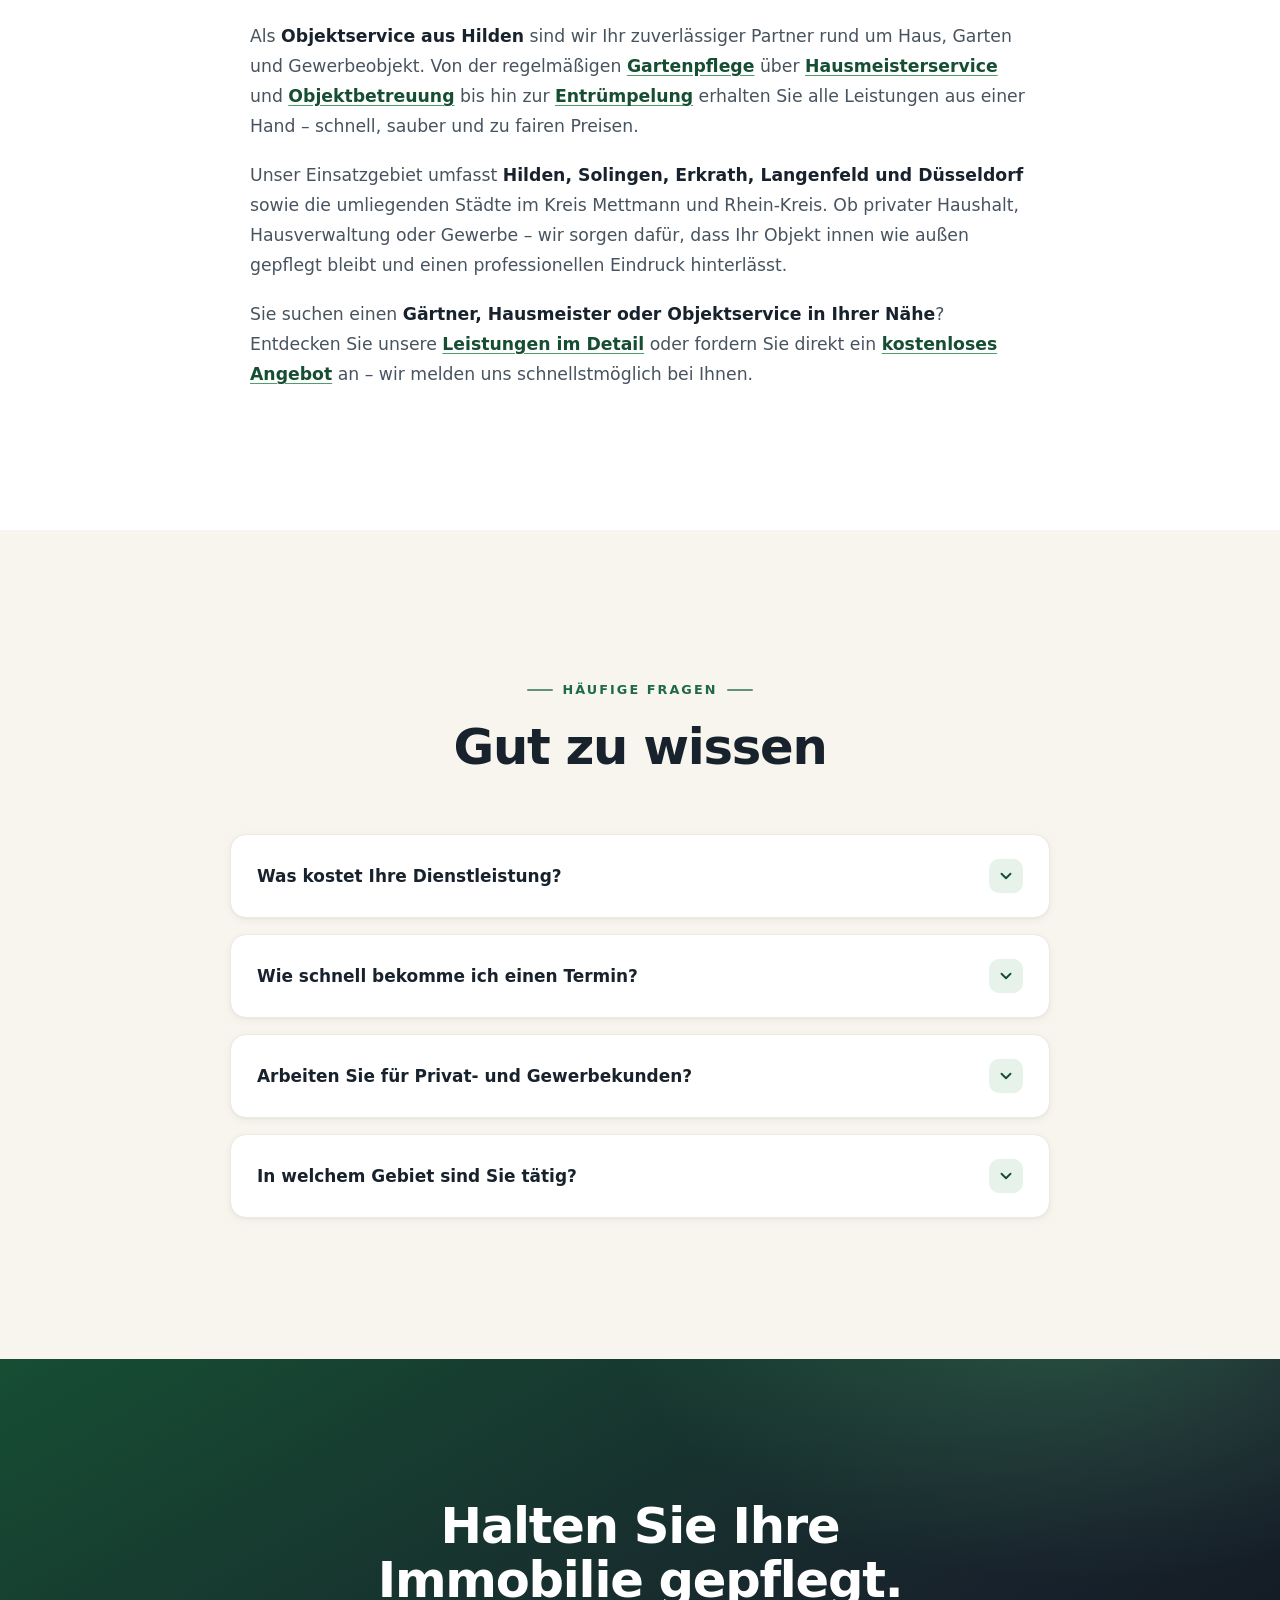
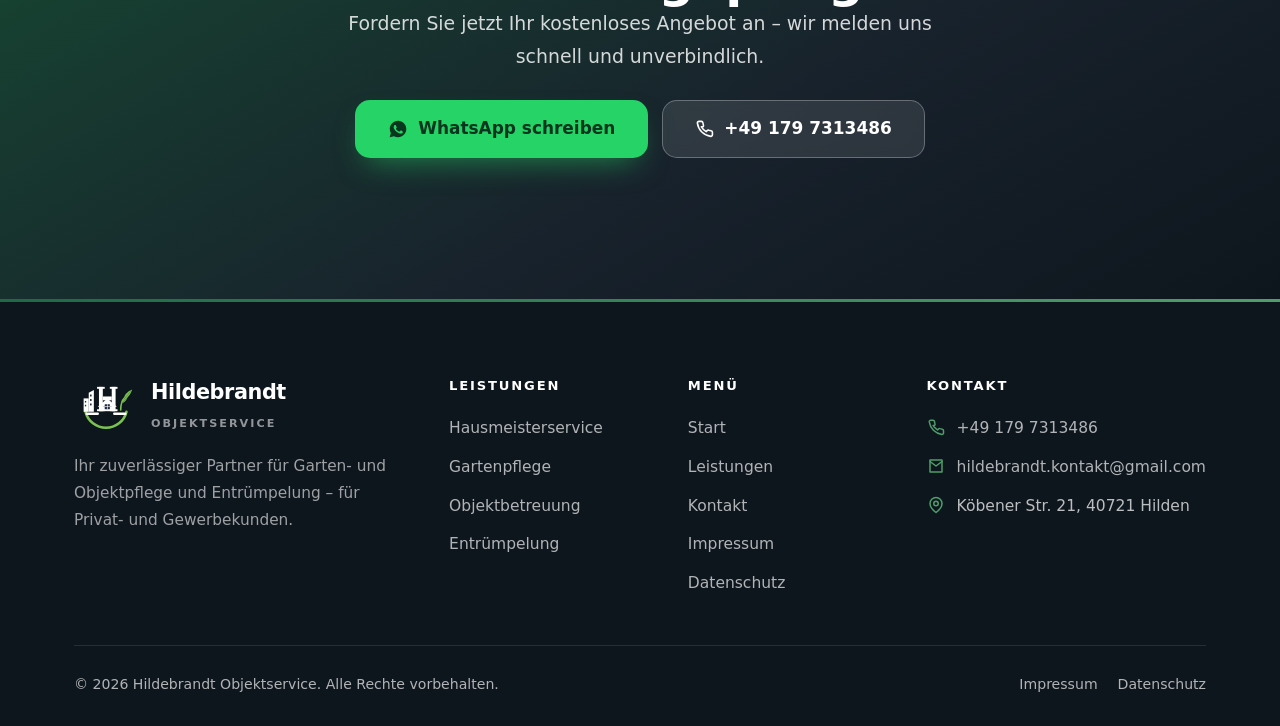
==== commit 2e6ec4a3: "Ortsseite Hilden + Startseiten-H1 um Gartenpflege & Entrümpelung erweitert - Neue lokale Landingpage" ====
--- a/index.html
+++ b/index.html
@@ -205,7 +205,7 @@
     <div class="container">
       <div class="hero__inner reveal">
         <span class="badge"><span class="dot"></span> Objektservice aus Hilden</span>
-        <h1>Hausmeisterservice in Hilden – <span class="hl">Ihr Objekt dauerhaft gepflegt.</span></h1>
+        <h1>Hausmeisterservice, Gartenpflege &amp; Entrümpelung <span class="hl">in Hilden.</span></h1>
         <p class="hero__lead">Hausmeisterservice, Gartenpflege, Objektbetreuung und Entrümpelung – zuverlässig aus einer Hand für Privatkunden, Hausverwaltungen und Gewerbe in Hilden und Umgebung.</p>
         <div class="btn-row hero__cta">
           <a class="btn btn--primary btn--lg" href="/kontakt">
@@ -362,7 +362,7 @@
         <p class="narrow">Wir sind in Hilden und Umgebung für Sie da – schnell vor Ort, wenn Sie uns brauchen.</p>
       </div>
       <div class="region-grid reveal">
-        <div class="region-card"><div class="region-card__pin"><svg viewBox="0 0 24 24" fill="none" stroke="currentColor" stroke-width="2" stroke-linecap="round" stroke-linejoin="round"><path d="M20 10c0 6-8 12-8 12s-8-6-8-12a8 8 0 0 1 16 0Z"/><circle cx="12" cy="10" r="3"/></svg></div><h3>Hilden</h3><span>Unser Standort</span></div>
+        <a href="/objektservice-hilden" class="region-card"><div class="region-card__pin"><svg viewBox="0 0 24 24" fill="none" stroke="currentColor" stroke-width="2" stroke-linecap="round" stroke-linejoin="round"><path d="M20 10c0 6-8 12-8 12s-8-6-8-12a8 8 0 0 1 16 0Z"/><circle cx="12" cy="10" r="3"/></svg></div><h3>Hilden</h3><span>Unser Standort &rarr;</span></a>
         <div class="region-card"><div class="region-card__pin"><svg viewBox="0 0 24 24" fill="none" stroke="currentColor" stroke-width="2" stroke-linecap="round" stroke-linejoin="round"><path d="M20 10c0 6-8 12-8 12s-8-6-8-12a8 8 0 0 1 16 0Z"/><circle cx="12" cy="10" r="3"/></svg></div><h3>Solingen</h3><span>Einsatzgebiet</span></div>
         <div class="region-card"><div class="region-card__pin"><svg viewBox="0 0 24 24" fill="none" stroke="currentColor" stroke-width="2" stroke-linecap="round" stroke-linejoin="round"><path d="M20 10c0 6-8 12-8 12s-8-6-8-12a8 8 0 0 1 16 0Z"/><circle cx="12" cy="10" r="3"/></svg></div><h3>Erkrath</h3><span>Einsatzgebiet</span></div>
         <div class="region-card"><div class="region-card__pin"><svg viewBox="0 0 24 24" fill="none" stroke="currentColor" stroke-width="2" stroke-linecap="round" stroke-linejoin="round"><path d="M20 10c0 6-8 12-8 12s-8-6-8-12a8 8 0 0 1 16 0Z"/><circle cx="12" cy="10" r="3"/></svg></div><h3>Langenfeld</h3><span>Einsatzgebiet</span></div>
--- a/css/style.css
+++ b/css/style.css
@@ -180,7 +180,7 @@
   font-size: .86rem; font-weight: 600; letter-spacing: .01em; margin-bottom: 28px;
 }
 .hero .badge .dot { width: 8px; height: 8px; border-radius: 50%; background: var(--leaf); box-shadow: 0 0 0 4px rgba(79,158,106,.25); }
-.hero h1 { color: #fff; margin-bottom: 24px; max-width: 15ch; }
+.hero h1 { color: #fff; margin-bottom: 24px; max-width: 20ch; }
 .hero h1 .hl { color: #7cc79a; }
 .hero__lead { font-size: clamp(1.08rem, 1.6vw, 1.3rem); color: #c5d0cb; max-width: 56ch; margin-bottom: 38px; line-height: 1.65; }
 .hero__cta { margin-bottom: 40px; }
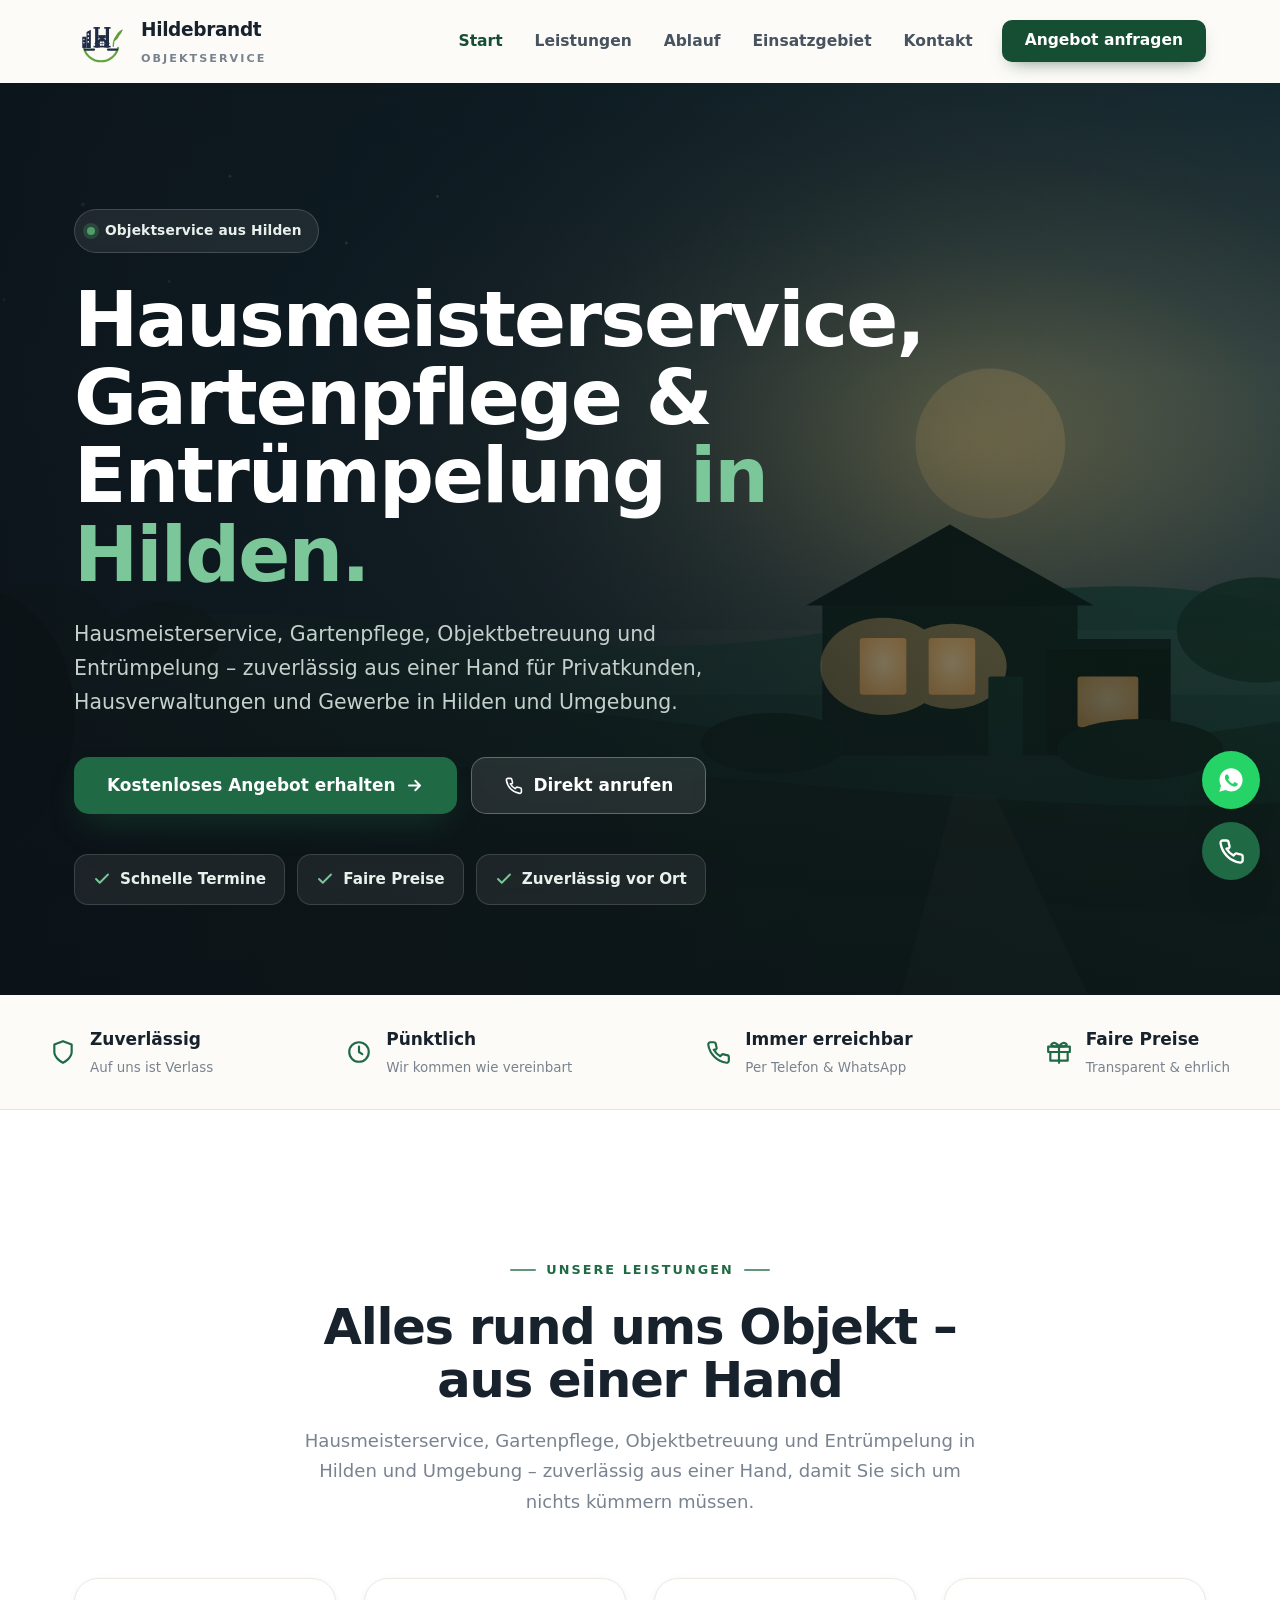
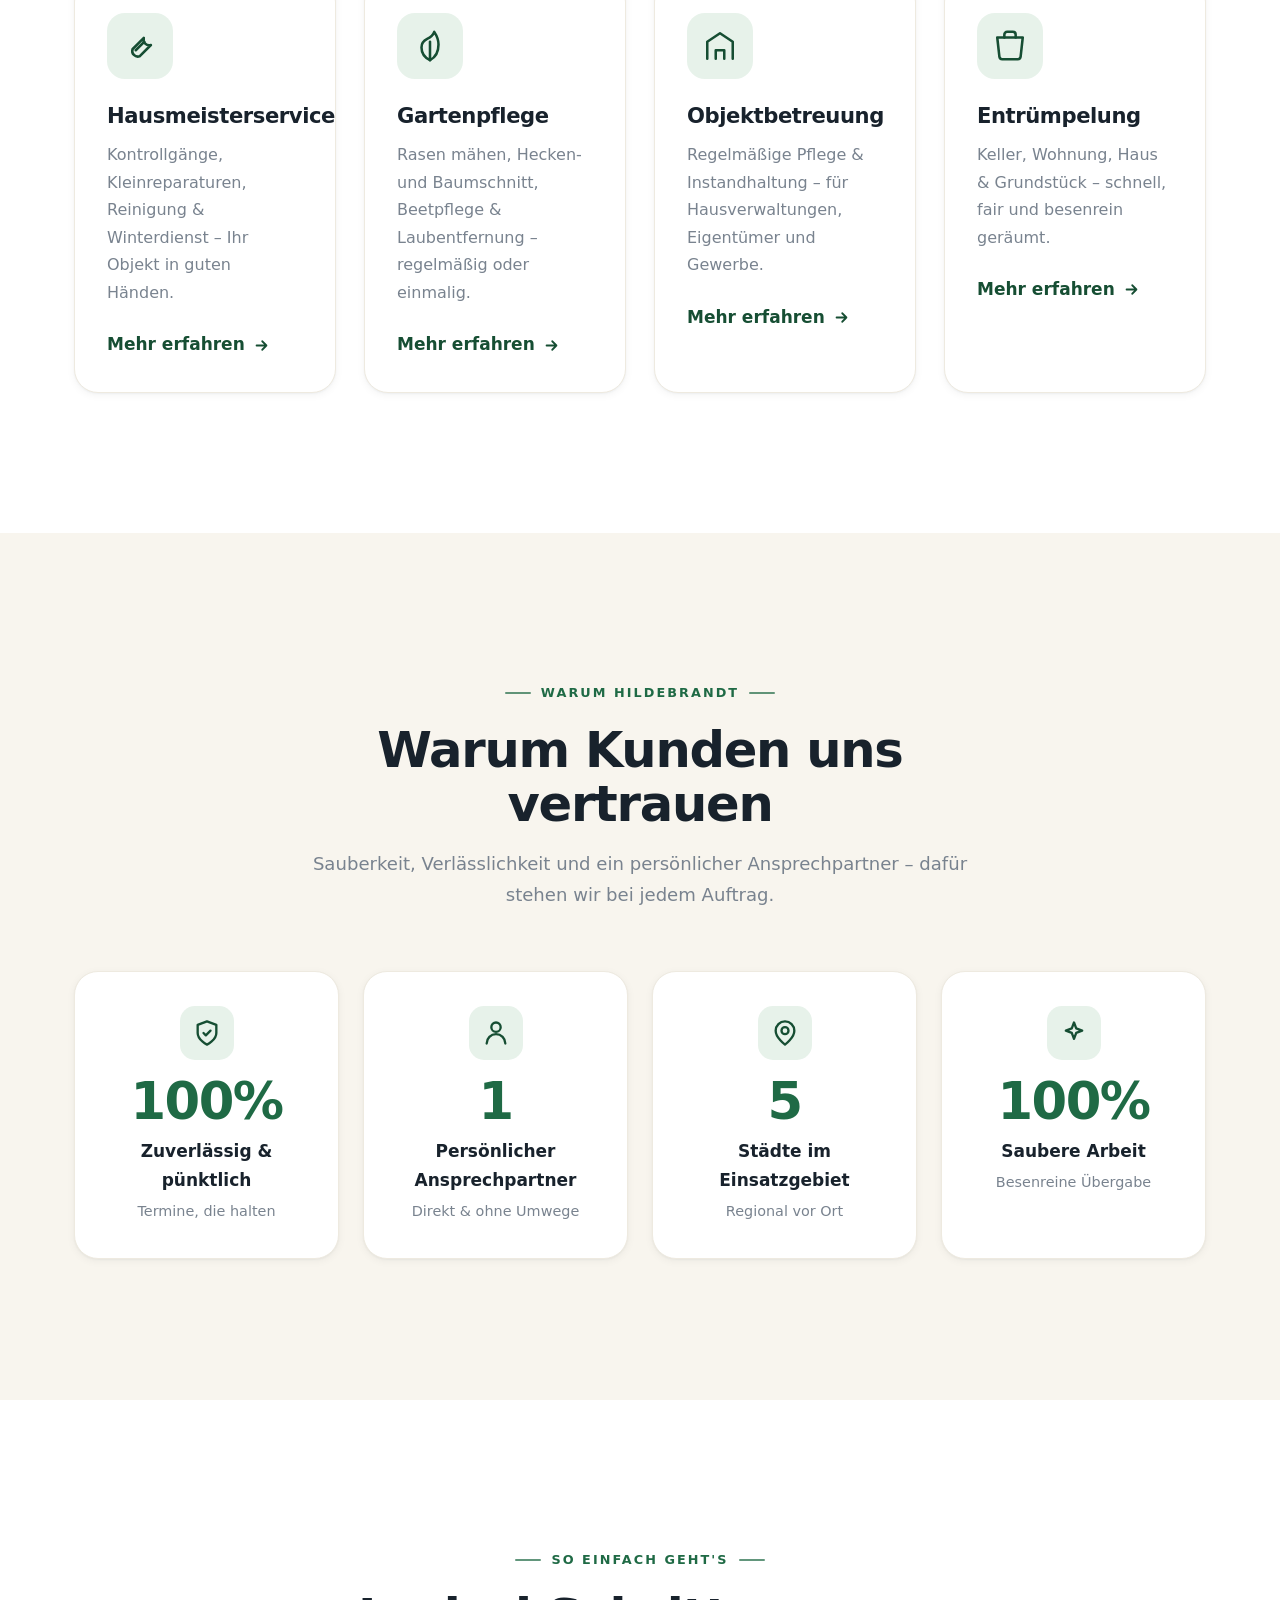
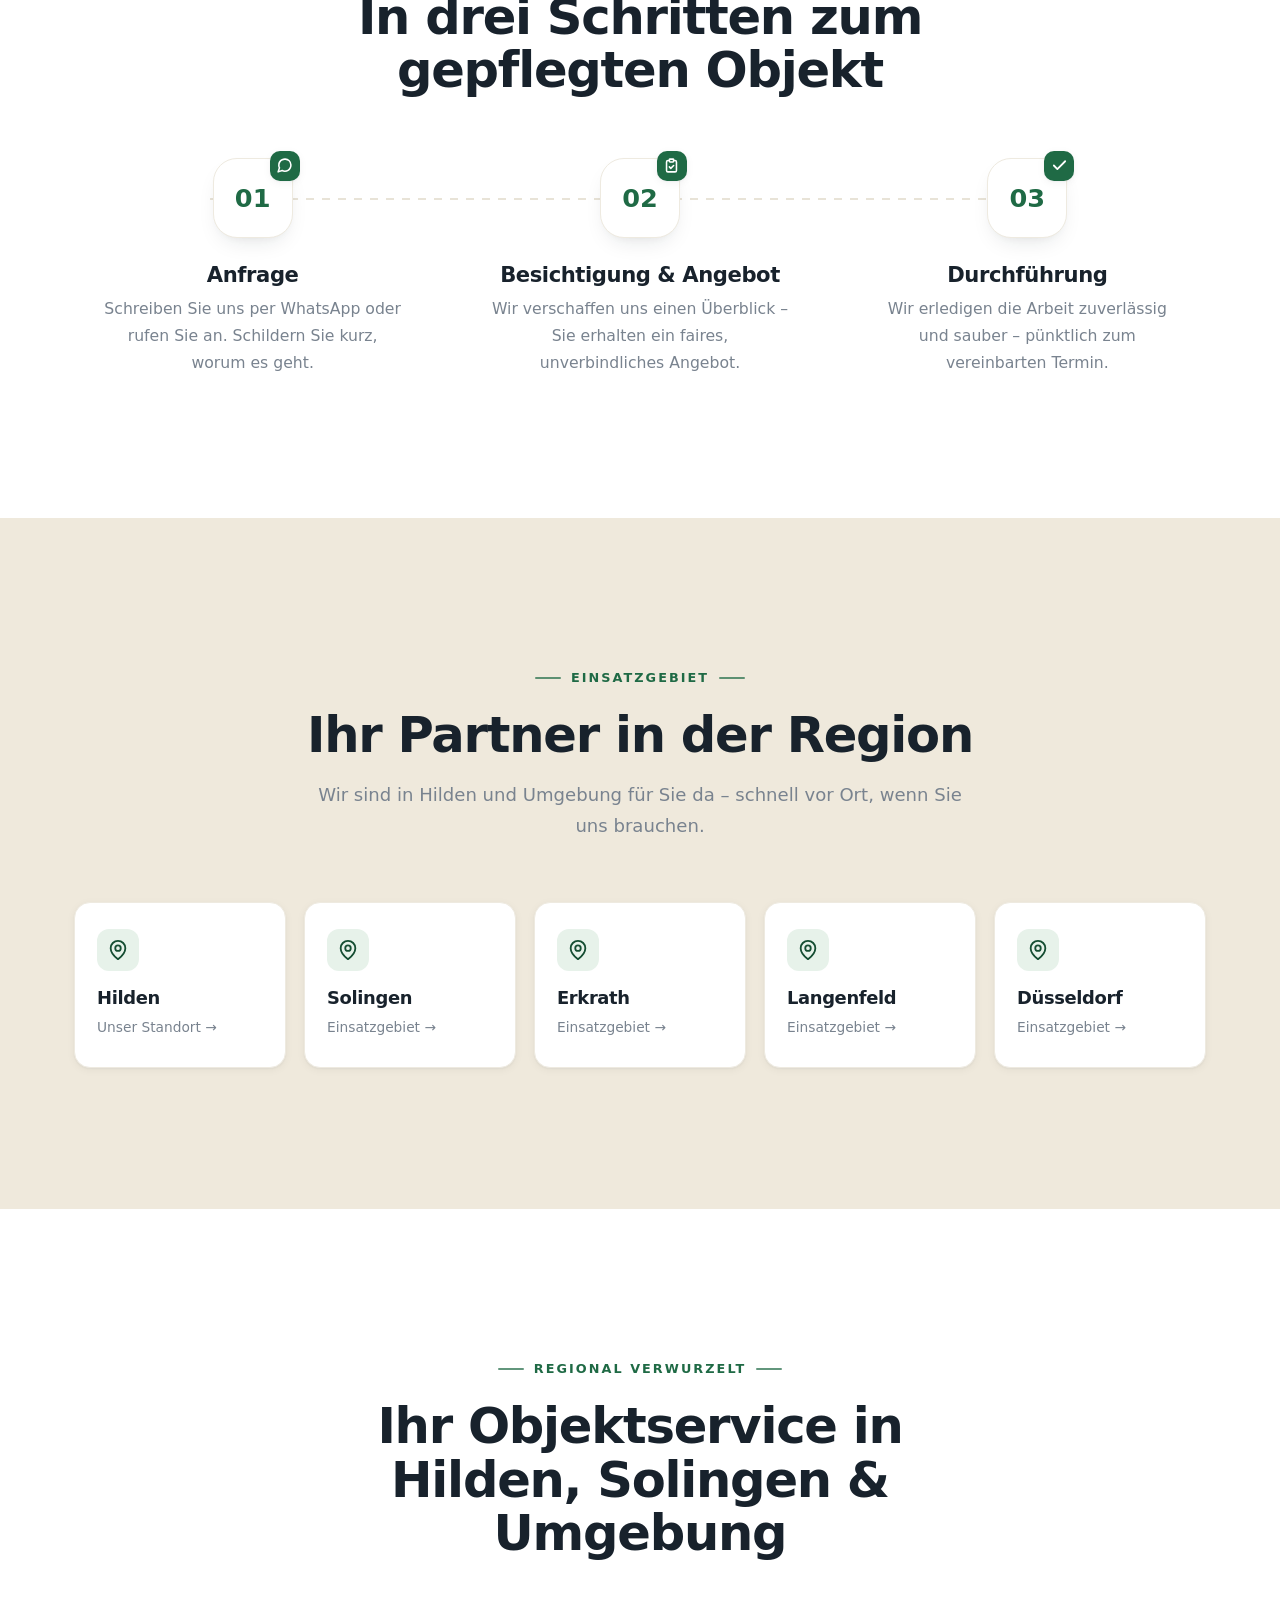
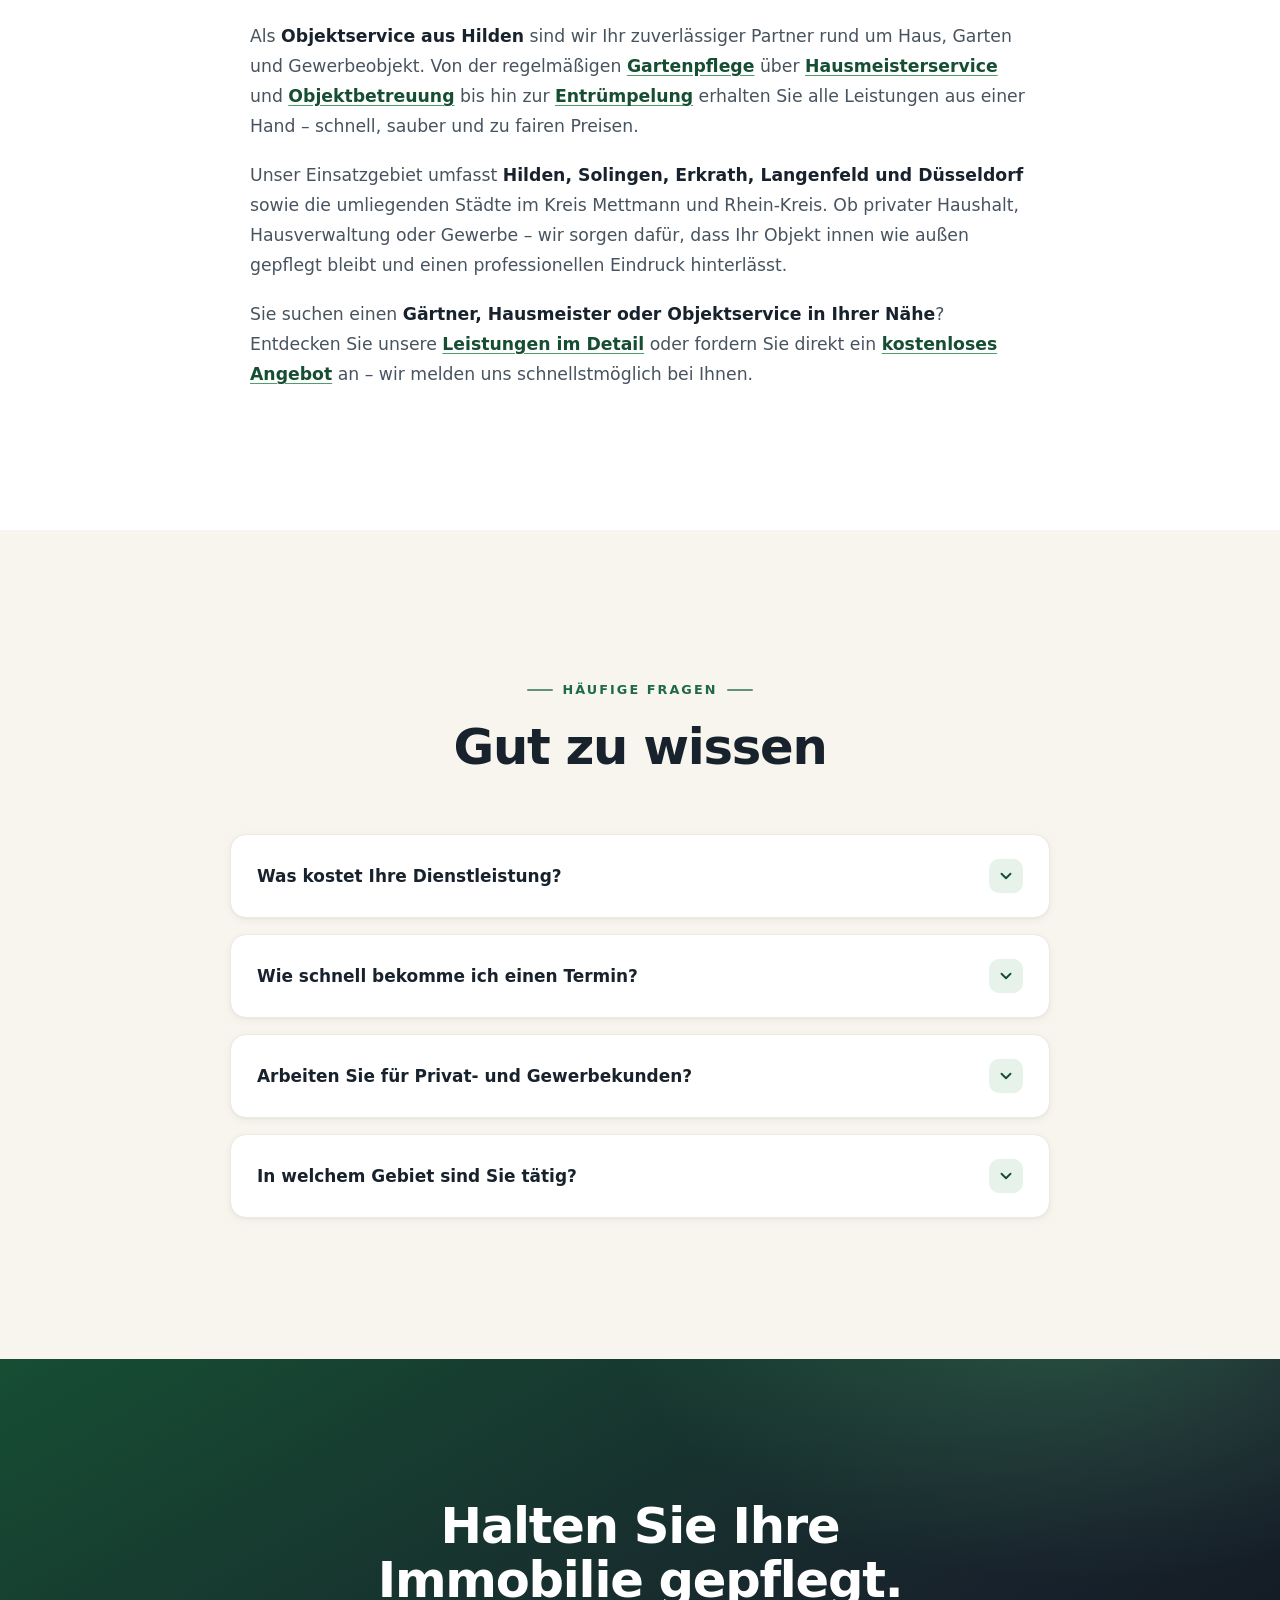
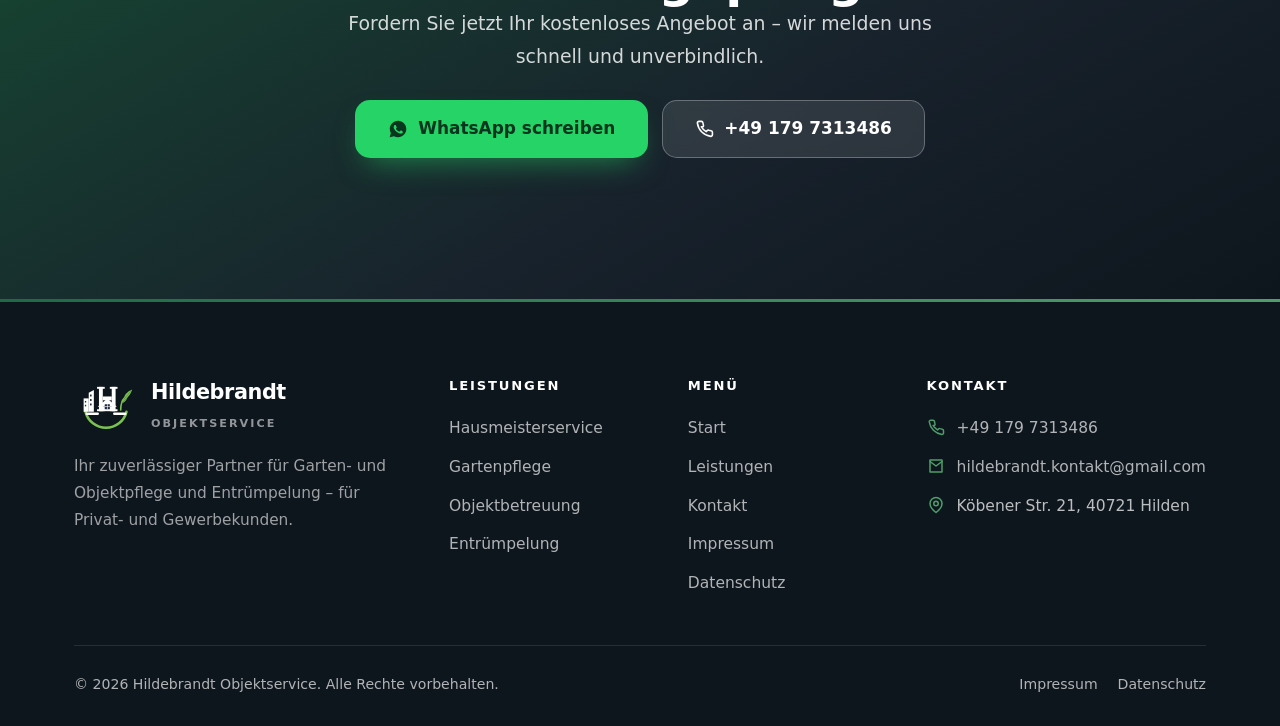
==== commit 31e988ba: "Lokale Landingpages für alle Einsatzorte + H1 & Sitemap erweitern - Neue Standort-Seiten: Solingen, " ====
--- a/index.html
+++ b/index.html
@@ -363,10 +363,10 @@
       </div>
       <div class="region-grid reveal">
         <a href="/objektservice-hilden" class="region-card"><div class="region-card__pin"><svg viewBox="0 0 24 24" fill="none" stroke="currentColor" stroke-width="2" stroke-linecap="round" stroke-linejoin="round"><path d="M20 10c0 6-8 12-8 12s-8-6-8-12a8 8 0 0 1 16 0Z"/><circle cx="12" cy="10" r="3"/></svg></div><h3>Hilden</h3><span>Unser Standort &rarr;</span></a>
-        <div class="region-card"><div class="region-card__pin"><svg viewBox="0 0 24 24" fill="none" stroke="currentColor" stroke-width="2" stroke-linecap="round" stroke-linejoin="round"><path d="M20 10c0 6-8 12-8 12s-8-6-8-12a8 8 0 0 1 16 0Z"/><circle cx="12" cy="10" r="3"/></svg></div><h3>Solingen</h3><span>Einsatzgebiet</span></div>
-        <div class="region-card"><div class="region-card__pin"><svg viewBox="0 0 24 24" fill="none" stroke="currentColor" stroke-width="2" stroke-linecap="round" stroke-linejoin="round"><path d="M20 10c0 6-8 12-8 12s-8-6-8-12a8 8 0 0 1 16 0Z"/><circle cx="12" cy="10" r="3"/></svg></div><h3>Erkrath</h3><span>Einsatzgebiet</span></div>
-        <div class="region-card"><div class="region-card__pin"><svg viewBox="0 0 24 24" fill="none" stroke="currentColor" stroke-width="2" stroke-linecap="round" stroke-linejoin="round"><path d="M20 10c0 6-8 12-8 12s-8-6-8-12a8 8 0 0 1 16 0Z"/><circle cx="12" cy="10" r="3"/></svg></div><h3>Langenfeld</h3><span>Einsatzgebiet</span></div>
-        <div class="region-card"><div class="region-card__pin"><svg viewBox="0 0 24 24" fill="none" stroke="currentColor" stroke-width="2" stroke-linecap="round" stroke-linejoin="round"><path d="M20 10c0 6-8 12-8 12s-8-6-8-12a8 8 0 0 1 16 0Z"/><circle cx="12" cy="10" r="3"/></svg></div><h3>Düsseldorf</h3><span>Einsatzgebiet</span></div>
+        <a href="/objektservice-solingen" class="region-card"><div class="region-card__pin"><svg viewBox="0 0 24 24" fill="none" stroke="currentColor" stroke-width="2" stroke-linecap="round" stroke-linejoin="round"><path d="M20 10c0 6-8 12-8 12s-8-6-8-12a8 8 0 0 1 16 0Z"/><circle cx="12" cy="10" r="3"/></svg></div><h3>Solingen</h3><span>Einsatzgebiet &rarr;</span></a>
+        <a href="/objektservice-erkrath" class="region-card"><div class="region-card__pin"><svg viewBox="0 0 24 24" fill="none" stroke="currentColor" stroke-width="2" stroke-linecap="round" stroke-linejoin="round"><path d="M20 10c0 6-8 12-8 12s-8-6-8-12a8 8 0 0 1 16 0Z"/><circle cx="12" cy="10" r="3"/></svg></div><h3>Erkrath</h3><span>Einsatzgebiet &rarr;</span></a>
+        <a href="/objektservice-langenfeld" class="region-card"><div class="region-card__pin"><svg viewBox="0 0 24 24" fill="none" stroke="currentColor" stroke-width="2" stroke-linecap="round" stroke-linejoin="round"><path d="M20 10c0 6-8 12-8 12s-8-6-8-12a8 8 0 0 1 16 0Z"/><circle cx="12" cy="10" r="3"/></svg></div><h3>Langenfeld</h3><span>Einsatzgebiet &rarr;</span></a>
+        <a href="/objektservice-duesseldorf" class="region-card"><div class="region-card__pin"><svg viewBox="0 0 24 24" fill="none" stroke="currentColor" stroke-width="2" stroke-linecap="round" stroke-linejoin="round"><path d="M20 10c0 6-8 12-8 12s-8-6-8-12a8 8 0 0 1 16 0Z"/><circle cx="12" cy="10" r="3"/></svg></div><h3>Düsseldorf</h3><span>Einsatzgebiet &rarr;</span></a>
       </div>
     </div>
   </section>
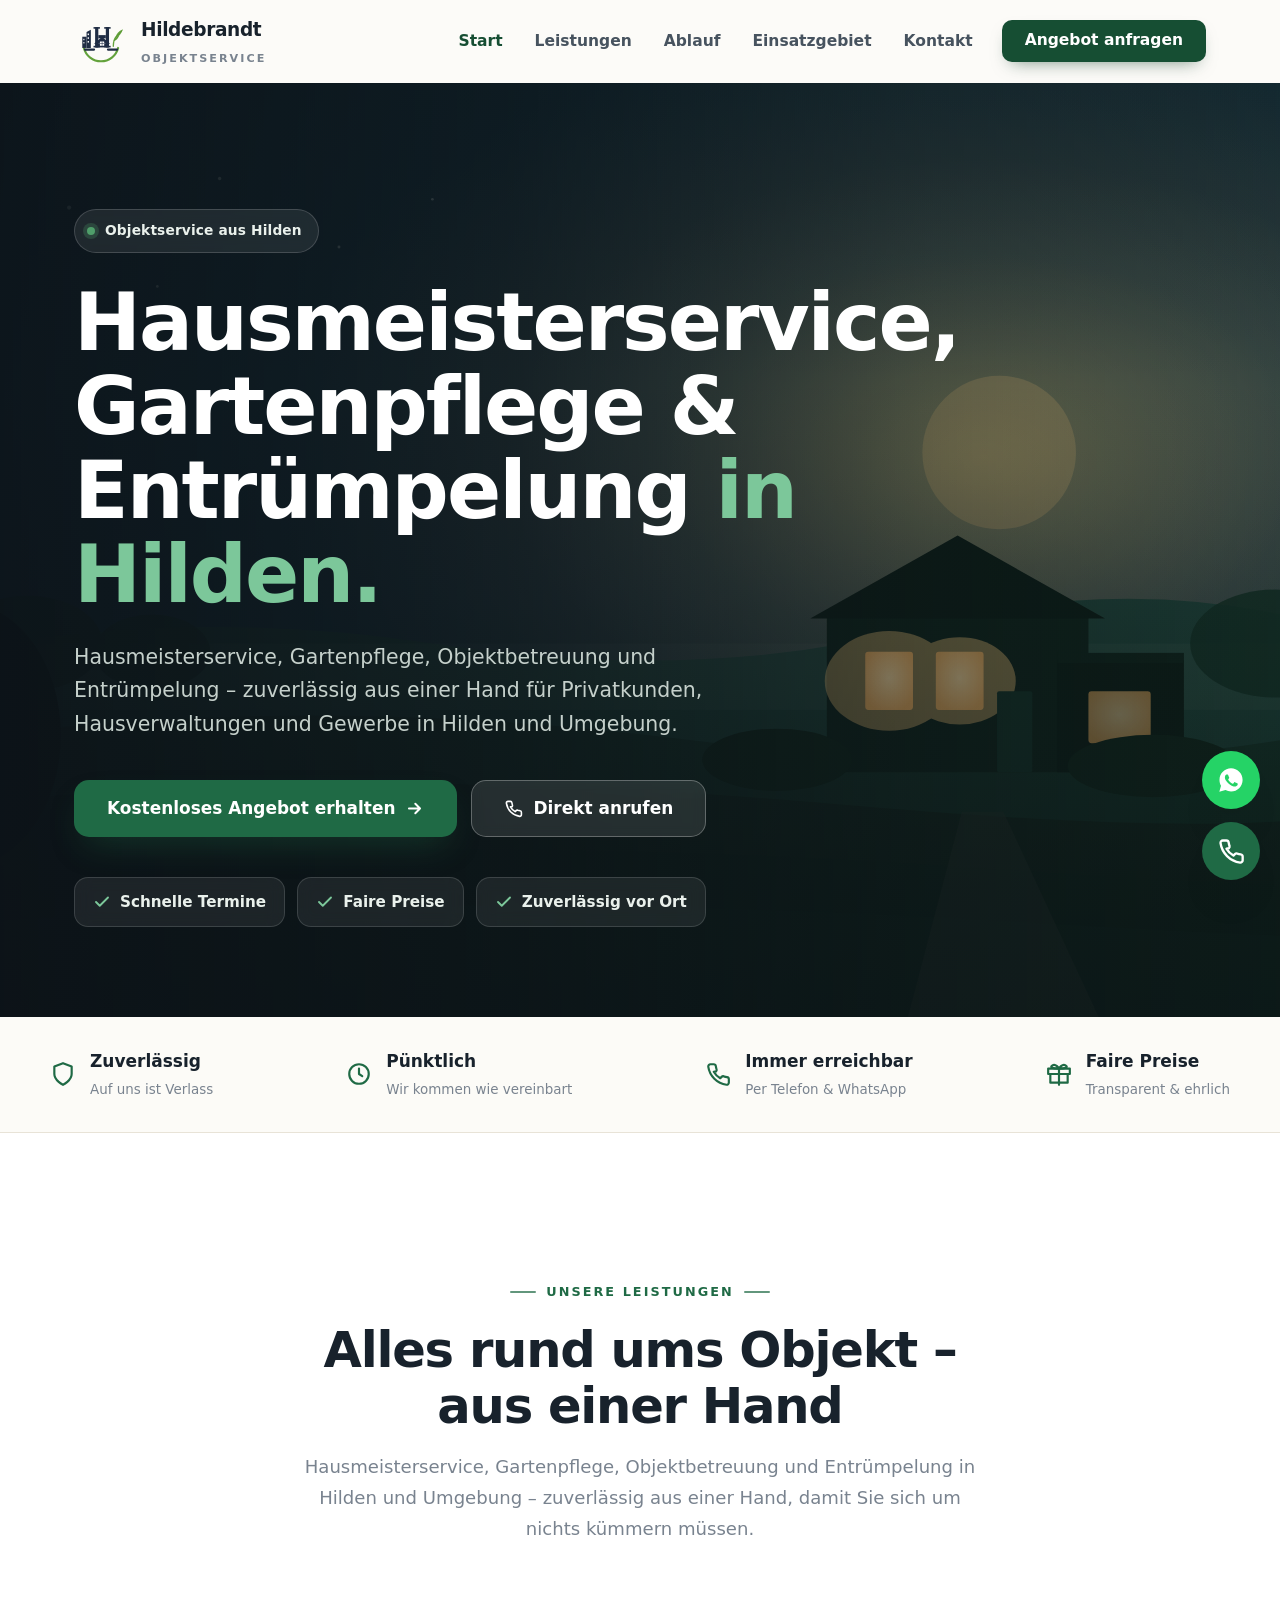
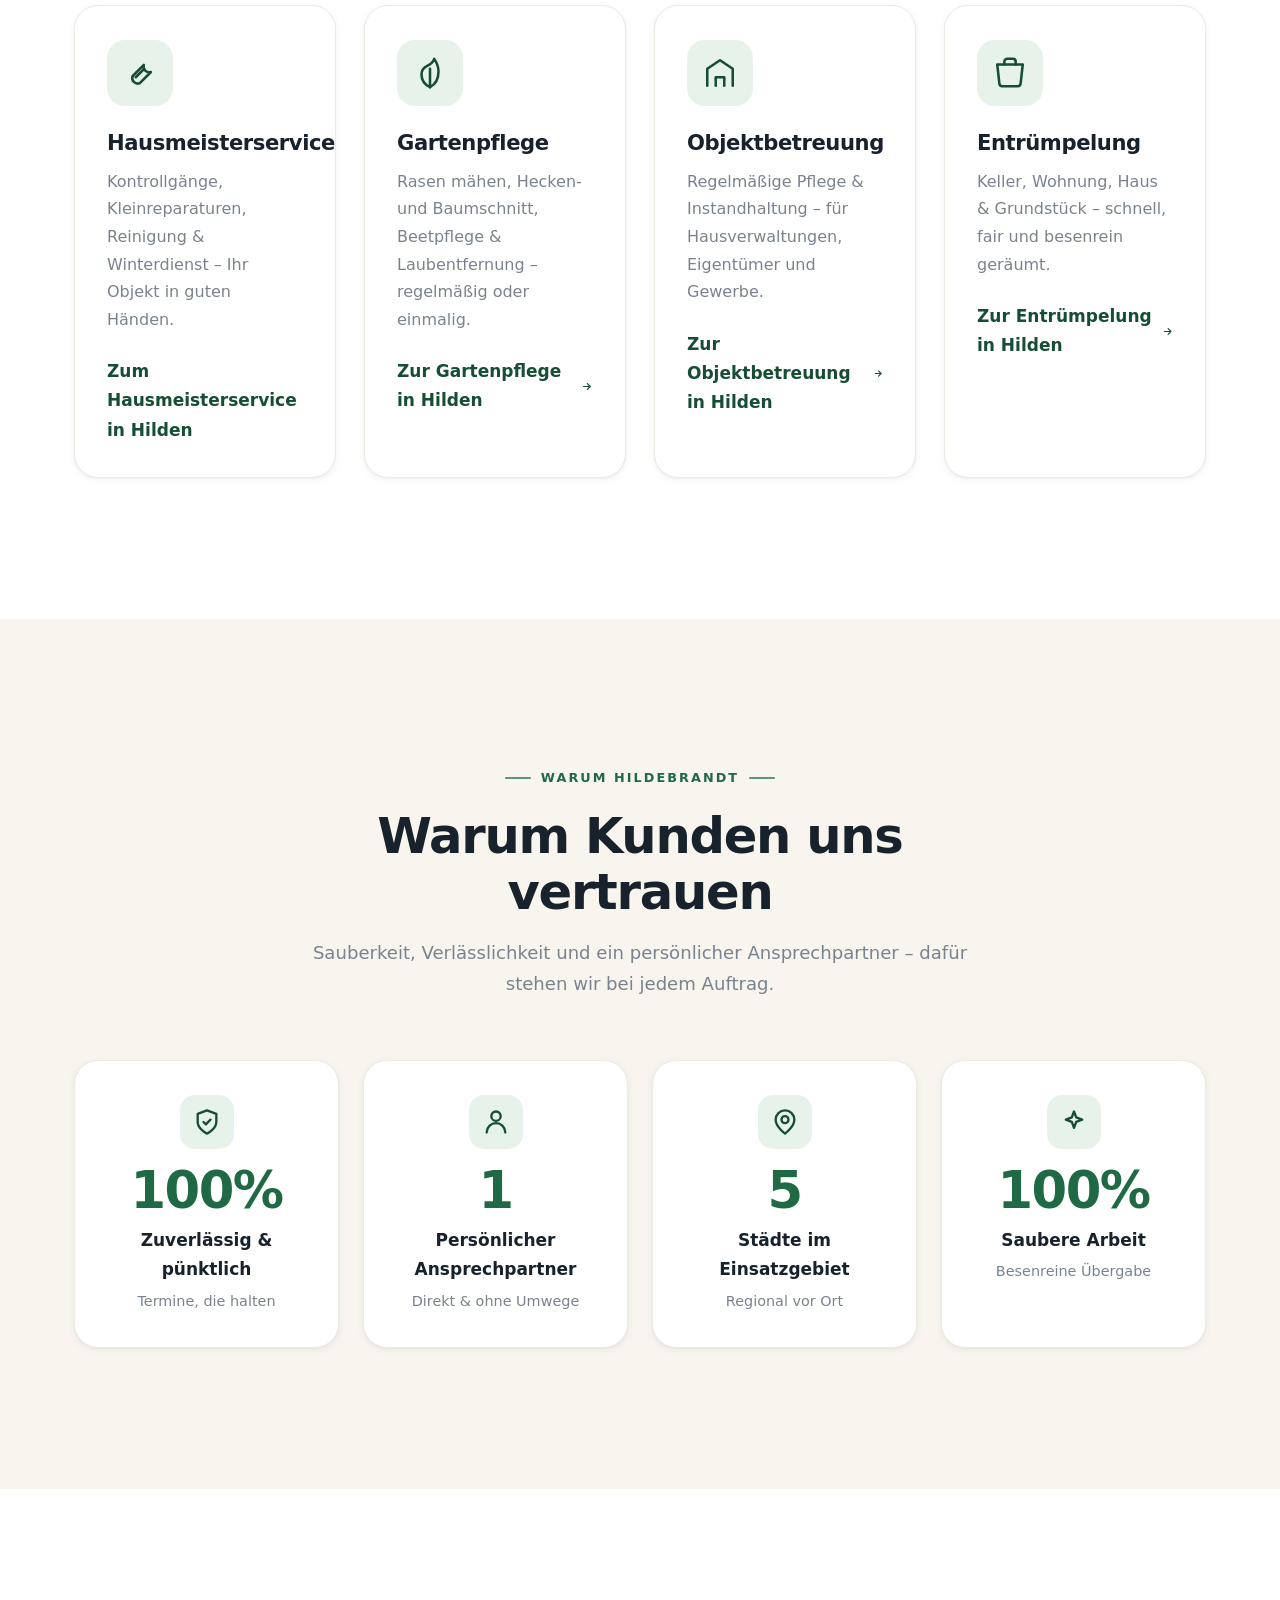
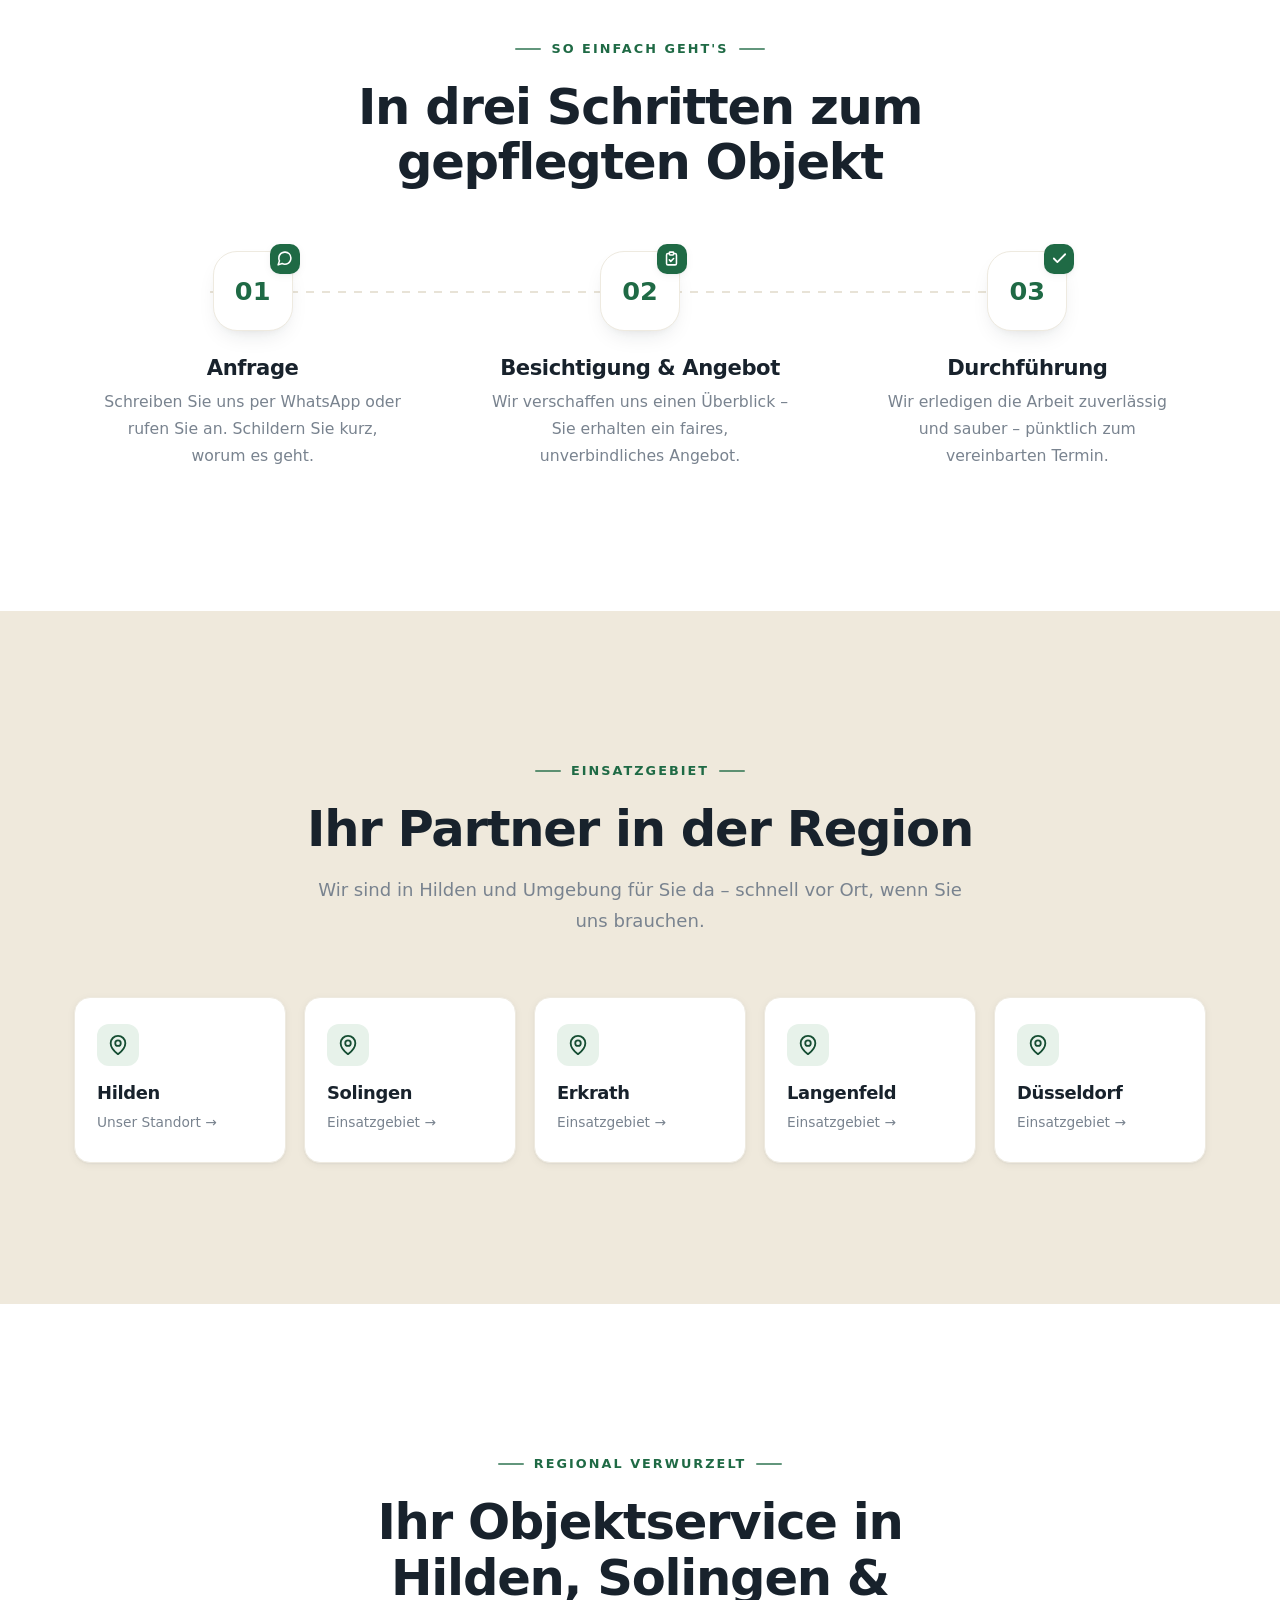
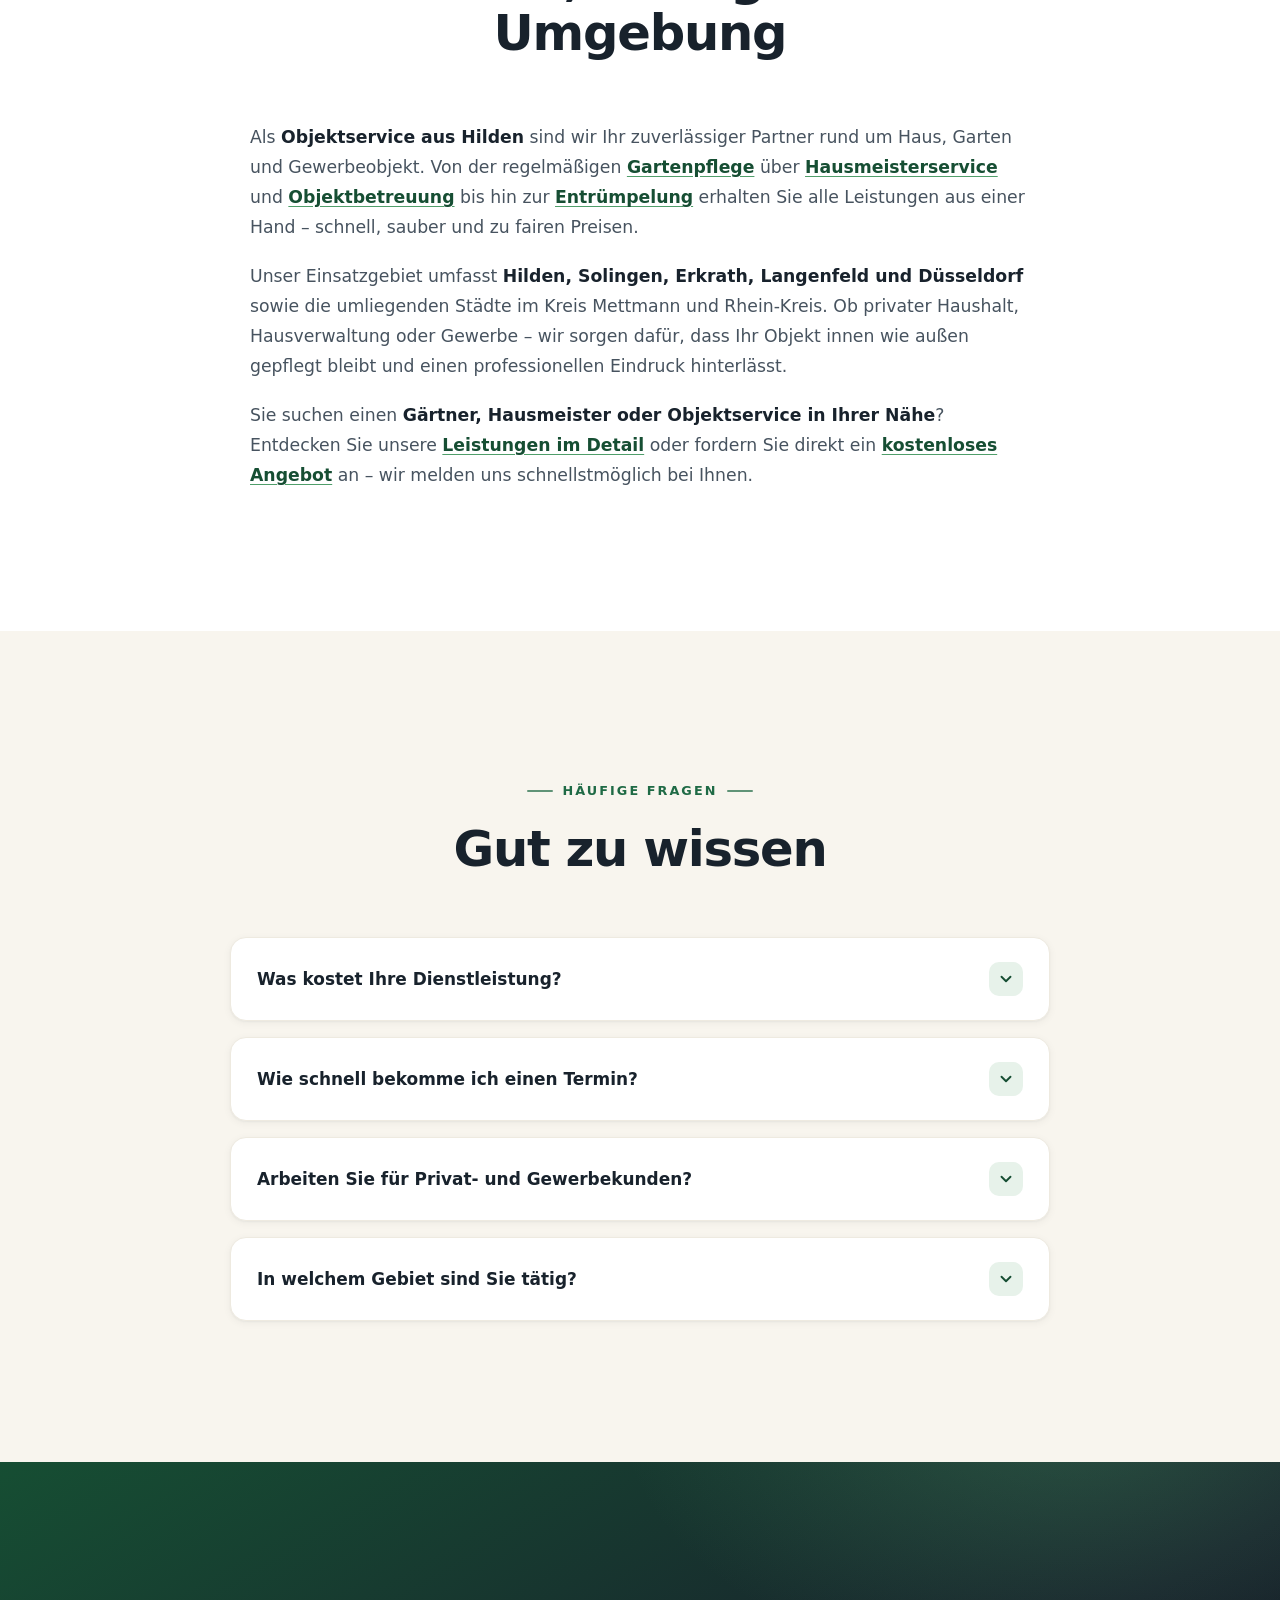
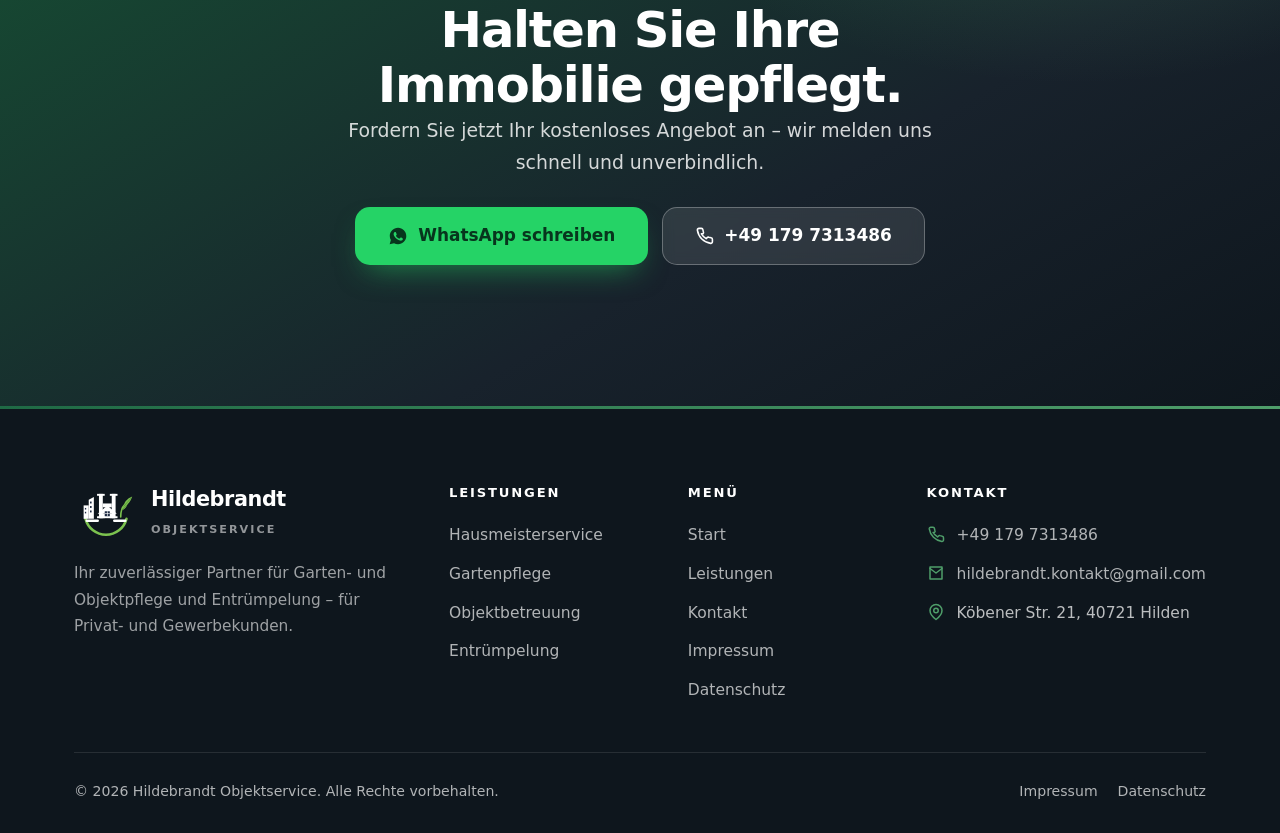
==== commit 30b87ecc: "Beschreibender Ankertext für interne Leistungs-Links Generische Karten-Links ("Mehr erfahren" / "Zur" ====
--- a/index.html
+++ b/index.html
@@ -29,8 +29,8 @@
   <!-- Lokales SEO (Geo) -->
   <meta name="geo.region" content="DE-NW" />
   <meta name="geo.placename" content="Hilden" />
-  <meta name="geo.position" content="51.1687;6.9390" />
-  <meta name="ICBM" content="51.1687, 6.9390" />
+  <meta name="geo.position" content="51.1863056;6.9197073" />
+  <meta name="ICBM" content="51.1863056, 6.9197073" />
 
   <link rel="stylesheet" href="css/style.css" />
   <link rel="icon" href="/assets/favicon.svg" type="image/svg+xml" />
@@ -64,7 +64,7 @@
       "addressRegion": "Nordrhein-Westfalen",
       "addressCountry": "DE"
     },
-    "geo": { "@type": "GeoCoordinates", "latitude": 51.1687, "longitude": 6.9390 },
+    "geo": { "@type": "GeoCoordinates", "latitude": 51.1863056, "longitude": 6.9197073 },
     "hasMap": "https://www.google.com/maps?q=K%C3%B6bener+Str.+21,+40721+Hilden",
     "areaServed": [
       { "@type": "City", "name": "Hilden" },
@@ -262,28 +262,28 @@
           <div class="card__icon"><svg viewBox="0 0 24 24" fill="none" stroke="currentColor" stroke-width="1.8" stroke-linecap="round" stroke-linejoin="round"><path d="M14.7 6.3a4 4 0 0 0 5 5l-8 8a4 4 0 0 1-5-5l8-8Z"/><path d="m9 15 6-6"/></svg></div>
           <h3>Hausmeisterservice</h3>
           <p>Kontrollgänge, Kleinreparaturen, Reinigung &amp; Winterdienst – Ihr Objekt in guten Händen.</p>
-          <a href="/hausmeisterservice" class="card__link">Mehr erfahren <svg viewBox="0 0 24 24" fill="none" stroke="currentColor" stroke-width="2.5" stroke-linecap="round" stroke-linejoin="round"><path d="M5 12h14M13 6l6 6-6 6"/></svg></a>
+          <a href="/hausmeisterservice" class="card__link">Zum Hausmeisterservice in Hilden <svg viewBox="0 0 24 24" fill="none" stroke="currentColor" stroke-width="2.5" stroke-linecap="round" stroke-linejoin="round"><path d="M5 12h14M13 6l6 6-6 6"/></svg></a>
         </article>
 
         <article class="card card--feature reveal" data-delay="1">
           <div class="card__icon"><svg viewBox="0 0 24 24" fill="none" stroke="currentColor" stroke-width="1.8" stroke-linecap="round" stroke-linejoin="round"><path d="M12 22c4-2 6-6 6-11 0-3-1-6-3-9-1 3-3 4-5 5s-4 3-4 6c0 4 2 7 6 9Z"/><path d="M12 22V9"/></svg></div>
           <h3>Gartenpflege</h3>
           <p>Rasen mähen, Hecken- und Baumschnitt, Beetpflege &amp; Laubentfernung – regelmäßig oder einmalig.</p>
-          <a href="/gartenpflege" class="card__link">Mehr erfahren <svg viewBox="0 0 24 24" fill="none" stroke="currentColor" stroke-width="2.5" stroke-linecap="round" stroke-linejoin="round"><path d="M5 12h14M13 6l6 6-6 6"/></svg></a>
+          <a href="/gartenpflege" class="card__link">Zur Gartenpflege in Hilden <svg viewBox="0 0 24 24" fill="none" stroke="currentColor" stroke-width="2.5" stroke-linecap="round" stroke-linejoin="round"><path d="M5 12h14M13 6l6 6-6 6"/></svg></a>
         </article>
 
         <article class="card card--feature reveal" data-delay="2">
           <div class="card__icon"><svg viewBox="0 0 24 24" fill="none" stroke="currentColor" stroke-width="1.8" stroke-linecap="round" stroke-linejoin="round"><path d="M3 21V9l9-6 9 6v12"/><path d="M9 21v-6h6v6"/></svg></div>
           <h3>Objektbetreuung</h3>
           <p>Regelmäßige Pflege &amp; Instandhaltung – für Hausverwaltungen, Eigentümer und Gewerbe.</p>
-          <a href="/objektbetreuung" class="card__link">Mehr erfahren <svg viewBox="0 0 24 24" fill="none" stroke="currentColor" stroke-width="2.5" stroke-linecap="round" stroke-linejoin="round"><path d="M5 12h14M13 6l6 6-6 6"/></svg></a>
+          <a href="/objektbetreuung" class="card__link">Zur Objektbetreuung in Hilden <svg viewBox="0 0 24 24" fill="none" stroke="currentColor" stroke-width="2.5" stroke-linecap="round" stroke-linejoin="round"><path d="M5 12h14M13 6l6 6-6 6"/></svg></a>
         </article>
 
         <article class="card card--feature reveal" data-delay="3">
           <div class="card__icon"><svg viewBox="0 0 24 24" fill="none" stroke="currentColor" stroke-width="1.8" stroke-linecap="round" stroke-linejoin="round"><path d="M3 6h18l-1.5 13.5a2 2 0 0 1-2 1.8H6.5a2 2 0 0 1-2-1.8L3 6Z"/><path d="M8 6V4a2 2 0 0 1 2-2h4a2 2 0 0 1 2 2v2"/></svg></div>
           <h3>Entrümpelung</h3>
           <p>Keller, Wohnung, Haus &amp; Grundstück – schnell, fair und besenrein geräumt.</p>
-          <a href="/entruempelung" class="card__link">Mehr erfahren <svg viewBox="0 0 24 24" fill="none" stroke="currentColor" stroke-width="2.5" stroke-linecap="round" stroke-linejoin="round"><path d="M5 12h14M13 6l6 6-6 6"/></svg></a>
+          <a href="/entruempelung" class="card__link">Zur Entrümpelung in Hilden <svg viewBox="0 0 24 24" fill="none" stroke="currentColor" stroke-width="2.5" stroke-linecap="round" stroke-linejoin="round"><path d="M5 12h14M13 6l6 6-6 6"/></svg></a>
         </article>
       </div>
     </div>
--- a/css/style.css
+++ b/css/style.css
@@ -65,8 +65,8 @@
 a:hover { color: var(--forest); }
 ul { list-style: none; }
 h1, h2, h3, h4 { color: var(--ink); font-weight: 800; letter-spacing: -.025em; }
-h1 { font-size: clamp(2.6rem, 6vw, 5rem); line-height: 1.02; }
-h2 { font-size: clamp(2rem, 4vw, 3.1rem); line-height: 1.08; }
+h1 { font-size: clamp(1.95rem, 7vw, 5rem); line-height: 1.05; }
+h2 { font-size: clamp(1.6rem, 4.5vw, 3.1rem); line-height: 1.12; }
 h3 { font-size: 1.32rem; line-height: 1.25; letter-spacing: -.02em; }
 p  { color: var(--body); }
 section { position: relative; }
@@ -457,6 +457,10 @@
 }
 @media (max-width: 480px) {
   body { font-size: 16px; }
+  h1 { line-height: 1.12; }
+  h2 { line-height: 1.18; }
+  .hero h1 { margin-bottom: 20px; }
+  .hero__lead { font-size: 1.05rem; }
   .footer__grid { grid-template-columns: 1fr; }
   .region-grid { grid-template-columns: 1fr; }
   .btn-row .btn { width: 100%; }
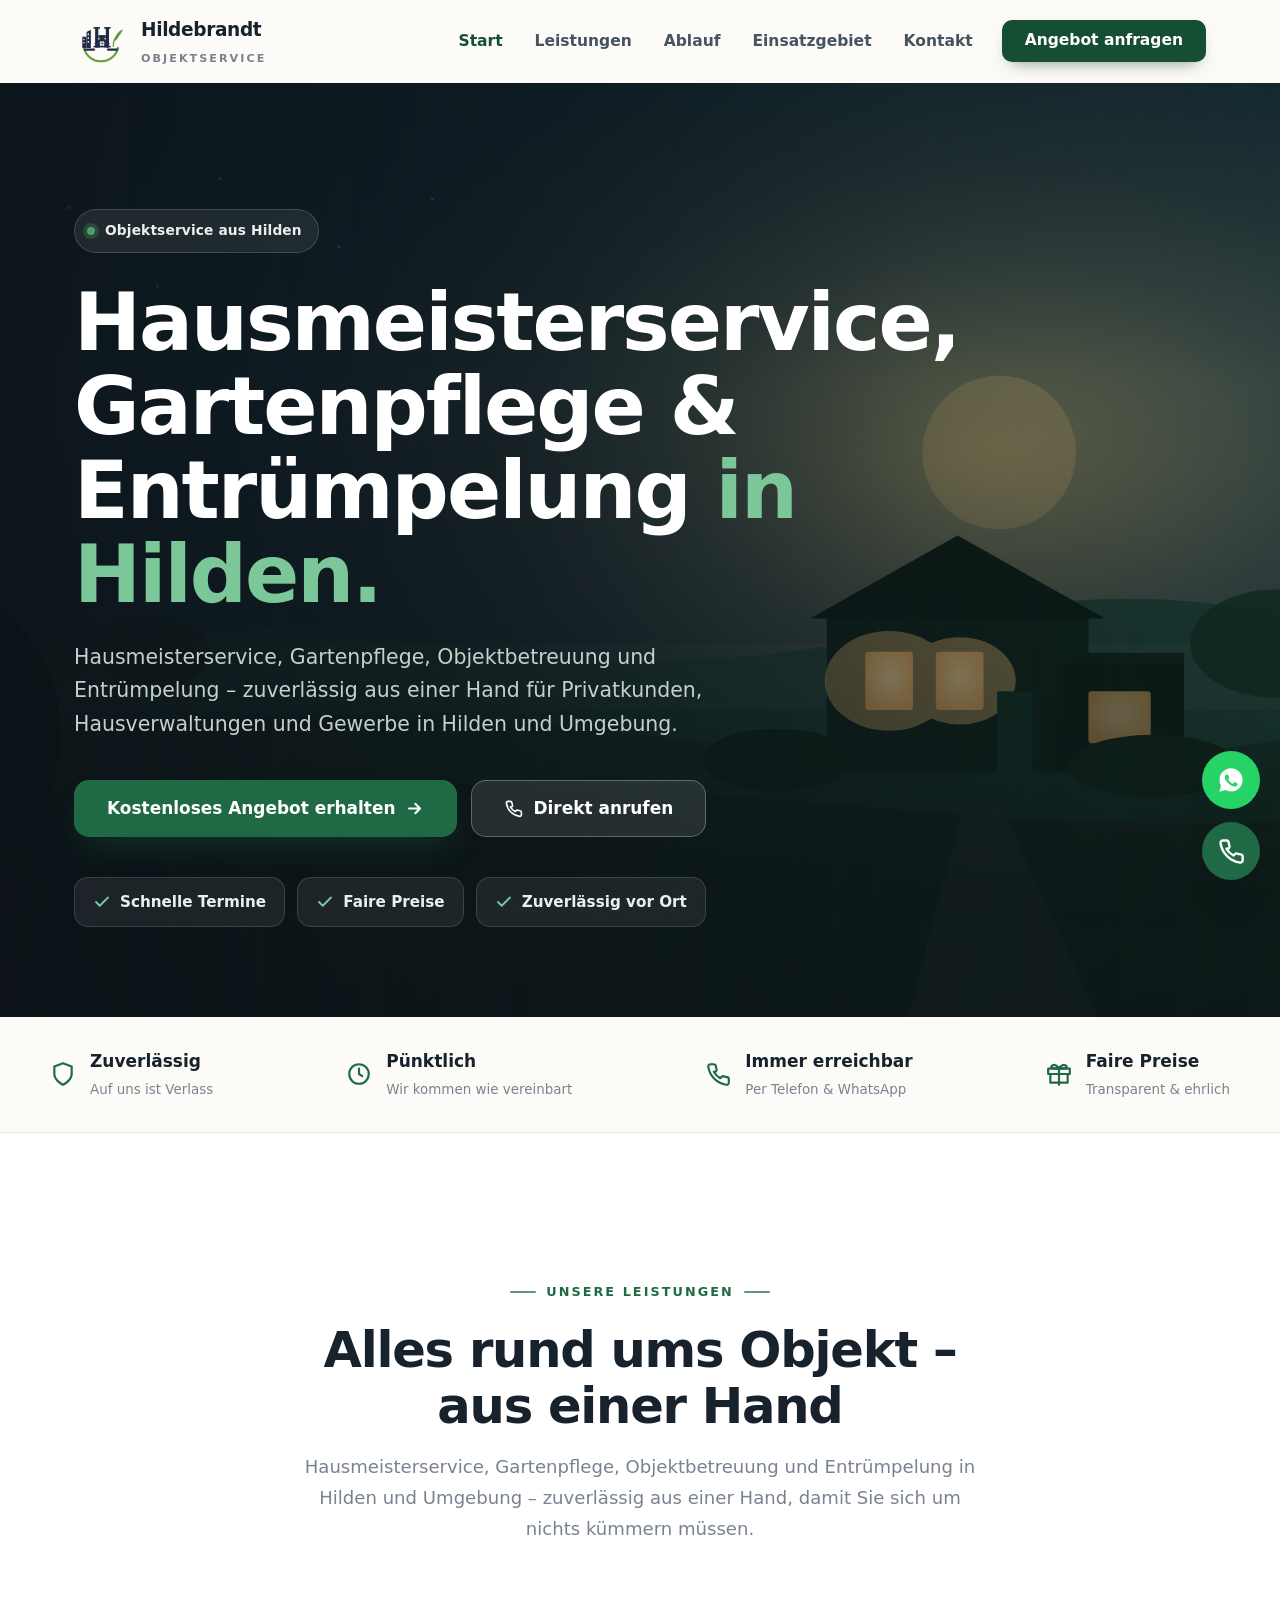
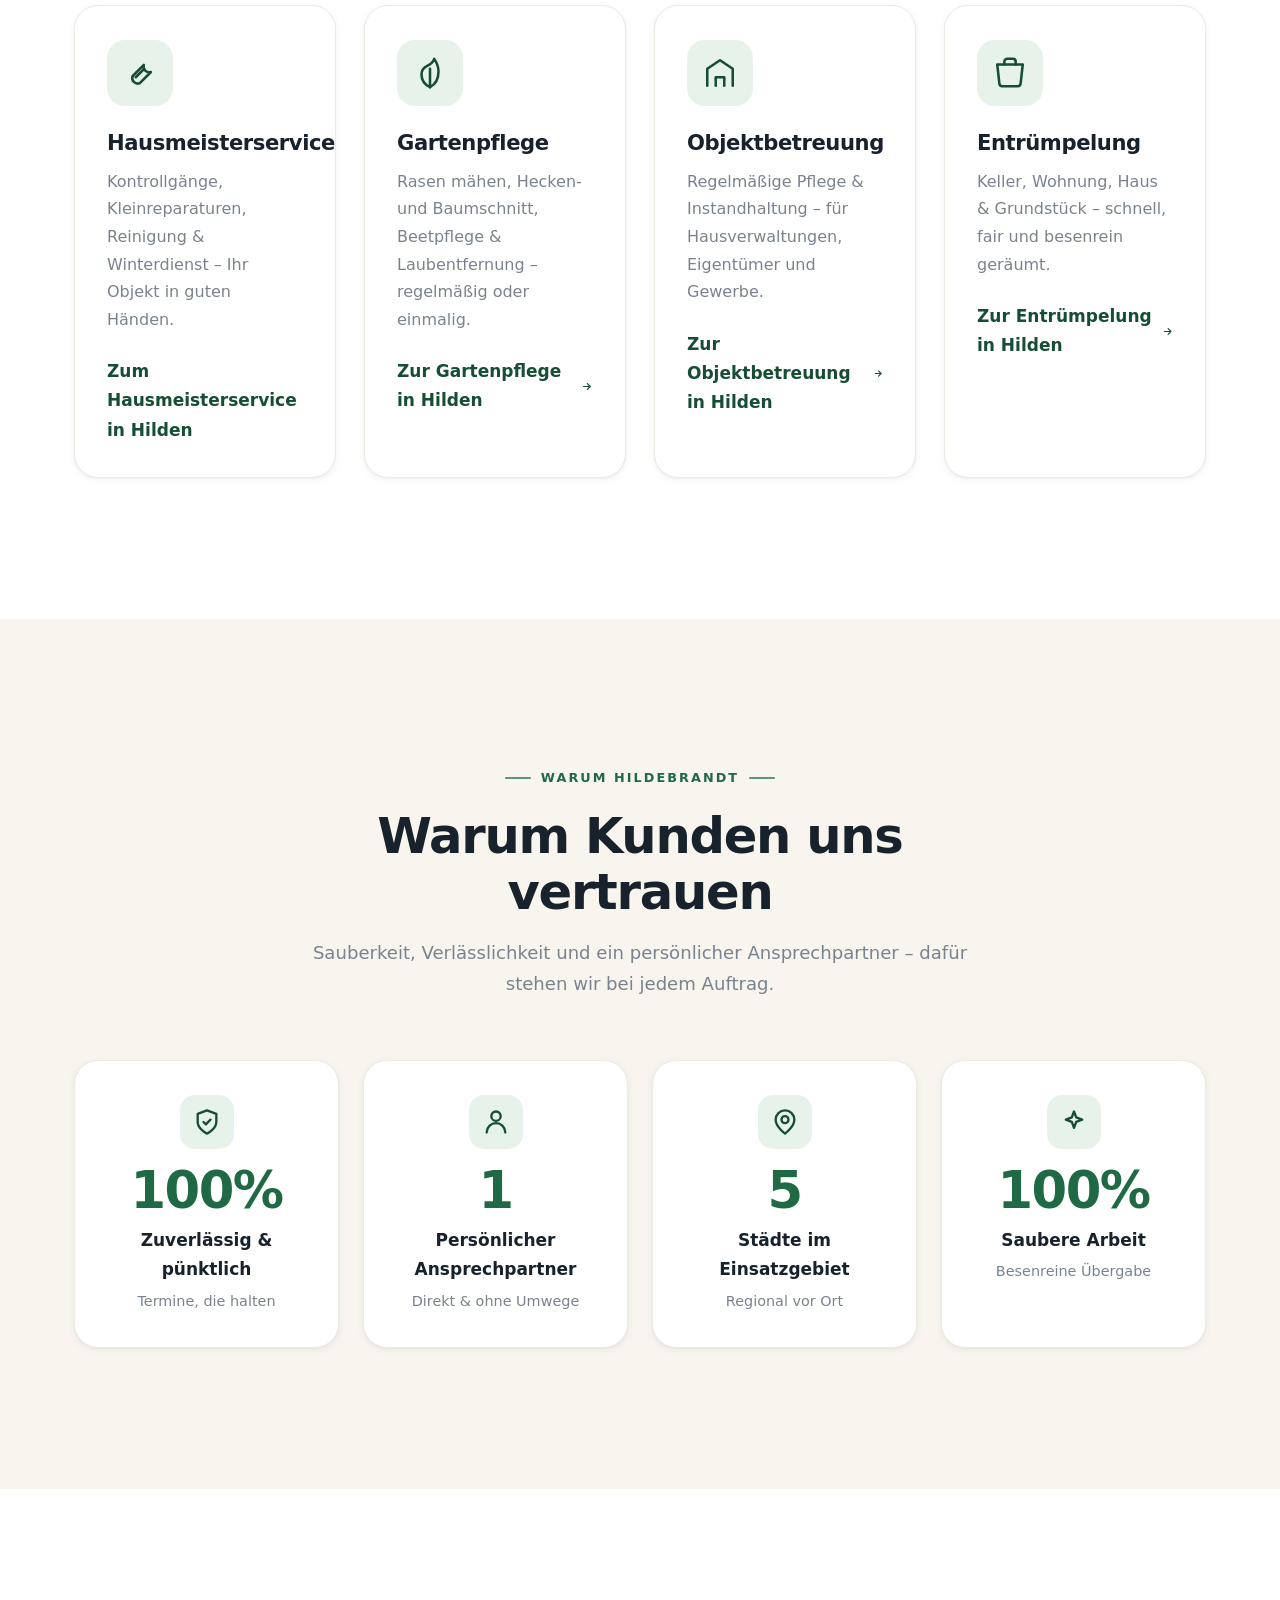
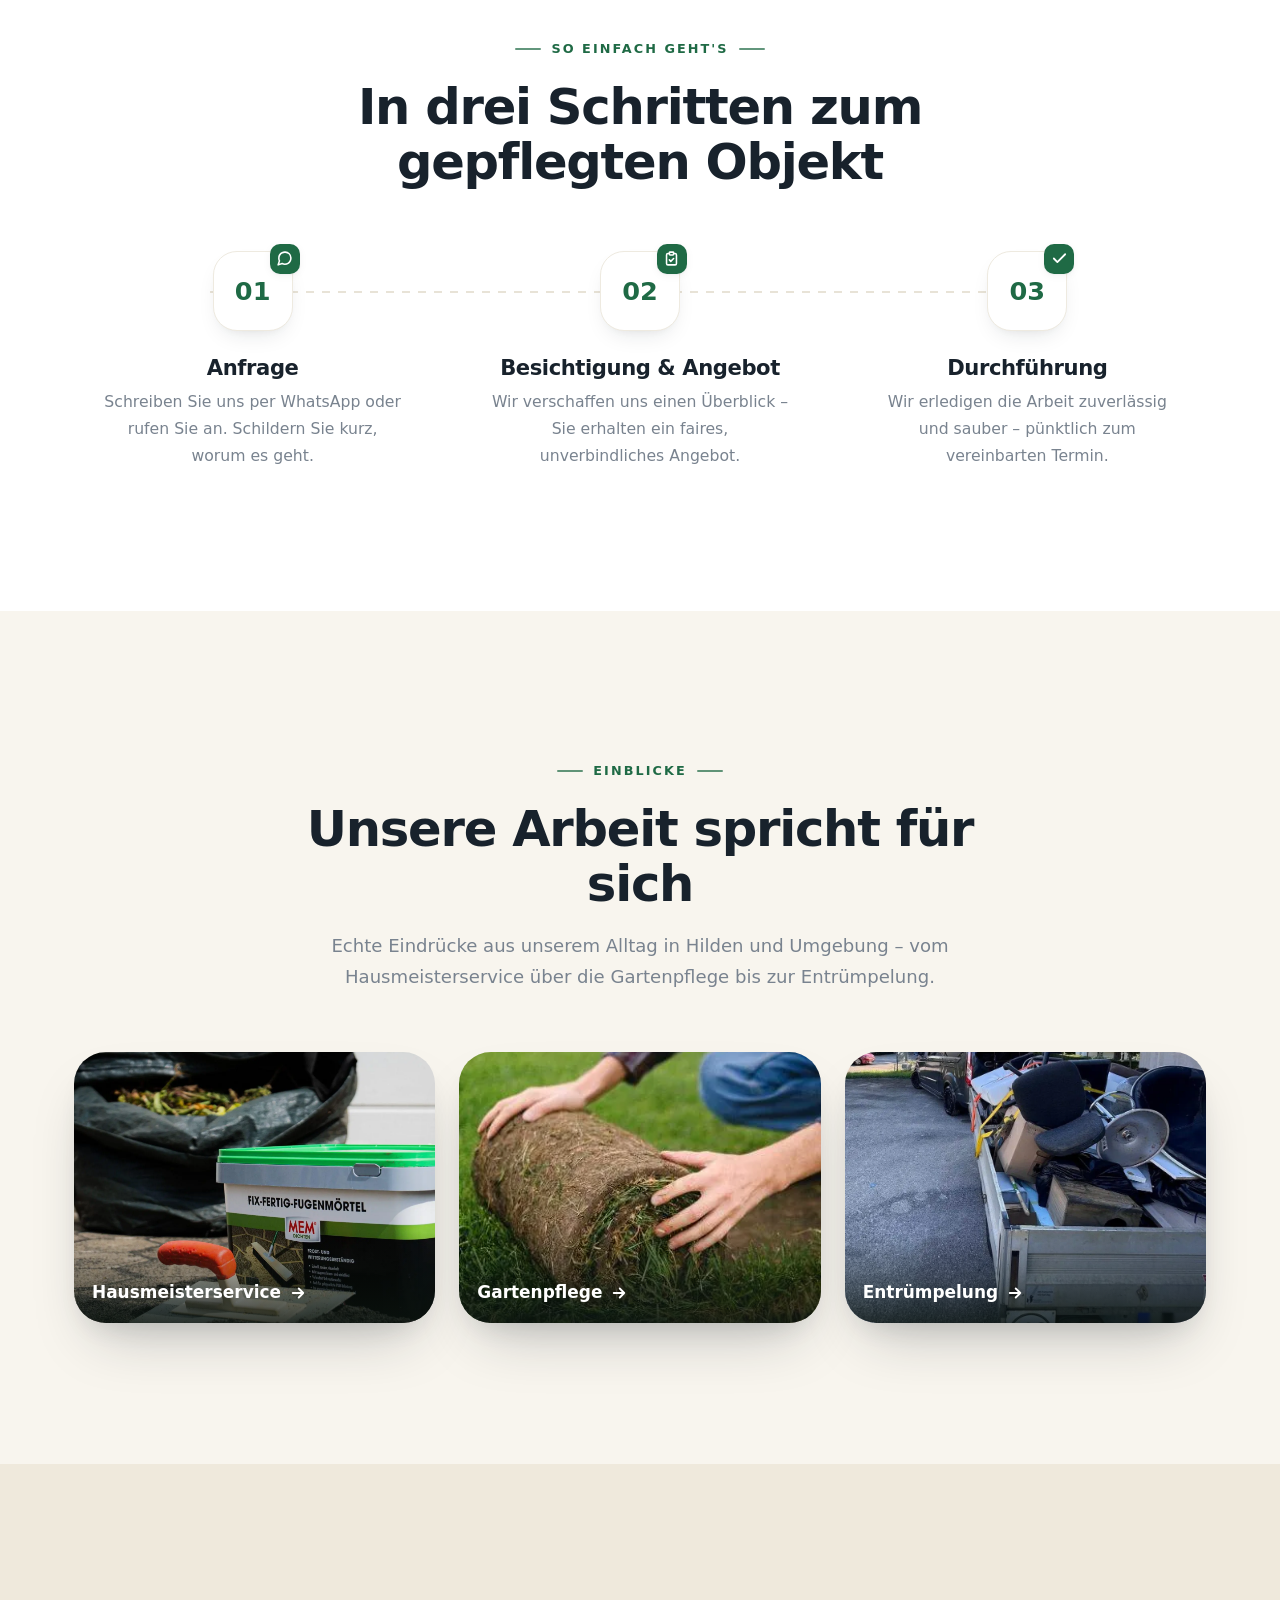
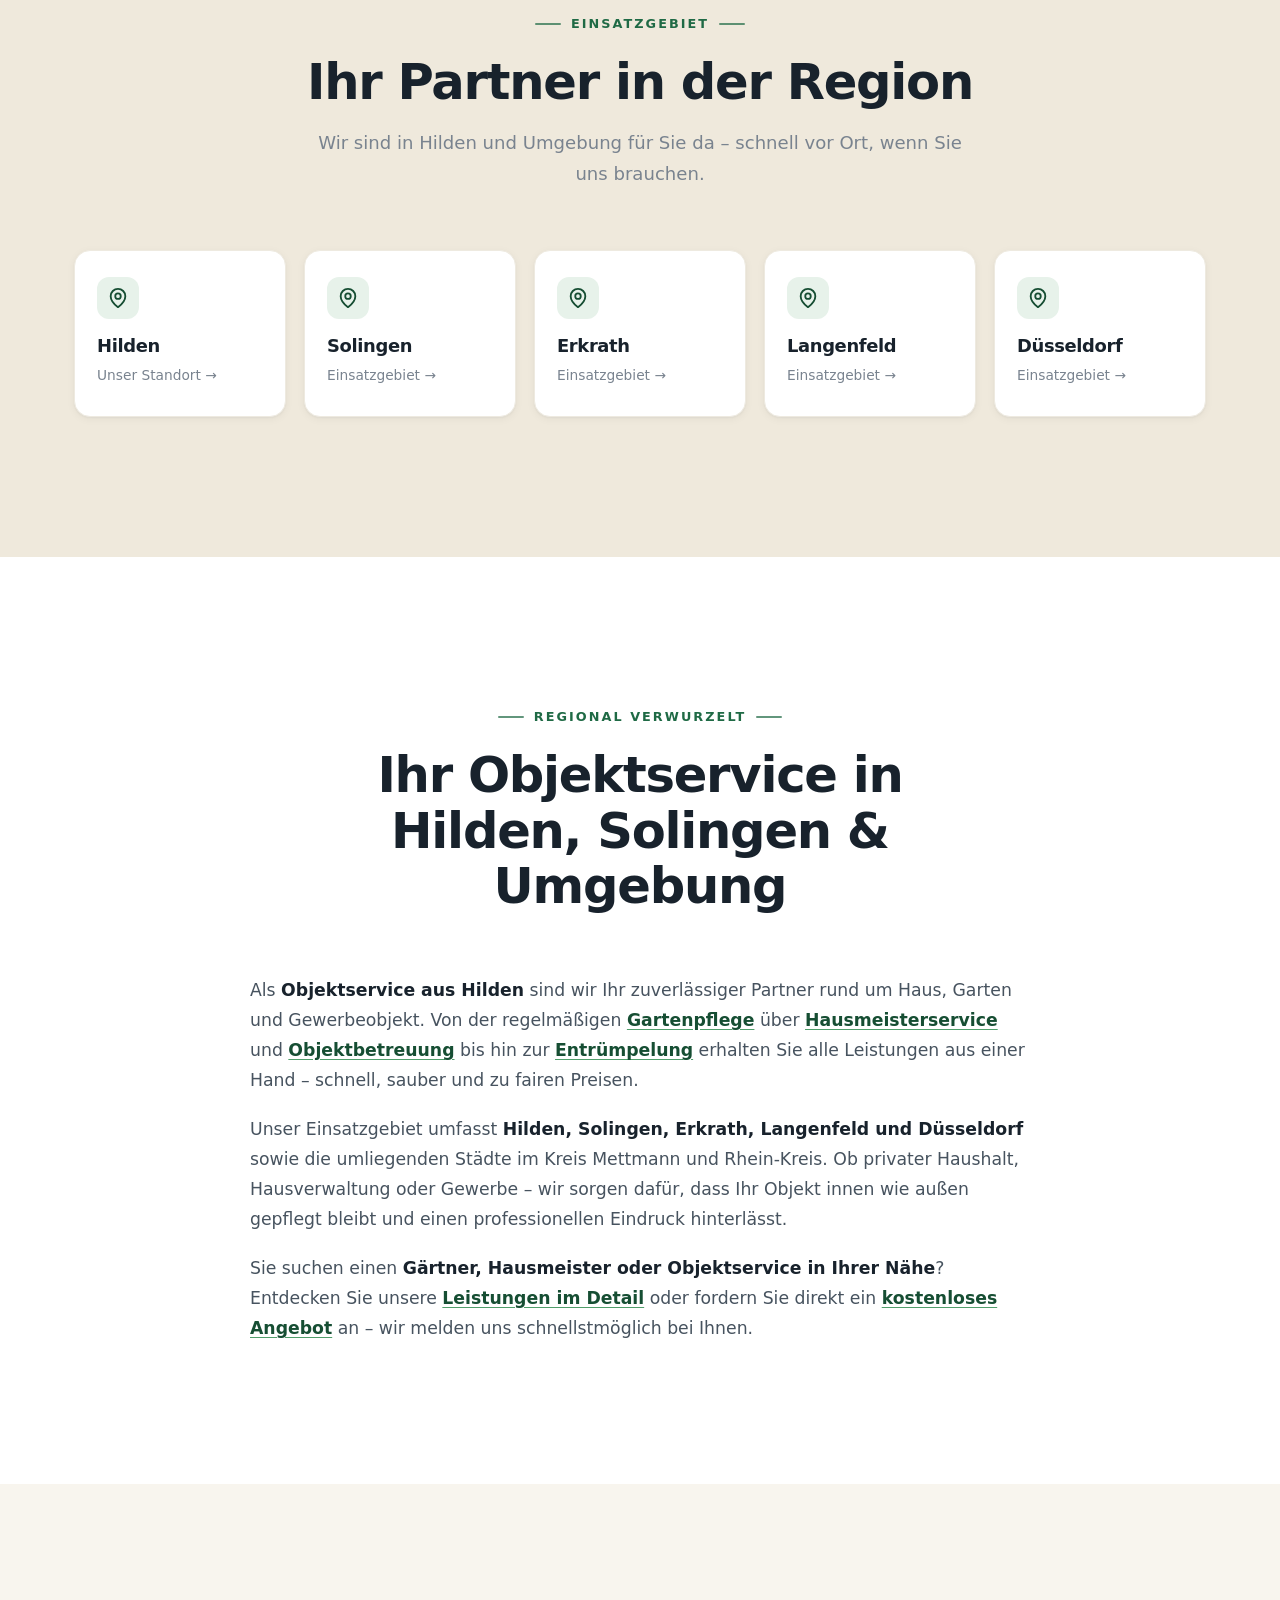
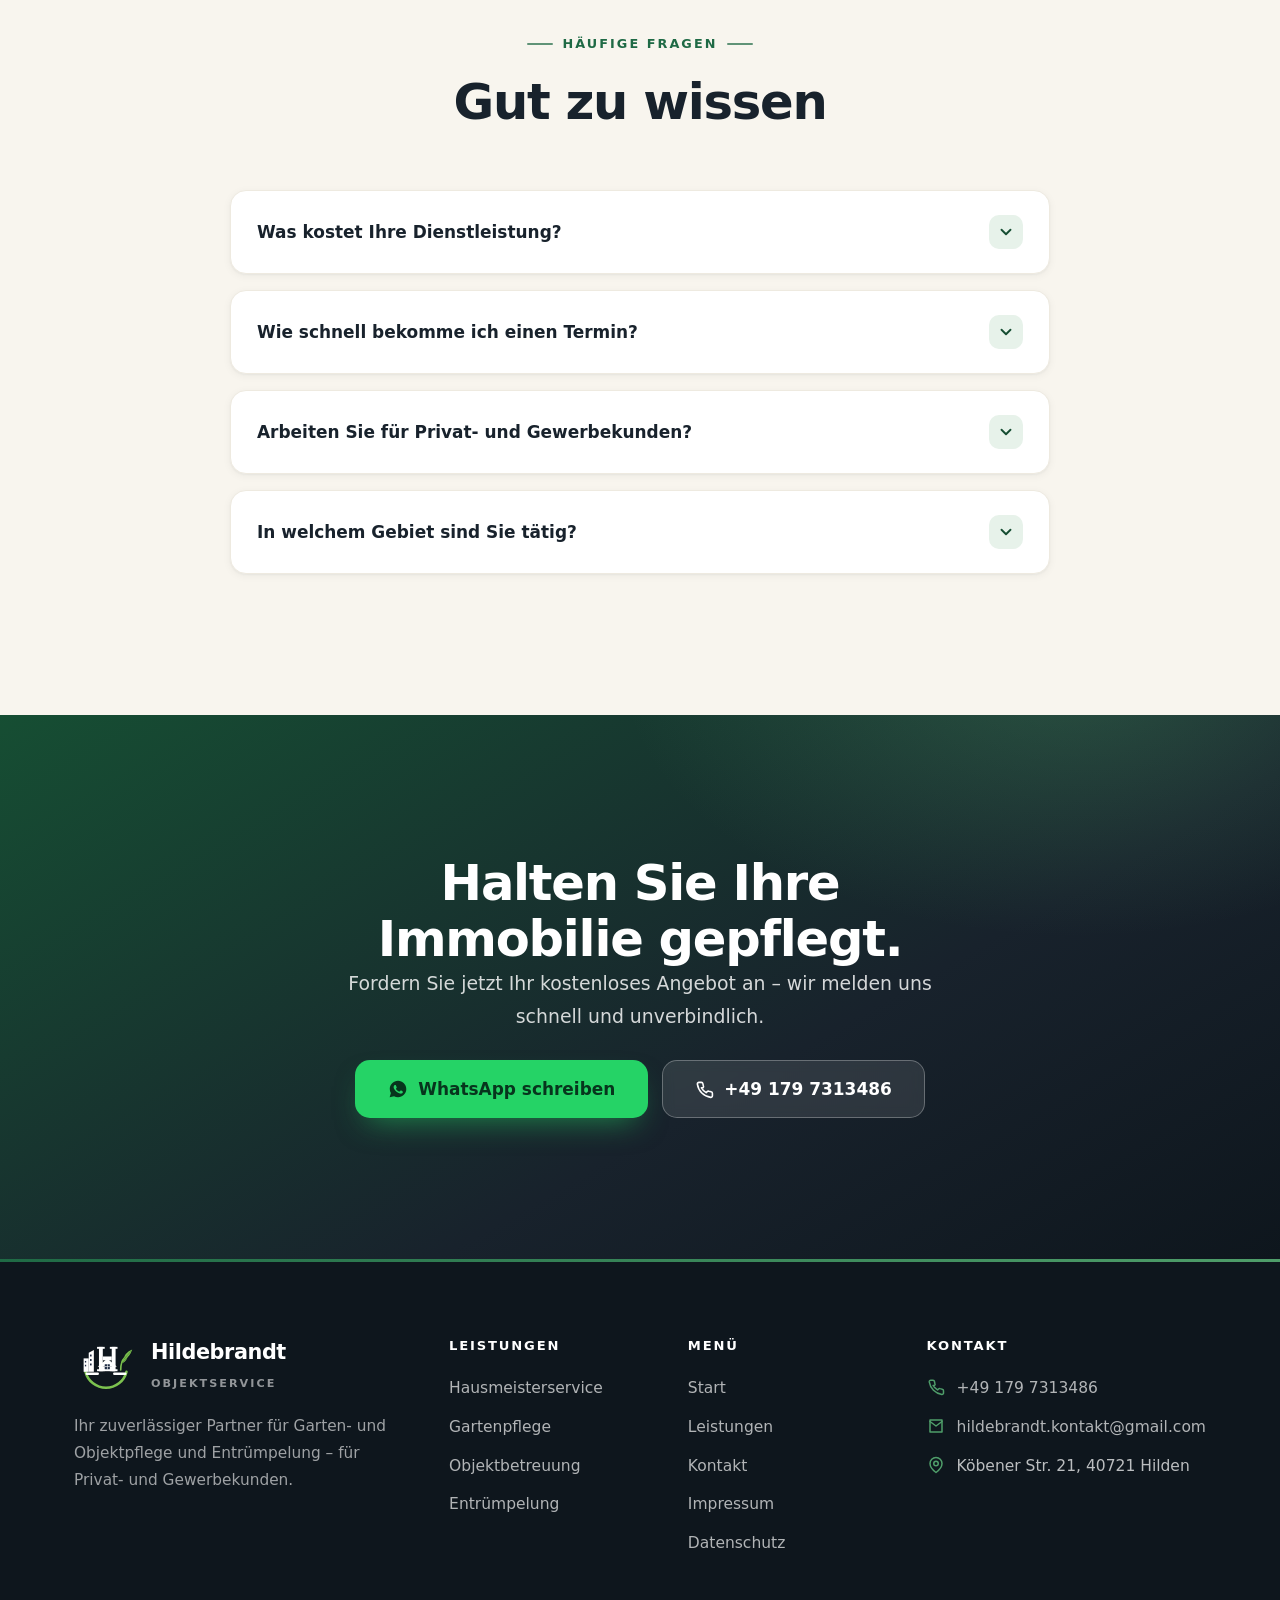
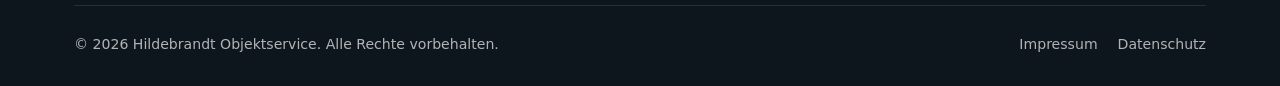
==== commit dde68683: "Startseite: Foto-Galerie "Einblicke in unsere Arbeit" Neuer Abschnitt mit den drei echten Fotos (Hau" ====
--- a/index.html
+++ b/index.html
@@ -353,6 +353,31 @@
     </div>
   </section>
 
+  <!-- ============ EINBLICKE / GALERIE ============ -->
+  <section class="section section--alt" id="einblicke">
+    <div class="container">
+      <div class="section-head center reveal">
+        <span class="eyebrow">Einblicke</span>
+        <h2>Unsere Arbeit spricht für sich</h2>
+        <p class="narrow">Echte Eindrücke aus unserem Alltag in Hilden und Umgebung – vom Hausmeisterservice über die Gartenpflege bis zur Entrümpelung.</p>
+      </div>
+      <div class="gallery reveal">
+        <a class="gallery__item" href="/hausmeisterservice" aria-label="Zum Hausmeisterservice in Hilden">
+          <img src="/assets/foto-hausmeisterservice-hilden.webp" width="1442" height="1442" loading="lazy" decoding="async" alt="Hausmeisterservice in Hilden – Fugenmörtel und Werkzeug für Pflasterarbeiten" />
+          <span class="gallery__cap">Hausmeisterservice <svg viewBox="0 0 24 24" fill="none" stroke="currentColor" stroke-width="2.5" stroke-linecap="round" stroke-linejoin="round"><path d="M5 12h14M13 6l6 6-6 6"/></svg></span>
+        </a>
+        <a class="gallery__item" href="/gartenpflege" aria-label="Zur Gartenpflege in Hilden">
+          <img src="/assets/foto-gartenpflege-hilden.webp" width="350" height="350" loading="lazy" decoding="async" alt="Gartenpflege in Hilden – frischer Rollrasen wird für eine gepflegte Rasenfläche verlegt" />
+          <span class="gallery__cap">Gartenpflege <svg viewBox="0 0 24 24" fill="none" stroke="currentColor" stroke-width="2.5" stroke-linecap="round" stroke-linejoin="round"><path d="M5 12h14M13 6l6 6-6 6"/></svg></span>
+        </a>
+        <a class="gallery__item" href="/entruempelung" aria-label="Zur Entrümpelung in Hilden">
+          <img src="/assets/foto-entruempelung-hilden.webp" width="900" height="900" loading="lazy" decoding="async" alt="Entrümpelung in Hilden – beladener Anhänger mit Sperrmüll und Hausrat" />
+          <span class="gallery__cap">Entrümpelung <svg viewBox="0 0 24 24" fill="none" stroke="currentColor" stroke-width="2.5" stroke-linecap="round" stroke-linejoin="round"><path d="M5 12h14M13 6l6 6-6 6"/></svg></span>
+        </a>
+      </div>
+    </div>
+  </section>
+
   <!-- ============ REGIONEN ============ -->
   <section class="section section--sand" id="regionen">
     <div class="container">
--- a/css/style.css
+++ b/css/style.css
@@ -292,6 +292,15 @@
 /* ---------- Feature Split ---------- */
 .split { display: grid; grid-template-columns: 1fr 1fr; gap: 64px; align-items: center; }
 .split__media { border-radius: var(--r-xl); aspect-ratio: 5 / 4; box-shadow: var(--sh-lg); position: relative; overflow: hidden; }
+.split__media > img { width: 100%; height: 100%; object-fit: cover; display: block; }
+.gallery { display: grid; grid-template-columns: repeat(3, 1fr); gap: 24px; }
+.gallery__item { position: relative; display: block; border-radius: var(--r-xl); overflow: hidden; box-shadow: var(--sh-lg); aspect-ratio: 4 / 3; }
+.gallery__item img { width: 100%; height: 100%; object-fit: cover; display: block; transition: transform .6s ease; }
+.gallery__item:hover img { transform: scale(1.05); }
+.gallery__cap { position: absolute; inset: auto 0 0 0; display: flex; align-items: center; gap: 8px; padding: 46px 18px 16px; color: #fff; font-weight: 700; font-size: 1.06rem; background: linear-gradient(to top, rgba(11,20,15,.82), rgba(11,20,15,.32) 55%, transparent); }
+.gallery__cap svg { width: 18px; height: 18px; transition: transform .25s ease; }
+.gallery__item:hover .gallery__cap svg { transform: translateX(4px); }
+@media (max-width: 760px) { .gallery { grid-template-columns: 1fr; gap: 18px; } }
 .checklist { display: grid; gap: 16px; margin-top: 28px; }
 .checklist li { display: flex; gap: 14px; align-items: flex-start; font-size: 1.04rem; }
 .checklist svg { width: 26px; height: 26px; color: var(--forest); flex: none; margin-top: 1px; }
@@ -332,7 +341,8 @@
 .page-hero { position: relative; overflow: hidden; background: linear-gradient(155deg, #12392b 0%, #16202b 70%); color: #eaf1ec; padding: clamp(70px, 12vh, 130px) 0 clamp(56px, 8vh, 96px); }
 .page-hero::after { content: ""; position: absolute; inset: 0; background: radial-gradient(800px 420px at 82% -10%, rgba(79,158,106,.28), transparent 60%); pointer-events: none; }
 .page-hero .container { position: relative; z-index: 1; }
-.page-hero h1 { color: #fff; margin-bottom: 16px; }
+.page-hero h1 { color: #fff; margin-bottom: 14px; }
+.page-hero__sub { font-size: clamp(1.15rem, 2.4vw, 1.6rem); font-weight: 600; color: #dbe6df; line-height: 1.35; margin: 0 0 16px; max-width: 46ch; }
 .page-hero p { color: #c5d0cb; font-size: 1.16rem; max-width: 60ch; }
 .page-hero .eyebrow { color: var(--leaf); }
 .page-hero .eyebrow::before { background: var(--leaf); }
